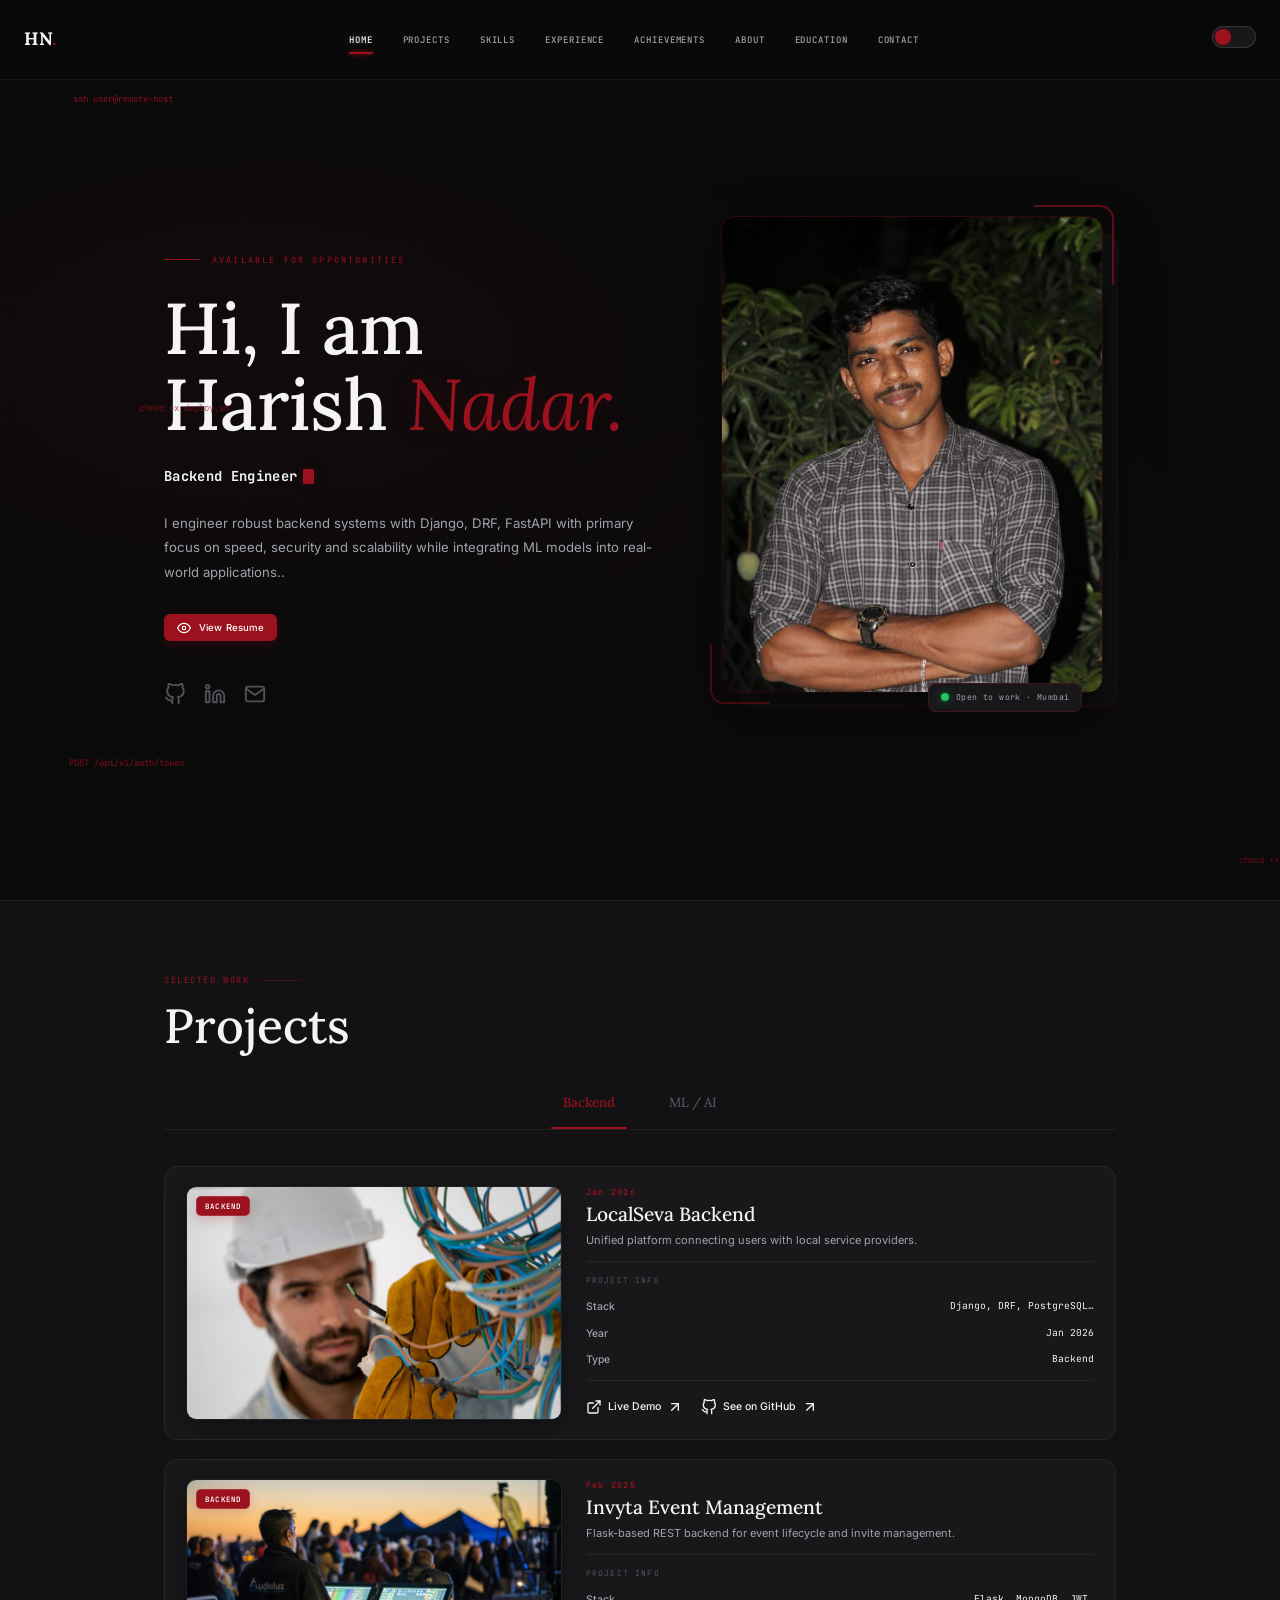
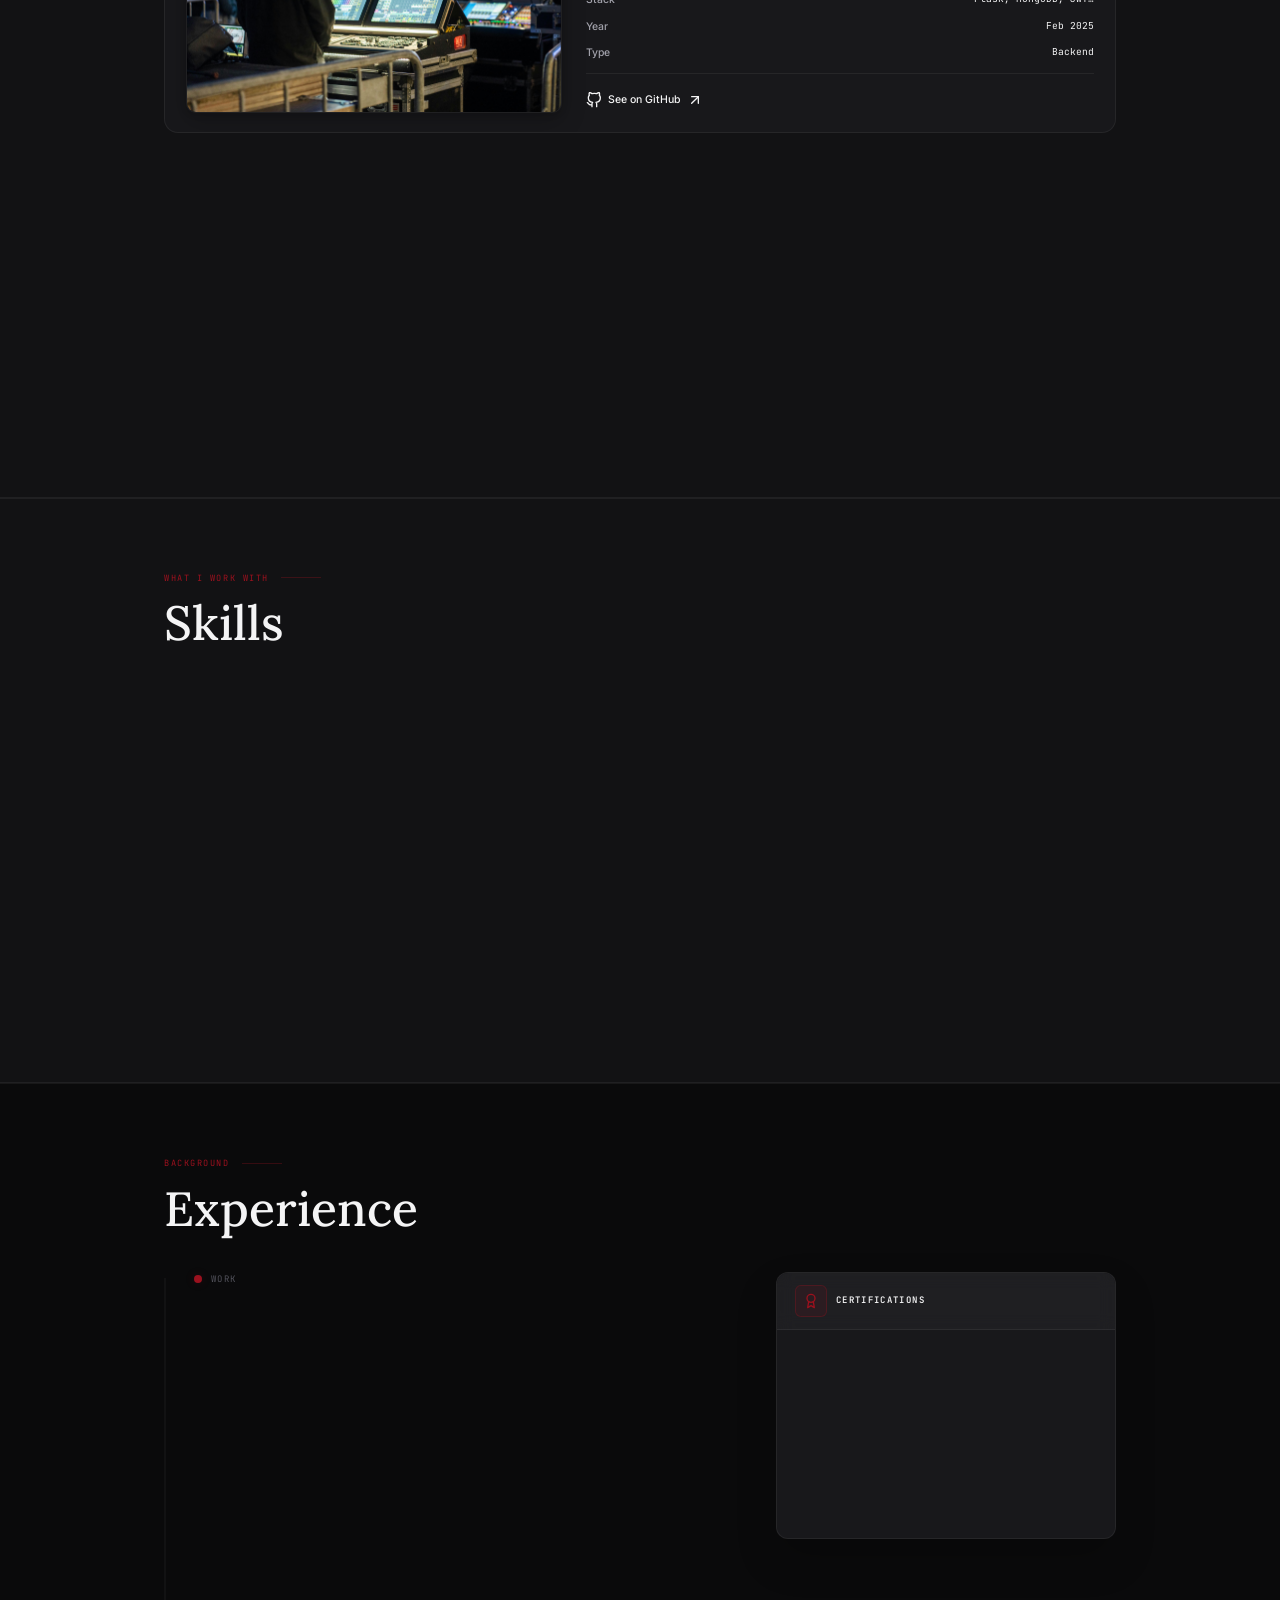
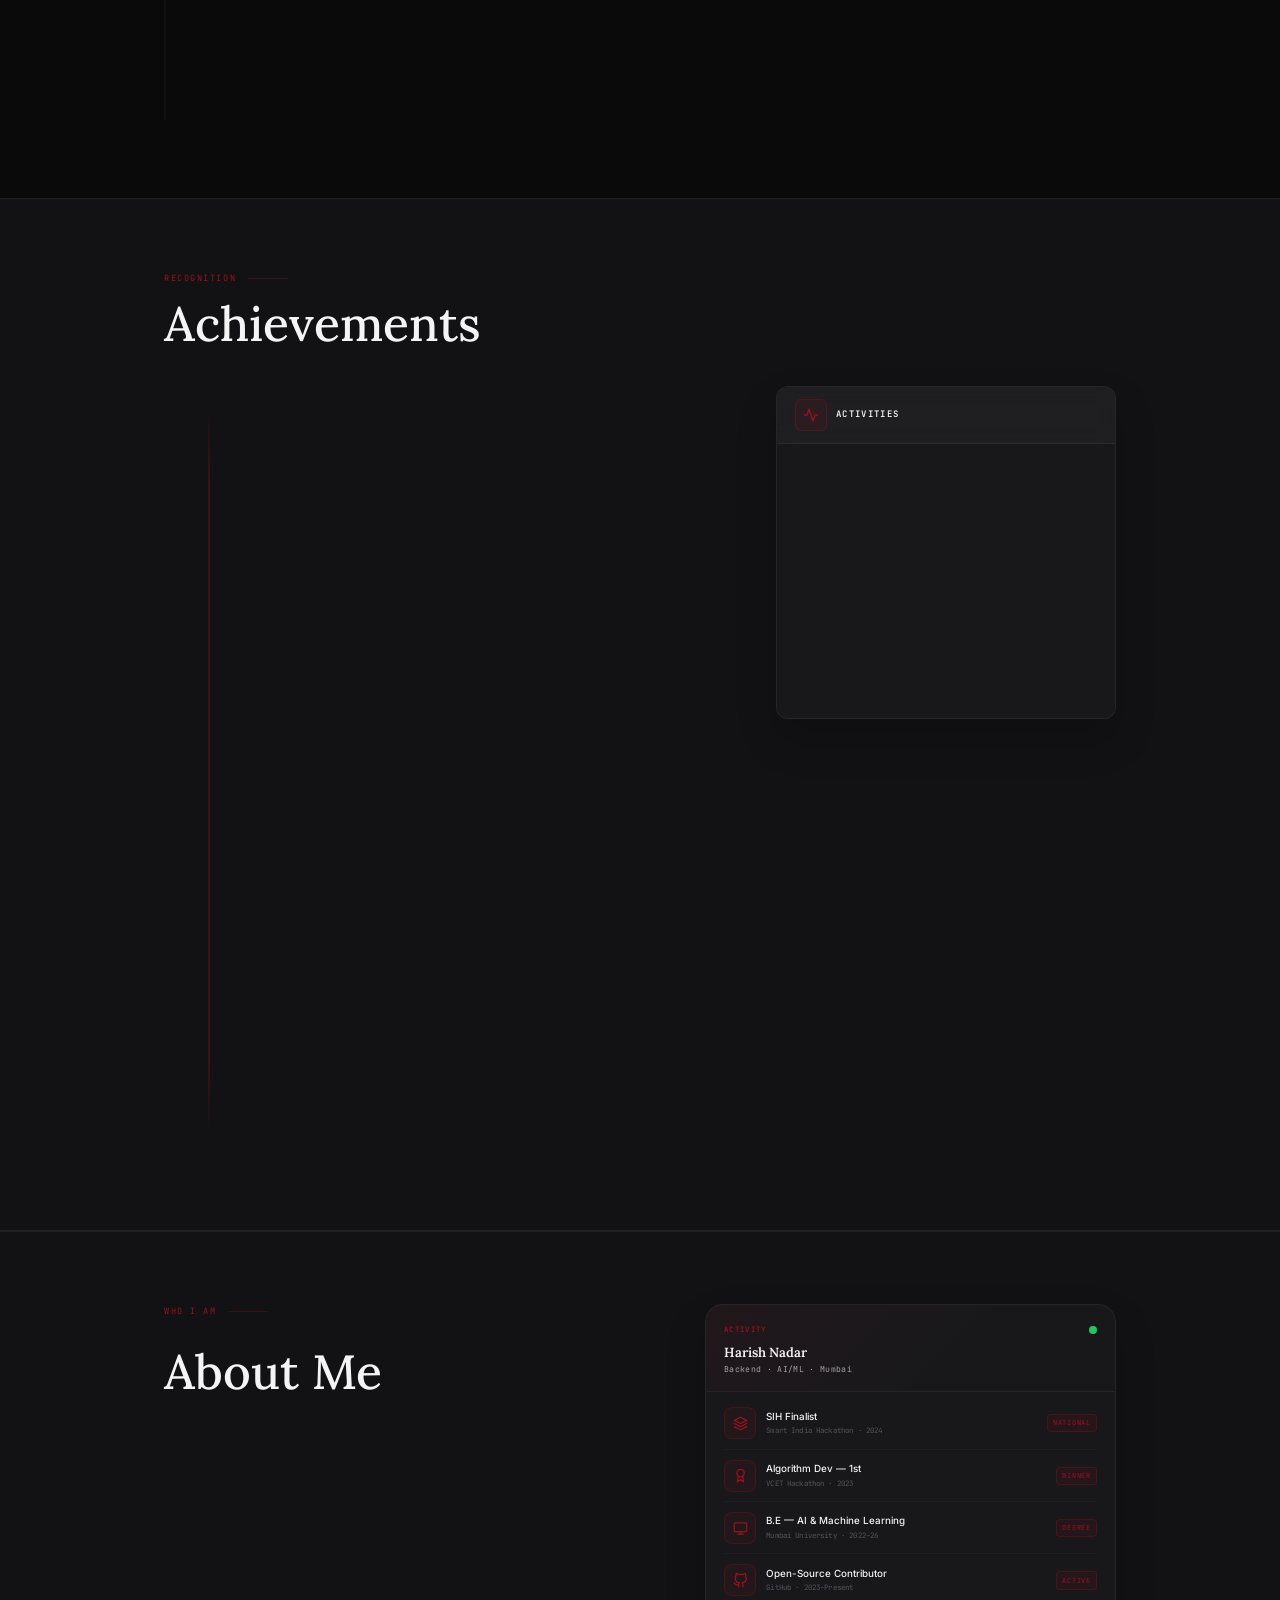
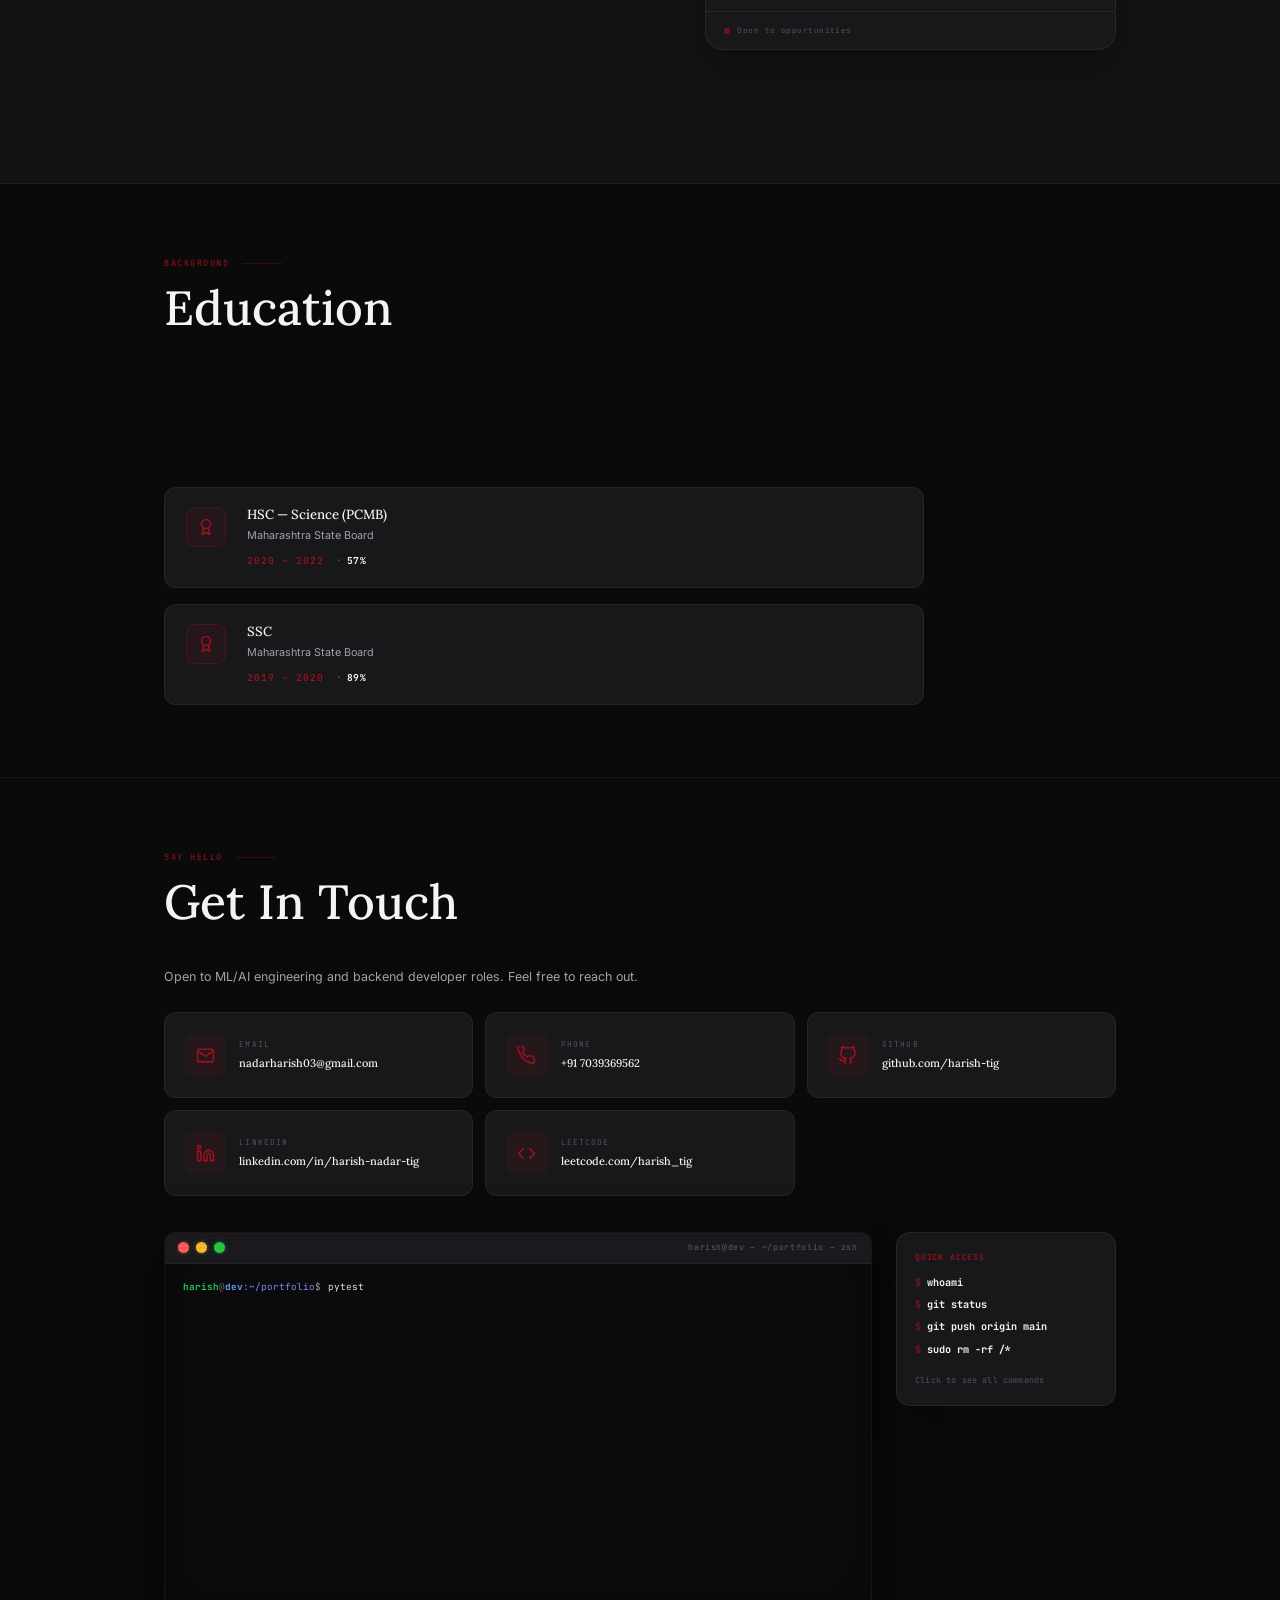
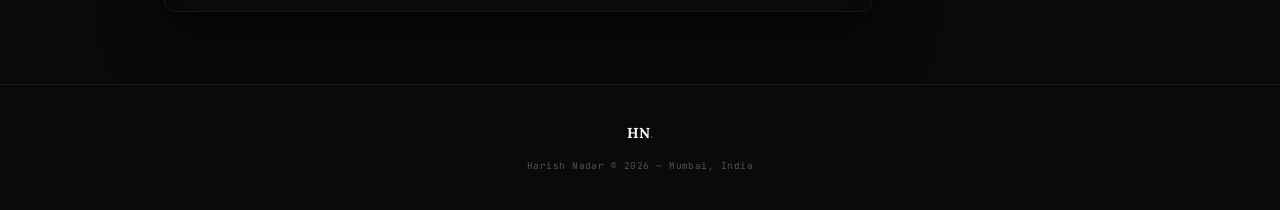
==== harish_portfolio/index.html @ c083c007 "separted code base file and version zip" ====
<!DOCTYPE html>
<html lang="en">
<head>
  <meta charset="UTF-8" />
  <meta name="viewport" content="width=device-width, initial-scale=1.0" />
  <meta name="description" content="Harish Nadar — Backend Developer & AI/ML Engineer based in Mumbai." />
  <title>Harish Nadar — Portfolio</title>

  <link rel="preconnect" href="https://fonts.googleapis.com">
  <link rel="preconnect" href="https://fonts.gstatic.com" crossorigin>
  <link href="https://fonts.googleapis.com/css2?family=Inter:wght@300;400;500;600&family=Lora:ital,wght@0,400;0,500;0,600;0,700;1,400&family=JetBrains+Mono:wght@400;500;600;700&display=swap" rel="stylesheet">

  <link rel="stylesheet" href="css/global.css" />
  <link rel="stylesheet" href="css/navbar.css" />
  <link rel="stylesheet" href="css/hero.css" />
  <link rel="stylesheet" href="css/projects.css" />
  <link rel="stylesheet" href="css/skills.css" />
  <link rel="stylesheet" href="css/experience.css" />
  <link rel="stylesheet" href="css/achievements.css" />
  <link rel="stylesheet" href="css/about.css" />

  <script src="data/hero.js"></script>
  <script src="data/about.js"></script>
  <script src="data/projects_backend.js"></script>
  <script src="data/projects_ml.js"></script>
  <script src="data/skills.js"></script>
  <script src="data/experience.js"></script>
  <script src="data/education.js"></script>   <!-- add this -->
  <script src="data/contact.js"></script>
  <script src="data/resume_backend.js"></script>
  <script src="data/resume_ml.js"></script>
</head>
<body>

  <div id="scroll-progress" aria-hidden="true"></div>

  <nav id="navbar" role="navigation" aria-label="Main navigation">
    <a class="nav-logo" href="#hero">HN<span>.</span></a>
    <ul class="nav-links" id="nav-links" role="list">
      <li><a href="#hero">Home</a></li>
      <li><a href="#projects">Projects</a></li>
      <li><a href="#skills">Skills</a></li>
      <li><a href="#experience">Experience</a></li>
      <li><a href="#achievements">Achievements</a></li>
      <li><a href="#about">About</a></li>
      <li><a href="#education">Education</a></li>
      <li><a href="#contact">Contact</a></li>
    </ul>
    <div class="nav-right">
      <button id="theme-toggle" aria-label="Toggle light/dark mode"></button>
      <button class="nav-hamburger" id="nav-hamburger" aria-label="Toggle menu" aria-expanded="false">
        <span></span><span></span><span></span>
      </button>
    </div>
  </nav>

  <section id="hero"         aria-label="Introduction"></section>
  <section id="projects"     aria-label="Projects"></section>
  <section id="skills"       aria-label="Skills"></section>
  <section id="experience"   aria-label="Experience"></section>
  <section id="achievements" aria-label="Achievements and Activities"></section>
  <section id="about"        aria-label="About"></section>
  <section id="education"    aria-label="Education"></section>
  <section id="contact"      aria-label="Contact"></section>

  <footer>
    <a class="footer-logo" href="#hero">HN<span>.</span></a>
    <p class="footer-text">Harish Nadar &copy; 2026 &mdash; Mumbai, India</p>
  </footer>

  <script src="js/theme.js"></script>
  <script src="js/navbar.js"></script>
  <script src="js/hero.js"></script>
  <script src="js/projects.js"></script>
  <script src="js/skills.js"></script>
  <script src="js/experience.js"></script>
  <script src="js/achievements.js"></script>
  <script src="js/about.js"></script>
  <script src="js/education.js"></script>
  <script src="js/contact.js"></script>

</body>
</html>
---- harish_portfolio/css/global.css ----
/* ── Global / Tokens ── */

*, *::before, *::after {
  box-sizing: border-box;
  margin: 0;
  padding: 0;
}

:root {
  /* ── Colors (Dark Mode Default) ── */
  --bg-primary:      #0a0a0b;
  --bg-secondary:    #121214;
  --bg-card:         #18181b;
  --nav-bg:          rgba(10, 10, 11, 0.85);
  --text-primary:    #f4f4f5;
  --text-muted:      #a1a1aa;
  --text-dim:        #52525b;

  /* Ruby/Crimson Accent */
  --accent:          #9b111e;
  --accent-rgb:      155, 17, 30;
  --accent-light:    rgba(155, 17, 30, 0.1);
  --accent-glow:     rgba(155, 17, 30, 0.2);
  --border:          rgba(255, 255, 255, 0.06);
  --border-hover:    rgba(255, 255, 255, 0.12);
  --border-accent:   rgba(155, 17, 30, 0.3);
  --tag-bg:          rgba(255, 255, 255, 0.05);

  /* ── Typography ── */
  --font-display:    'Lora', serif;
  --font-body:       'Inter', sans-serif;
  --font-mono:       'JetBrains Mono', monospace;

  /* ── Layout ── */
  --max-w: 1000px; /* Increased further to 1280px to fix zoom appearance */
  --pad-x: clamp(1rem, 5vw, 2rem);
  --section-spacing: clamp(3rem, 8vw, 6rem);

  /* ── Effects ── */
  --ease-premium:      cubic-bezier(0.25, 0.46, 0.45, 0.94);
  --ease-out-expo:     cubic-bezier(0.19, 1, 0.22, 1);
  --ease-in-out-quart: cubic-bezier(0.77, 0, 0.175, 1);

  --transition:        0.4s var(--ease-premium);
  --transition-smooth: 0.6s var(--ease-out-expo);
  --transition-bounce: 0.55s cubic-bezier(0.34, 1.56, 0.64, 1);
  --transition-snappy: 0.2s cubic-bezier(0.4, 0, 0.2, 1);

  --shadow-sm:      0 1px 2px 0 rgb(0 0 0 / 0.05);
  --glass-bg:       rgba(18, 18, 20, 0.7);
  --glass-border:   rgba(255, 255, 255, 0.08);
  --panel-shadow:   0 20px 50px rgba(0, 0, 0, 0.3);
  --shadow-md:      0 4px 6px -1px rgb(0 0 0 / 0.1), 0 2px 4px -2px rgb(0 0 0 / 0.1);
  --shadow-lg:      0 20px 40px rgba(0, 0, 0, 0.18);
  --shadow-lift:    0 8px 24px rgba(0, 0, 0, 0.2), 0 2px 8px rgba(0, 0, 0, 0.12);
  --shadow-premium: 0 25px 50px rgba(0, 0, 0, 0.22), 0 0 40px var(--accent-glow);
}

/* ══════════════════════════════════════════
   Light Theme — Fully redesigned palette
══════════════════════════════════════════ */
body.light {
  /* Warm off-white base — not harsh white */
  --bg-primary:    #f7f5f2;
  --bg-secondary:  #efece8;
  --bg-card:       #faf9f7;
  --nav-bg:        rgba(247, 245, 242, 0.88);

  /* High-contrast readable text */
  --text-primary:  #1a1714;
  --text-muted:    #4a4540;
  --text-dim:      #9e9790;

  /* Refined accent — deep ruby with better visibility on light bg */
  --accent:          #a01020;
  --accent-rgb:      160, 16, 32;
  --accent-light:    rgba(160, 16, 32, 0.07);
  --accent-glow:     rgba(160, 16, 32, 0.14);

  /* Subtle borders — soft, not stark */
  --border:          rgba(0, 0, 0, 0.07);
  --border-hover:    rgba(0, 0, 0, 0.13);
  --border-accent:   rgba(160, 16, 32, 0.22);
  --tag-bg:          rgba(0, 0, 0, 0.04);

  /* Elevated shadows for light mode depth */
  --shadow-sm:      0 1px 3px rgba(0,0,0,0.06), 0 1px 2px rgba(0,0,0,0.04);
  --shadow-md:      0 4px 12px rgba(0,0,0,0.08), 0 2px 4px rgba(0,0,0,0.05);
  --shadow-lg:      0 12px 28px rgba(0,0,0,0.1), 0 4px 8px rgba(0,0,0,0.06);
  --shadow-lift:    0 8px 20px rgba(0,0,0,0.1), 0 2px 6px rgba(0,0,0,0.06);
  --shadow-premium: 0 16px 40px rgba(0,0,0,0.12), 0 0 20px rgba(160,16,32,0.1);
  --glass-bg:       rgba(247, 245, 242, 0.75);
  --glass-border:   rgba(0, 0, 0, 0.08);
  --panel-shadow:   0 12px 32px rgba(0, 0, 0, 0.1);
}

/* ── Smooth scroll with high-quality feel ── */
html {
  scroll-behavior: auto !important; /* Managed by JS for speed */
  font-size: 12px !important; /* Aggressively reduced from 14px to fix the "zoomed" look */
  scroll-padding-top: 80px;
}

@media (min-width: 1400px) {
  html {
    font-size: 14px !important; 
  }
}

@media (min-width: 2000px) {
  html {
    font-size: 15px !important;
  }
}

@media (max-width: 768px) {
  html {
    font-size: 11px !important;
  }
}

/* Fix potential overflows causing mobile issues */
body {
  overflow-x: hidden !important;
  width: 100vw;
  position: relative;
}

body {
  font-family: var(--font-body);
  background: var(--bg-primary);
  color: var(--text-primary);
  line-height: 1.7;
  transition: background 0.5s var(--ease-premium), color 0.5s var(--ease-premium);
  overflow-x: hidden;
  -webkit-font-smoothing: antialiased;
  -moz-osx-font-smoothing: grayscale;
  text-rendering: optimizeLegibility;
}

/* ── Subtle Texture ── */
body::before {
  content: "";
  position: fixed;
  inset: 0;
  z-index: 0;
  pointer-events: none;
  background-image: url("data:image/svg+xml,%3Csvg viewBox='0 0 200 200' xmlns='http://www.w3.org/2000/svg'%3E%3Cfilter id='noiseFilter'%3E%3CfeTurbulence type='fractalNoise' baseFrequency='0.65' numOctaves='3' stitchTiles='stitch'/%3E%3C/filter%3E%3Crect width='100%25' height='100%25' filter='url(%23noiseFilter)'/%3E%3C/svg%3E");
  opacity: 0.015;
  mix-blend-mode: overlay;
}

body.light::before {
  opacity: 0.025;
  mix-blend-mode: multiply;
}

/* Background Tech Animations Container */
.tech-bg-animations {
  position: absolute; /* ← was: fixed (caused it to span entire page); absolute keeps it inside #hero which has position:relative */
  inset: 0;
  z-index: 2; /* ← ADJUST: must be > 1 (body > * baseline) but below navbar z-index */
  pointer-events: none;
  overflow: hidden;
  user-select: none;
}

.tech-bg-element {
  position: absolute;
  font-family: var(--font-mono);
  font-size: 0.75rem;
  color: var(--accent);
  opacity: 0;
  white-space: nowrap;
  transition: opacity 1s ease, transform 1s ease;
}

body > * { position: relative; z-index: 1; }

/* ── Keyframes ── */
@keyframes reveal {
  from { opacity: 0; transform: translateY(28px); }
  to   { opacity: 1; transform: translateY(0); }
}

@keyframes revealScale {
  from { opacity: 0; transform: translateY(20px) scale(0.97); }
  to   { opacity: 1; transform: translateY(0) scale(1); }
}

@keyframes fadeIn {
  from { opacity: 0; }
  to   { opacity: 1; }
}

@keyframes fadeUp {
  from { opacity: 0; transform: translateY(16px); }
  to   { opacity: 1; transform: translateY(0); }
}

@keyframes shimmer {
  0%   { background-position: -200% center; }
  100% { background-position: 200% center; }
}

/* ── Section base ── */
section {
  padding: var(--section-spacing) 0;
  scroll-margin-top: 80px;
}

.section-wrap {
  max-width: var(--max-w);
  margin: 0 auto;
  padding: 0 var(--pad-x);
}

.section-label {
  font-family: var(--font-mono);
  font-size: 0.72rem;
  letter-spacing: 0.18em;
  text-transform: uppercase;
  color: var(--accent);
  display: flex;
  align-items: center;
  gap: 1rem;
  margin-bottom: 1rem;
}

.section-label::after {
  content: "";
  height: 1px;
  width: 40px;
  background: var(--border-accent);
}

.section-heading {
  font-family: var(--font-display);
  font-size: clamp(2.5rem, 5vw, 4rem);
  font-weight: 500;
  line-height: 1.1;
  color: var(--text-primary);
  margin-bottom: 3rem;
}

/* ── Buttons ── */
.btn-primary {
  display: inline-flex;
  align-items: center;
  gap: 0.75rem;
  padding: 0.875rem 2rem;
  background: var(--accent);
  color: #fff;
  font-family: var(--font-body);
  font-size: 0.9rem;
  font-weight: 500;
  text-decoration: none;
  border-radius: 6px;
  border: none;
  cursor: pointer;
  transition: all var(--transition-smooth);
  box-shadow: 0 4px 12px var(--accent-glow), 0 1px 3px rgba(0,0,0,0.2);
  position: relative;
  overflow: hidden;
  will-change: transform, box-shadow;
  letter-spacing: 0.01em;
}

.btn-primary::after {
  content: "";
  position: absolute;
  inset: 0;
  background: linear-gradient(120deg, transparent 30%, rgba(255,255,255,0.12) 50%, transparent 70%);
  background-size: 200% 100%;
  opacity: 0;
  transition: opacity 0.3s;
}

.btn-primary:hover {
  transform: translateY(-4px) scale(1.015);
  box-shadow: 0 16px 36px var(--accent-glow), 0 4px 12px rgba(0,0,0,0.15);
  filter: brightness(1.08);
}

.btn-primary:hover::after {
  opacity: 1;
  animation: shimmer 0.7s linear;
}

.btn-primary:active {
  transform: translateY(-1px) scale(0.97);
  transition: all var(--transition-snappy);
}

.btn-outline {
  display: inline-flex;
  align-items: center;
  gap: 0.75rem;
  padding: 0.875rem 2rem;
  background: transparent;
  color: var(--text-primary);
  font-family: var(--font-body);
  font-size: 0.9rem;
  font-weight: 500;
  text-decoration: none;
  border-radius: 6px;
  border: 1px solid var(--border-hover);
  cursor: pointer;
  transition: all var(--transition-smooth);
  will-change: transform, box-shadow, border-color;
  letter-spacing: 0.01em;
}

body.light .btn-outline {
  box-shadow: var(--shadow-sm);
}

.btn-outline:hover {
  border-color: var(--accent);
  color: var(--accent);
  background: var(--accent-light);
  transform: translateY(-4px) scale(1.015);
  box-shadow: 0 12px 28px var(--accent-glow);
}

.btn-outline:active {
  transform: translateY(-1px) scale(0.97);
  transition: all var(--transition-snappy);
}

/* ── Tag ── */
.tag {
    font-family: var(--font-mono);
    font-size: 0.85rem;          /* increased from 0.7 */
    padding: 0.5rem 1.1rem;      /* more breathing space */
    border-radius: 100px;
    background: var(--tag-bg);
    color: var(--text-muted);
    border: 1px solid var(--border);
    transition: all var(--transition-smooth);
    will-change: transform, box-shadow, border-color;
}

body.light .tag {
  box-shadow: 0 1px 3px rgba(0,0,0,0.05);
}

.tag:hover {
  border-color: var(--accent);
  color: var(--accent);
  background: var(--accent-light);
  transform: scale(1.08) translateY(-2px);
  box-shadow: 0 6px 14px var(--accent-glow);
}

/* ── Scrollbar ── */
::-webkit-scrollbar { width: 4px; }
::-webkit-scrollbar-track { background: transparent; }
::-webkit-scrollbar-thumb { background: var(--border-hover); border-radius: 10px; }
::-webkit-scrollbar-thumb:hover { background: var(--accent); }

/* ── Scroll Progress Bar ── */
#scroll-progress {
  position: fixed;
  top: 0;
  left: 0;
  height: 2px;
  background: linear-gradient(90deg, var(--accent), rgba(var(--accent-rgb), 0.4));
  width: 0%;
  z-index: 9999;
  transition: width 0.1s linear;
  box-shadow: 0 0 8px var(--accent-glow);
}

/* ── Reveal Animations ── */
.reveal {
  opacity: 0;
  transform: translateY(30px);
  transition: opacity 0.85s var(--ease-out-expo),
              transform 0.85s var(--ease-out-expo);
  will-change: opacity, transform;
}

.reveal.active {
  opacity: 1;
  transform: translateY(0);
}

.reveal-scale {
  opacity: 0;
  transform: translateY(20px) scale(0.97);
  transition: opacity 0.85s var(--ease-out-expo),
              transform 0.85s var(--ease-out-expo);
  will-change: opacity, transform;
}

.reveal-scale.active {
  opacity: 1;
  transform: translateY(0) scale(1);
}

/* Stagger delays */
.reveal:nth-child(1), .reveal-scale:nth-child(1) { transition-delay: 0.05s; }
.reveal:nth-child(2), .reveal-scale:nth-child(2) { transition-delay: 0.15s; }
.reveal:nth-child(3), .reveal-scale:nth-child(3) { transition-delay: 0.25s; }
.reveal:nth-child(4), .reveal-scale:nth-child(4) { transition-delay: 0.35s; }
.reveal:nth-child(5), .reveal-scale:nth-child(5) { transition-delay: 0.45s; }
.reveal:nth-child(6), .reveal-scale:nth-child(6) { transition-delay: 0.55s; }
---- harish_portfolio/css/navbar.css ----
/* ── Navbar ── */
#navbar {
  position: fixed;
  top: 0;
  left: 0;
  width: 100%;
  height: 80px;
  z-index: 1000;
  display: flex;
  align-items: center;
  justify-content: space-between;
  padding: 0 var(--pad-x);
  background: var(--nav-bg);
  backdrop-filter: blur(14px);
  -webkit-backdrop-filter: blur(14px);
  border-bottom: 1px solid var(--border);
  transition: height var(--transition-smooth), box-shadow var(--transition-smooth);
}

#navbar.scrolled {
  height: 64px;
  box-shadow: 0 4px 30px rgba(0, 0, 0, 0.2);
  border-bottom: 1px solid var(--border-accent);
}

/* Scroll progress indicator */
#scroll-progress {
  position: fixed;
  top: 0;
  left: 0;
  height: 2px;
  width: 0%;
  background: var(--accent);
  z-index: 1001;
  transition: width 0.1s linear;
  box-shadow: 0 0 15px var(--accent-glow), 0 0 5px var(--accent);
  will-change: width, height;
}

/* Vertical mode — HARD override to prevent width bleed bug */
body.vnav-active #scroll-progress {
  top: 0;
  left: 62px;
  width: 2px !important;   /* critical fix */
  height: 0%;
  transition: height 0.1s linear;
}

.nav-logo {
  font-family: var(--font-display);
  font-size: 1.5rem;
  font-weight: 700;
  color: var(--text-primary);
  text-decoration: none;
  letter-spacing: -0.02em;
  transition: all var(--transition-smooth);
}

.nav-logo:hover {
  color: var(--accent);
  text-shadow: 0 0 10px var(--accent-glow);
}

.nav-logo span {
  color: var(--accent);
}

.nav-links {
  display: flex;
  gap: 2.5rem;
  list-style: none;
}

.nav-links a {
  font-family: var(--font-mono); /* Using mono for a more tech feel */
  font-size: 0.75rem;
  font-weight: 500;
  color: var(--text-muted);
  text-decoration: none;
  text-transform: uppercase;
  letter-spacing: 0.1em;
  transition: all var(--transition-smooth);
  position: relative;
  padding: 0.5rem 0;
  will-change: color, text-shadow;
}

.nav-links a:hover,
.nav-links a.active {
  color: var(--text-primary);
  text-shadow: 0 0 8px rgba(255, 255, 255, 0.3);
}

/* Scroll-based active indicator (checkpoint glow) */
.nav-links a::after {
  content: "";
  position: absolute;
  bottom: -2px;
  left: 50%;
  width: 0;
  height: 2px;
  background: var(--accent);
  border-radius: 1px;
  transition: width 0.4s var(--ease-out-expo), left 0.4s var(--ease-out-expo);
  box-shadow: 0 0 10px var(--accent-glow), 0 0 4px var(--accent);
  will-change: width, left;
}

.nav-links a.active::after {
  width: 100%;
  left: 0;
}

/* Theme toggle */
#theme-toggle {
  width: 44px;
  height: 22px;
  border-radius: 100px;
  background: var(--bg-card);
  border: 1px solid var(--border-hover);
  position: relative;
  cursor: pointer;
  transition: all var(--transition-smooth);
  flex-shrink: 0;
  will-change: box-shadow, border-color;
}

#theme-toggle:hover {
  border-color: var(--accent);
  box-shadow: 0 0 15px var(--accent-glow);
}

#theme-toggle::after {
  content: "";
  position: absolute;
  top: 2px;
  left: 2px;
  width: 16px;
  height: 16px;
  border-radius: 50%;
  background: var(--accent);
  transition: transform 0.4s var(--ease-out-expo);
  will-change: transform;
  box-shadow: 0 0 8px var(--accent-glow);
}

body.light #theme-toggle::after {
  transform: translateX(22px);
}

/* Mobile Hamburger */
.nav-hamburger {
  display: none;
  flex-direction: column;
  gap: 6px;
  background: none;
  border: none;
  cursor: pointer;
  padding: 5px;
  z-index: 1002;
}

.nav-hamburger span {
  display: block;
  width: 22px;
  height: 1.5px;
  background: var(--text-primary);
  transition: all var(--transition-smooth);
  border-radius: 2px;
}

.nav-hamburger.open span:nth-child(1) {
  transform: translateY(7.5px) rotate(45deg);
}

.nav-hamburger.open span:nth-child(2) {
  opacity: 0;
}

.nav-hamburger.open span:nth-child(3) {
  transform: translateY(-7.5px) rotate(-45deg);
}

@media (max-width: 900px) {
  .nav-hamburger { display: flex; }
  
  .nav-links {
    position: fixed;
    top: 0;
    right: -100%;
    width: 100%;
    height: 100vh;
    background: var(--bg-primary);
    flex-direction: column;
    align-items: center;
    justify-content: center;
    gap: 1.5rem; /* Reduced gap for mobile */
    transition: right 0.3s var(--ease-out-expo);
    box-shadow: -10px 0 30px rgba(0,0,0,0.3);
    border-left: 1px solid var(--border-accent);
    overflow-y: auto;
    padding: 2rem;
  }
  
  .nav-links.open {
    right: 0;
  }
  
  .nav-links a {
    font-size: 1.5rem; /* Increased size for mobile menu */
    letter-spacing: 0.15em;
  }
}

/* ══════════════════════════════════════════════════════════════════════════
   Vertical Sidebar Navbar  (#vnav)
   Rendered only when USE_VERTICAL_NAV = true in js/navbar.js.
   The horizontal #navbar is hidden via JS (display:none) in that mode.
   These rules have zero effect when USE_VERTICAL_NAV = false because
   #vnav is never inserted into the DOM.
══════════════════════════════════════════════════════════════════════════ */

/* Shift page content right when sidebar is active */
body.vnav-active {
  padding-left: 64px;
}

#vnav {
  position: fixed;
  top: 0;
  left: 0;
  width: 64px;
  height: 100vh;
  z-index: 1000;
  display: flex;
  flex-direction: column;
  align-items: center;
  background: var(--nav-bg);
  backdrop-filter: blur(14px);
  -webkit-backdrop-filter: blur(14px);
  border-right: 1px solid var(--border);
  padding: 1.5rem 0;
  gap: 0;
  /* Prevent it from creating a scrollbar on body */
  overflow: visible;
}

/* Logo */
.vnav-logo {
  font-family: var(--font-display);
  font-size: 1rem;
  font-weight: 700;
  color: var(--text-primary);
  text-decoration: none;
  letter-spacing: -0.02em;
  transition: color var(--transition-smooth);
  flex-shrink: 0;
  line-height: 1;
  margin-bottom: 2rem;
}

.vnav-logo span { color: var(--accent); }

.vnav-logo:hover { color: var(--accent); }

/* Centre column of nav items */
.vnav-items {
  display: flex;
  border-top: 0.1rem solid var(--accent);
  border-bottom: 0.1rem solid var(--accent);
  flex-direction: column;
  align-items: center;
  gap: 0.25rem;
  flex: 1;
  justify-content: center;
}

/* Shared: each clickable row */
.vnav-item {
  position: relative;
  display: flex;
  align-items: center;
  justify-content: center;
  width: 42px;
  height: 42px;
  border-radius: 10px;
  text-decoration: none;
  color: var(--text-muted);
  background: transparent;
  border: 1px solid transparent;
  cursor: pointer;
  transition:
    color       var(--transition-snappy),
    background  var(--transition-snappy),
    border-color var(--transition-snappy),
    transform   var(--transition-snappy);
  will-change: transform, color;
  /* button reset */
  font: inherit;
  padding: 0;
}

.vnav-item:hover {
  color: var(--text-primary);
  background: var(--accent-light);
  border-color: var(--border-accent);
  transform: scale(1.08);
}

.vnav-item.active {
  color: var(--accent);
  background: var(--accent-light);
  border-color: var(--border-accent);
}

/* Active left-edge indicator bar */
.vnav-item.active::before {
  content: "";
  position: absolute;
  left: -12px;   /* sits against the sidebar edge */
  top: 50%;
  transform: translateY(-50%);
  width: 3px;
  height: 60%;
  border-radius: 0 2px 2px 0;
  background: var(--accent);
  box-shadow: 0 0 8px var(--accent-glow);
}

/* Icon */
.vnav-icon {
  display: flex;
  align-items: center;
  justify-content: center;
  pointer-events: none;
}

.vnav-icon svg {
  width: 17px;
  height: 17px;
  flex-shrink: 0;
}

/* Tooltip (appears to the right on hover) */
.vnav-tooltip {
  position: absolute;
  left: calc(100% + 12px);
  top: 50%;
  transform: translateY(-50%) translateX(-4px);
  background: var(--bg-card);
  color: var(--text-primary);
  font-family: var(--font-mono);
  font-size: 0.68rem;
  letter-spacing: 0.06em;
  text-transform: uppercase;
  white-space: nowrap;
  padding: 0.35rem 0.75rem;
  border-radius: 6px;
  border: 1px solid var(--border-hover);
  box-shadow: var(--shadow-md);
  opacity: 0;
  pointer-events: none;
  transition:
    opacity    0.18s var(--ease-out-expo),
    transform  0.18s var(--ease-out-expo);
  z-index: 1100;
}

.vnav-item:hover .vnav-tooltip {
  opacity: 1;
  transform: translateY(-50%) translateX(0);
}

/* Bottom slot: theme toggle */
.vnav-bottom {
  display: flex;
  flex-direction: column;
  align-items: center;
  gap: 0.25rem;
  margin-top: 1.5rem;
}

/* Light mode tint */
body.light #vnav {
  border-right-color: var(--border);
  box-shadow: 2px 0 12px rgba(0,0,0,0.06);
}

/* ── Responsive: hide vertical sidebar on small screens ─────────────────── */
@media (max-width: 768px) {
  body.vnav-active { padding-left: 0; }
  #vnav { display: none; }
}
---- harish_portfolio/css/hero.css ----
/* ── Hero ── */
#hero {
  min-height: 100vh;
  display: flex;
  align-items: center;
  padding-top: 80px;
  position: relative;
  overflow: hidden;
  /* Balanced gradient — no heavy dark bias */
  background:
    radial-gradient(ellipse 80% 60% at 20% 40%, rgba(var(--accent-rgb), 0.055) 0%, transparent 65%),
    radial-gradient(ellipse 70% 50% at 75% 70%, rgba(var(--accent-rgb), 0.03) 0%, transparent 60%),
    var(--bg-primary);
}

body.light #hero {
  background:
    radial-gradient(ellipse 80% 60% at 20% 40%, rgba(var(--accent-rgb), 0.06) 0%, transparent 65%),
    radial-gradient(ellipse 60% 45% at 80% 65%, rgba(var(--accent-rgb), 0.03) 0%, transparent 55%),
    var(--bg-primary);
}

#hero::before {
  content: "";
  position: absolute;
  inset: 0;
  background-image:
    linear-gradient(90deg, var(--border) 1px, transparent 1px),
    linear-gradient(var(--border) 1px, transparent 1px);
  background-size: 60px 60px;
  opacity: 0.12;
  pointer-events: none;
  z-index: 0;
  animation: gridShift 40s linear infinite;
}

body.light #hero::before {
  opacity: 0.09;
}

@keyframes gridShift {
  0%   { transform: translateY(0); }
  100% { transform: translateY(60px); }
}

/* ── Ambient Backend Log Background ── */
.hero-logs {
  position: absolute;
  right: 0;
  top: 0;
  bottom: 0;
  width: 45%;
  display: flex;
  flex-direction: column;
  justify-content: flex-start;
  padding-top: 100px;
  gap: 0;
  pointer-events: none;
  z-index: 0;
  overflow: hidden;
  mask-image: linear-gradient(
    to bottom,
    transparent 0%,
    rgba(0,0,0,1) 20%,
    rgba(0,0,0,1) 80%,
    transparent 100%
  );
}

.hero-logs .log-stream {
  display: flex;
  flex-direction: column;
  gap: 0;
  animation: logScroll 40s linear infinite;
  will-change: transform;
}

@keyframes logScroll {
  0%   { transform: translateY(0); }
  100% { transform: translateY(-50%); }
}

.hero-logs .log-line {
  font-family: var(--font-mono);
  font-size: 0.7rem;
  line-height: 2;
  padding: 0 3rem;
  white-space: nowrap;
  opacity: 0.03;
  color: var(--accent);
  letter-spacing: 0.02em;
}

.hero-logs .log-line.log-ok    { color: var(--accent); opacity: 0.05; }
.hero-logs .log-line.log-warn  { color: #f59e0b; opacity: 0.035; }
.hero-logs .log-line.log-error { color: #ef4444; opacity: 0.03; }

body.light .hero-logs .log-line       { opacity: 0.05; }
body.light .hero-logs .log-line.log-ok { opacity: 0.07; }

/* ── Hero Wrap ── */
.hero-wrap {
  max-width: var(--max-w);
  margin: 0 auto;
  padding: 0 var(--pad-x);
  width: 100%;
  display: grid;
  grid-template-columns: 1.1fr 0.9fr;
  gap: 4rem;
  align-items: center;
  position: relative;
  z-index: 1;
}

@media (max-width: 900px) {
  .hero-wrap {
    grid-template-columns: 1fr;
    gap: 3rem;
    padding-top: 40px;
    text-align: center;
  }
  .hero-left {
    align-items: center;
    margin-top: 0;
  }
  .hero-label, .hero-role-wrap {
    justify-content: center;
  }
  .hero-tagline {
    margin: 0 auto;
  }
  .hero-actions {
    justify-content: center;
  }
  .hero-social {
    justify-content: center;
  }
  .hero-logs {
    display: none;
  }
}

.hero-left {
  display: flex;
  margin-top: 50px;
  flex-direction: column;
  gap: 1.75rem;
  z-index: 2;
}

.hero-label {
  font-family: var(--font-mono);
  font-size: 0.72rem;
  letter-spacing: 0.25em;
  text-transform: uppercase;
  color: var(--accent);
  display: flex;
  align-items: center;
  gap: 1rem;
  opacity: 0;
  animation: heroReveal 1s var(--ease-out-expo) forwards;
}

@keyframes heroReveal {
  from { opacity: 0; transform: translateY(30px); }
  to   { opacity: 1; transform: translateY(0); }
}

.hero-label::before {
  content: "";
  width: 36px;
  height: 1px;
  background: var(--accent);
}

.hero-heading {
  font-family: var(--font-display);
  font-size: clamp(3.5rem, 8vw, 6rem);
  font-weight: 500;
  line-height: 1.05;
  color: var(--text-primary);
  margin: 0.25rem 0;
  opacity: 0;
  animation: heroReveal 1s var(--ease-out-expo) 0.1s forwards;
}

.hero-heading em {
  font-style: italic;
  font-weight: 400;
  color: var(--accent);
  text-shadow: 0 0 24px var(--accent-glow);
}

/* ── Typing Role Line — bold, high contrast, clearly visible ── */
.hero-role-wrap {
  height: 2.2rem;
  display: flex;
  align-items: center;
  gap: 0;
  opacity: 0;
  animation: heroReveal 1s var(--ease-out-expo) 0.2s forwards;
  margin-top: -0.25rem;
}

.hero-role-text {
  font-family: var(--font-mono);
  font-size: 1.15rem;
  font-weight: 700;
  color: var(--text-primary);
  letter-spacing: 0.025em;
  text-shadow: 0 1px 3px rgba(0,0,0,0.15);
}

body.light .hero-role-text {
  color: var(--text-primary);
  text-shadow: none;
}

.hero-cursor {
  display: inline-block;
  width: 11px;
  height: 1.25em;
  background: var(--accent);
  margin-left: 5px;
  vertical-align: middle;
  animation: t-blink 0.85s step-end infinite;
  box-shadow: 0 0 12px var(--accent-glow);
  border-radius: 1px;
}

@keyframes t-blink {
  from, to { opacity: 1; }
  50%       { opacity: 0; }
}

.hero-tagline {
  font-size: 1.1rem;
  line-height: 1.85;
  color: var(--text-muted);
  max-width: 520px;
  opacity: 0;
  animation: heroReveal 1s var(--ease-out-expo) 0.3s forwards;
}

.hero-actions {
  display: flex;
  gap: 1.25rem;
  margin-top: 0.75rem;
  flex-wrap: wrap;
  opacity: 0;
  animation: heroReveal 1s var(--ease-out-expo) 0.4s forwards;
}

/* ── View Resume button: smaller, single-line ── */
#view-resume-btn {
  padding: 0.55rem 1.1rem;  /* ← ADJUST: vertical then horizontal padding */
  font-size: 0.8rem;         /* ← ADJUST: label text size */
  gap: 0.4rem;               /* ← ADJUST: space between icon and label */
  white-space: nowrap;       /* keeps "View Resume" on one line always */
}
#view-resume-btn svg {
  width: 14px;               /* ← ADJUST: icon size */
  height: 14px;
  flex-shrink: 0;
}

.hero-social {
  display: flex;
  align-items: center;
  gap: 1.5rem;
  margin-top: 1.75rem;
  opacity: 0;
  animation: heroReveal 1s var(--ease-out-expo) 0.5s forwards;
}

.hero-social a {
  color: var(--text-dim);
  transition: all var(--transition-smooth);
  display: flex;
  align-items: center;
  justify-content: center;
}

.hero-social a:hover {
  color: var(--accent);
  transform: translateY(-5px) scale(1.12);
  filter: drop-shadow(0 0 8px var(--accent-glow));
}

.hero-social svg {
  width: 22px;
  height: 22px;
}

/* ── Hero Right - Photo (Modern layered card layout) ── */
.hero-right {
  position: relative;
  display: flex;
  justify-content: center;
  align-items: center;
  opacity: 0;
  animation: fadeIn 1.5s var(--ease-out-expo) 0.6s forwards;
  /* smooth scroll parallax handled via JS — needs will-change */
  will-change: transform;
}

/* Outer container with layered feel */
.hero-photo-wrap {
  position: relative;
  width: 100%;
  max-width: 380px;
  z-index: 1;
  /* Use aspect-ratio for frame proportions */
}

/* Decorative background card (layer 1) */
.hero-photo-wrap::before {
  content: "";
  position: absolute;
  top: 16px;
  left: 16px;
  right: -16px;
  bottom: -16px;
  background: var(--bg-card);
  border: 1px solid var(--border-accent);
  border-radius: 16px;
  z-index: -2;
  transition: all 0.8s var(--ease-out-expo);
  opacity: 0.5;
}

body.light .hero-photo-wrap::before {
  box-shadow: var(--shadow-lg);
  opacity: 0.8;
}

/* Accent line decoration (layer 2) */
.hero-photo-wrap::after {
  content: "";
  position: absolute;
  top: -12px;
  right: -12px;
  width: 80px;
  height: 80px;
  border-top: 2px solid var(--accent);
  border-right: 2px solid var(--accent);
  border-radius: 0 14px 0 0;
  z-index: 2;
  transition: all 0.8s var(--ease-out-expo);
  opacity: 0.6;
}

.hero-photo-wrap:hover::before {
  top: 12px;
  left: 12px;
  right: -12px;
  bottom: -12px;
  opacity: 0.7;
}

.hero-photo-wrap:hover::after {
  opacity: 1;
  top: -8px;
  right: -8px;
}

/* Bottom-left accent corner */
.hero-photo-accent-corner {
  position: absolute;
  bottom: -12px;
  left: -12px;
  width: 60px;
  height: 60px;
  border-bottom: 2px solid rgba(var(--accent-rgb), 0.4);
  border-left: 2px solid rgba(var(--accent-rgb), 0.4);
  border-radius: 0 0 0 14px;
  z-index: 2;
  transition: all 0.8s var(--ease-out-expo);
}

.hero-photo-wrap:hover .hero-photo-accent-corner {
  opacity: 0.8;
  bottom: -8px;
  left: -8px;
}

/* Status badge */
.hero-status-badge {
  position: absolute;
  bottom: -20px;
  right: 20px;
  background: var(--bg-card);
  border: 1px solid var(--border-accent);
  border-radius: 8px;
  padding: 0.55rem 1rem;
  display: flex;
  align-items: center;
  gap: 0.6rem;
  z-index: 5;
  box-shadow: 0 8px 24px rgba(0,0,0,0.2);
  transition: all var(--transition-smooth);
}

body.light .hero-status-badge {
  box-shadow: var(--shadow-md);
  background: var(--bg-primary);
}

.hero-status-badge:hover {
  transform: translateY(-3px);
  box-shadow: 0 12px 30px rgba(0,0,0,0.25);
}

.hero-status-dot {
  width: 8px;
  height: 8px;
  border-radius: 50%;
  background: #22c55e;
  box-shadow: 0 0 8px rgba(34,197,94,0.5);
  animation: statusPulse 2.5s ease-in-out infinite;
  flex-shrink: 0;
}

@keyframes statusPulse {
  0%, 100% { box-shadow: 0 0 6px rgba(34,197,94,0.4); }
  50%       { box-shadow: 0 0 14px rgba(34,197,94,0.7); }
}

.hero-status-text {
  font-family: var(--font-mono);
  font-size: 0.68rem;
  color: var(--text-muted);
  letter-spacing: 0.05em;
  white-space: nowrap;
}

/* Main photo frame */
.hero-photo-frame {
  width: 100%;
  aspect-ratio: 4 / 5;
  border-radius: 14px;
  overflow: hidden;
  box-shadow:
    0 24px 60px rgba(0,0,0,0.45),
    0 8px 20px rgba(0,0,0,0.25),
    0 0 0 1px var(--border-accent);
  position: relative;
  transition: all 0.8s var(--ease-out-expo);
}

body.light .hero-photo-frame {
  box-shadow:
    0 16px 40px rgba(0,0,0,0.14),
    0 4px 12px rgba(0,0,0,0.08),
    0 0 0 1px var(--border-accent);
}

.hero-photo-frame::after {
  content: "";
  position: absolute;
  inset: 0;
  background: linear-gradient(
    160deg,
    transparent 50%,
    rgba(var(--accent-rgb), 0.08) 100%
  );
  pointer-events: none;
  z-index: 1;
  transition: opacity 0.6s;
  opacity: 0;
}

.hero-photo-wrap:hover .hero-photo-frame {
  box-shadow:
    0 32px 80px rgba(0,0,0,0.55),
    0 12px 30px rgba(0,0,0,0.3),
    0 0 0 1px var(--accent);
}

.hero-photo-wrap:hover .hero-photo-frame::after {
  opacity: 1;
}

.hero-photo-frame img {
  width: 100%;
  height: 100%;
  object-fit: cover;
  transition: transform 1.2s var(--ease-out-expo), filter 0.8s;
  filter: grayscale(0.15) contrast(1.02);
  display: block;
}

.hero-photo-wrap:hover .hero-photo-frame img {
  transform: scale(1.04);
  filter: grayscale(0) contrast(1.04);
}

.hero-location { display: none; }

/* ── Resume Select Modal ── */
.resume-select-body {
  display: flex;
  flex-direction: column;
  gap: 1rem;
  padding: 2rem;
}

.resume-type-btn {
  display: flex;
  align-items: center;
  justify-content: space-between;
  padding: 1.25rem 1.75rem;
  background: var(--bg-secondary);
  border: 1px solid var(--border);
  border-radius: 10px;
  cursor: pointer;
  transition: all var(--transition-smooth);
  text-align: left;
  width: 100%;
  font-family: var(--font-body);
}

body.light .resume-type-btn {
  box-shadow: var(--shadow-sm);
}

.resume-type-btn:hover {
  border-color: var(--accent);
  background: var(--accent-light);
  transform: translateX(6px);
  box-shadow: 0 10px 25px var(--accent-glow);
}

.resume-type-label {
  display: flex;
  flex-direction: column;
  gap: 0.3rem;
}

.resume-type-title {
  font-size: 1.05rem;
  font-weight: 600;
  color: var(--text-primary);
  transition: color var(--transition);
}

.resume-type-btn:hover .resume-type-title { color: var(--accent); }

.resume-type-sub {
  font-family: var(--font-mono);
  font-size: 0.72rem;
  color: var(--text-dim);
  letter-spacing: 0.05em;
}

.resume-type-arrow {
  color: var(--text-dim);
  font-size: 1.2rem;
  transition: all var(--transition-smooth);
}

.resume-type-btn:hover .resume-type-arrow {
  color: var(--accent);
  transform: translateX(5px);
}

/* ── Download option row ── */
.resume-download-row {
  display: flex;
  gap: 0.75rem;
  padding: 0 2rem 2rem;
}

.resume-download-btn {
  flex: 1;
  display: flex;
  align-items: center;
  justify-content: center;
  gap: 0.5rem;
  padding: 0.65rem 1rem;
  background: transparent;
  border: 1px solid var(--border-hover);
  border-radius: 8px;
  font-family: var(--font-mono);
  font-size: 0.72rem;
  color: var(--text-muted);
  cursor: pointer;
  text-decoration: none;
  transition: all var(--transition-smooth);
  letter-spacing: 0.05em;
  text-transform: uppercase;
}

.resume-download-btn:hover {
  border-color: var(--accent);
  color: var(--accent);
  background: var(--accent-light);
}

.resume-download-btn svg {
  width: 14px;
  height: 14px;
}

/* ── Resume View Modal ── */
#resume-view-modal { align-items: flex-start; }
#resume-view-modal .modal {
  max-width: 840px;
  max-height: calc(100vh - 112px);
}

.resume-doc {
  padding: 3rem;
  display: flex;
  flex-direction: column;
  gap: 0;
}

.resume-header {
  margin-bottom: 2.5rem;
  padding-bottom: 2rem;
  border-bottom: 1px solid var(--border);
}

.resume-name {
  font-family: var(--font-display);
  font-size: 2.5rem;
  font-weight: 600;
  color: var(--text-primary);
  line-height: 1.1;
  margin-bottom: 0.5rem;
}

.resume-title-line {
  font-family: var(--font-mono);
  font-size: 0.85rem;
  color: var(--accent);
  letter-spacing: 0.15em;
  text-transform: uppercase;
  margin-bottom: 1.5rem;
  font-weight: 600;
}

.resume-contact-row {
  display: flex;
  flex-wrap: wrap;
  gap: 0.75rem 2rem;
}

.resume-contact-item {
  display: flex;
  align-items: center;
  gap: 0.5rem;
  font-family: var(--font-mono);
  font-size: 0.75rem;
  color: var(--text-muted);
  letter-spacing: 0.03em;
  text-decoration: none;
  transition: color var(--transition);
}

.resume-contact-item:hover { color: var(--accent); }

.resume-contact-item svg {
  width: 14px;
  height: 14px;
  color: var(--accent);
  flex-shrink: 0;
}

.resume-section { margin-bottom: 2rem; }

.resume-section-title {
  font-family: var(--font-mono);
  font-size: 0.72rem;
  letter-spacing: 0.2em;
  text-transform: uppercase;
  color: var(--accent);
  margin-bottom: 1.25rem;
  display: flex;
  align-items: center;
  gap: 1rem;
  font-weight: 600;
}

.resume-section-title::after {
  content: "";
  flex: 1;
  height: 1px;
  background: var(--border-accent);
  opacity: 0.4;
}

.resume-summary {
  font-size: 0.95rem;
  color: var(--text-muted);
  line-height: 1.8;
}

.resume-skills-grid {
  display: flex;
  flex-direction: column;
  gap: 0.8rem;
}

.resume-skill-row {
  display: grid;
  grid-template-columns: 150px 1fr;
  gap: 1rem;
  align-items: start;
  font-size: 0.9rem;
}

/* Responsive */
@media (max-width: 900px) {
  .hero-wrap {
    grid-template-columns: 1fr;
    gap: 3rem;
  }

  .hero-right {
    justify-content: center;
  }

  .hero-photo-wrap {
    max-width: 300px;
  }
}

/* ── Resume View Modal — Download PDF Button ── */
.resume-view-dl-btn {
  display: inline-flex;
  align-items: center;
  gap: 0.45rem;
  padding: 0.5rem 1.1rem;
  background: var(--accent);
  color: #fff;
  font-family: var(--font-mono);
  font-size: 0.75rem;
  font-weight: 600;
  letter-spacing: 0.06em;
  text-transform: uppercase;
  text-decoration: none;
  border-radius: 6px;
  border: 1px solid var(--accent);
  cursor: pointer;
  transition: all var(--transition-smooth);
  box-shadow: 0 4px 14px var(--accent-glow);
  white-space: nowrap;
}

.resume-view-dl-btn:hover {
  background: transparent;
  color: var(--accent);
  transform: translateY(-2px);
  box-shadow: 0 8px 22px var(--accent-glow);
}

.resume-view-dl-btn svg {
  width: 14px;
  height: 14px;
  flex-shrink: 0;
}
/* ── Hero Quote Rotator ── */
.hero-quotes-container {
  margin-top: 0.2rem;
  min-height: 5.5rem;
  max-width: 800px;
  display: flex;
  align-items: center;
  overflow: hidden;
  position: relative;
  opacity: 0;
  animation: heroReveal 1s var(--ease-out-expo) 0.6s forwards;
}

.hero-quote-item {
  position: absolute;
  width: 100%;
  font-family: var(--font-mono);
  font-size: clamp(1rem, 2.5vw, 1.25rem);
  color: var(--text-dim);
  line-height: 1.5;
  font-style: italic;
  transition: all 0.6s var(--ease-out-expo);
  opacity: 0;
  transform: translateY(10px);
}

.hero-quote-item.active {
  opacity: 1;
  transform: translateY(0);
}

.hero-quote-item.exit {
  opacity: 0;
  transform: translateY(-10px);
}

body.light .hero-quote-item {
  color: var(--text-muted);
}

/* ═══════════════════════════════════════════════════════════════════════════
   RESUME MODAL — Card-based layout
   Added to fix: missing entry styles (raw text bug) + redesign
   ═══════════════════════════════════════════════════════════════════════════ */

/* ── Resume doc wrapper ── */
.resume-doc {
  padding: 2rem 2.5rem 3rem;
  display: flex;
  flex-direction: column;
  gap: 1.25rem;
}

/* ── Header card ── */
.resume-header-card {
  padding: 2rem 2.25rem 1.75rem;
  border: 1px solid var(--border-accent);
  border-radius: 14px;
  background: linear-gradient(
    135deg,
    var(--bg-secondary) 0%,
    var(--bg-card) 100%
  );
  margin-bottom: 0.25rem;
}

.resume-name {
  font-family: var(--font-display);
  font-size: 2rem;
  font-weight: 600;
  color: var(--text-primary);
  line-height: 1.1;
  margin-bottom: 0.35rem;
}

.resume-title-line {
  font-family: var(--font-mono);
  font-size: 0.78rem;
  color: var(--accent);
  letter-spacing: 0.18em;
  text-transform: uppercase;
  margin-bottom: 1.25rem;
  font-weight: 600;
}

.resume-contact-row {
  display: flex;
  flex-wrap: wrap;
  gap: 0.6rem 1.75rem;
}

.resume-contact-item {
  display: flex;
  align-items: center;
  gap: 0.45rem;
  font-family: var(--font-mono);
  font-size: 0.72rem;
  color: var(--text-muted);
  letter-spacing: 0.03em;
  text-decoration: none;
  transition: color var(--transition);
}
.resume-contact-item:hover { color: var(--accent); }
.resume-contact-item svg {
  width: 13px;
  height: 13px;
  color: var(--accent);
  flex-shrink: 0;
}

/* ── Section card (wraps each resume section) ── */
.resume-section-card {
  padding: 1.5rem 2rem;
  border: 1px solid var(--border);
  border-radius: 12px;
  background: var(--bg-card);
  transition: border-color 0.2s;
}
.resume-section-card:hover {
  border-color: var(--border-accent);
}
body.light .resume-section-card {
  background: var(--bg-primary);
  box-shadow: 0 1px 6px rgba(0,0,0,0.05);
}

/* ── Section title ── */
.resume-section-title {
  font-family: var(--font-mono);
  font-size: 0.68rem;
  letter-spacing: 0.22em;
  text-transform: uppercase;
  color: var(--accent);
  margin-bottom: 1.1rem;
  display: flex;
  align-items: center;
  gap: 0.85rem;
  font-weight: 600;
}
.resume-section-title::after {
  content: "";
  flex: 1;
  height: 1px;
  background: var(--border-accent);
  opacity: 0.35;
}

/* ── Summary ── */
.resume-summary {
  font-size: 0.92rem;
  color: var(--text-muted);
  line-height: 1.85;
  margin: 0;
}

/* ── Skills grid ── */
.resume-skills-grid {
  display: flex;
  flex-direction: column;
  gap: 0.65rem;
}
.resume-skill-row {
  display: grid;
  grid-template-columns: 130px 1fr;
  gap: 0.75rem;
  align-items: start;
  font-size: 0.88rem;
}
.resume-skill-category {
  font-family: var(--font-mono);
  font-size: 0.72rem;
  color: var(--text-dim);
  font-weight: 500;
  padding-top: 0.15rem;
  letter-spacing: 0.04em;
}
.resume-skill-pills {
  display: flex;
  flex-wrap: wrap;
  gap: 0.35rem;
}
.resume-skill-pill {
  font-family: var(--font-mono);
  font-size: 0.7rem;
  color: var(--text-muted);
  background: var(--bg-secondary);
  border: 1px solid var(--border);
  border-radius: 5px;
  padding: 0.2rem 0.55rem;
  transition: all 0.15s;
}
.resume-skill-pill:hover {
  color: var(--accent);
  border-color: var(--accent);
  background: var(--accent-light);
}

/* ── Entry cards (Experience & Education) ── */
.resume-entries {
  display: flex;
  flex-direction: column;
  gap: 0.9rem;
}

.resume-entry-card {
  padding: 1.1rem 1.35rem;
  border: 1px solid var(--border);
  border-left: 2px solid var(--accent);
  border-radius: 0 9px 9px 0;
  background: var(--bg-secondary);
  transition: border-color 0.2s, background 0.2s;
}
.resume-entry-card:hover {
  border-color: var(--border-accent);
  border-left-color: var(--accent);
  background: var(--bg-card);
}
body.light .resume-entry-card {
  background: var(--bg-primary);
}

/* Top row: title + period side by side */
.resume-ec-top {
  display: flex;
  justify-content: space-between;
  align-items: flex-start;
  gap: 1rem;
  margin-bottom: 0.45rem;
  flex-wrap: wrap;
}
.resume-ec-title {
  font-size: 0.95rem;
  font-weight: 600;
  color: var(--text-primary);
  line-height: 1.3;
}
.resume-ec-org {
  font-family: var(--font-mono);
  font-size: 0.72rem;
  color: var(--accent);
  margin-top: 0.15rem;
  letter-spacing: 0.03em;
}
.resume-ec-period {
  font-family: var(--font-mono);
  font-size: 0.68rem;
  color: var(--text-dim);
  white-space: nowrap;
  padding-top: 0.15rem;
  letter-spacing: 0.04em;
  flex-shrink: 0;
}
.resume-ec-grade {
  display: inline-block;
  font-family: var(--font-mono);
  font-size: 0.72rem;
  color: var(--accent);
  background: var(--accent-light);
  border: 1px solid rgba(var(--accent-rgb), 0.2);
  border-radius: 5px;
  padding: 0.18rem 0.6rem;
  margin-bottom: 0.5rem;
  font-weight: 600;
  letter-spacing: 0.04em;
}
.resume-ec-desc {
  font-size: 0.875rem;
  color: var(--text-muted);
  line-height: 1.7;
  margin: 0.45rem 0 0.5rem;
}

/* Shared tag row */
.resume-ec-tags {
  display: flex;
  flex-wrap: wrap;
  gap: 0.3rem;
  margin-top: 0.5rem;
}
.resume-ec-tag {
  font-family: var(--font-mono);
  font-size: 0.67rem;
  color: var(--text-dim);
  background: var(--bg-card);
  border: 1px solid var(--border);
  border-radius: 4px;
  padding: 0.15rem 0.5rem;
  letter-spacing: 0.03em;
  transition: all 0.15s;
}
.resume-ec-tag:hover {
  color: var(--accent);
  border-color: var(--accent);
}

/* ── Project sub-cards ── */
.resume-proj-grid {
  display: flex;
  flex-direction: column;
  gap: 0.85rem;
}

.resume-proj-card {
  padding: 1.1rem 1.35rem;
  border: 1px solid var(--border);
  border-radius: 9px;
  background: var(--bg-secondary);
  transition: border-color 0.2s, background 0.2s;
}
.resume-proj-card:hover {
  border-color: var(--border-accent);
  background: var(--bg-card);
}
body.light .resume-proj-card {
  background: var(--bg-primary);
}

.resume-pc-top {
  display: flex;
  justify-content: space-between;
  align-items: center;
  gap: 1rem;
  margin-bottom: 0.5rem;
  flex-wrap: wrap;
}
.resume-pc-title {
  font-size: 0.92rem;
  font-weight: 600;
  color: var(--text-primary);
}
.resume-pc-period {
  font-family: var(--font-mono);
  font-size: 0.68rem;
  color: var(--text-dim);
  white-space: nowrap;
  letter-spacing: 0.04em;
  flex-shrink: 0;
}

/* Bullet list inside project sub-card */
.resume-pc-bullets {
  margin: 0.55rem 0 0;
  padding-left: 1rem;
  display: flex;
  flex-direction: column;
  gap: 0.3rem;
  list-style: none;
}
.resume-pc-bullets li {
  font-size: 0.86rem;
  color: var(--text-muted);
  line-height: 1.65;
  position: relative;
  padding-left: 0.85rem;
}
.resume-pc-bullets li::before {
  content: "›";
  position: absolute;
  left: 0;
  color: var(--accent);
  font-weight: 600;
  line-height: 1.65;
}

/* ── Certifications ── */
.resume-certs {
  display: flex;
  flex-direction: column;
  gap: 0.6rem;
}
.resume-cert-item {
  display: flex;
  justify-content: space-between;
  align-items: center;
  gap: 1rem;
  padding: 0.65rem 0;
  border-bottom: 1px solid var(--border);
  flex-wrap: wrap;
}
.resume-cert-item:last-child {
  border-bottom: none;
  padding-bottom: 0;
}
.resume-cert-title {
  font-size: 0.88rem;
  color: var(--text-primary);
  font-weight: 500;
}
.resume-cert-meta {
  font-family: var(--font-mono);
  font-size: 0.7rem;
  color: var(--text-dim);
  letter-spacing: 0.04em;
  white-space: nowrap;
}

/* ── Empty state ── */
.resume-empty {
  font-size: 0.85rem;
  color: var(--text-dim);
  font-style: italic;
  margin: 0;
}

/* ── Responsive ── */
@media (max-width: 600px) {
  .resume-doc {
    padding: 1.25rem 1rem 2rem;
    gap: 0.85rem;
  }
  .resume-header-card,
  .resume-section-card {
    padding: 1.1rem 1.1rem;
  }
  .resume-skill-row {
    grid-template-columns: 1fr;
    gap: 0.4rem;
  }
  .resume-ec-top,
  .resume-pc-top {
    flex-direction: column;
    align-items: flex-start;
    gap: 0.25rem;
  }
  .resume-ec-period,
  .resume-pc-period {
    font-size: 0.67rem;
  }
  .resume-cert-item {
    flex-direction: column;
    align-items: flex-start;
    gap: 0.2rem;
  }
}
---- harish_portfolio/css/projects.css ----
/* ── Projects Section ── */
#projects {
  background: var(--bg-secondary);
  border-top: 1px solid var(--border);
  border-bottom: 1px solid var(--border);
}

.project-tabs {
  display: flex;
  gap: 2.5rem;
  margin-bottom: 3rem;
  border-bottom: 1px solid var(--border);
  padding-bottom: 1rem;
  justify-content: center;
}

.tab-btn {
  background: none;
  border: none;
  font-family: var(--font-display);
  font-size: 1.1rem;           /* ↓ from 1.2rem */
  font-weight: 500;
  color: var(--text-dim);
  cursor: pointer;
  transition: all var(--transition-smooth);
  position: relative;
  padding: 0.5rem 1rem;        /* ↓ from 1.25rem */
  will-change: color, transform;
}

.tab-btn:hover {
  color: var(--text-primary);
  transform: translateY(-2px);
}

.tab-btn.active { color: var(--accent); }

.tab-btn.active::after {
  content: "";
  position: absolute;
  bottom: -1rem;
  left: 0;
  width: 100%;
  height: 2px;
  background: var(--accent);
  border-radius: 1px;
  box-shadow: 0 0 12px var(--accent-glow);
  animation: slideIn 0.5s var(--ease-out-expo);
}

@keyframes slideIn {
  from { width: 0; left: 50%; }
  to   { width: 100%; left: 0; }
}

/* ── Projects List ── */
.projects-list {
  display: flex;
  flex-direction: column;
  gap: 1.5rem;                 /* ↓ from 2rem */
}

/* ── Redesigned Project Card ── */
.project-row {
  display: grid;
  grid-template-columns: 0.85fr 1.15fr;
  gap: 2rem;                   /* ↓ from 2.5rem */
  align-items: center;
  padding: 1.5rem 1.75rem;     /* ↓ from 2rem 2.25rem */
  background: var(--bg-card);
  border-radius: 14px;
  border: 1px solid var(--border);
  transition: all 0.55s var(--ease-out-expo);
  cursor: pointer;
  opacity: 0;
  transform: translateY(28px);
  will-change: transform, box-shadow, border-color;
  position: relative;
  overflow: hidden;
}

body.light .project-row {
  box-shadow: 0 2px 8px rgba(0,0,0,0.05), 0 1px 3px rgba(0,0,0,0.04);
}

.project-row.visible {
  opacity: 1;
  transform: translateY(0);
}

.project-row::before {
  content: "";
  position: absolute;
  top: 0;
  left: 0;
  right: 0;
  height: 1px;
  background: linear-gradient(90deg, transparent, rgba(var(--accent-rgb), 0.5), transparent);
  opacity: 0;
  transition: opacity 0.5s;
}

.project-row::after {
  content: "";
  position: absolute;
  inset: 0;
  background: radial-gradient(ellipse at top right, rgba(var(--accent-rgb), 0.04), transparent 65%);
  opacity: 0;
  transition: opacity 0.6s;
  pointer-events: none;
}

.project-row:hover {
  border-color: var(--border-accent);
  transform: translateY(-6px);  /* ↓ from -8px */
  box-shadow:
    0 20px 50px rgba(0,0,0,0.18),
    0 8px 16px rgba(0,0,0,0.1),
    0 0 0 1px rgba(var(--accent-rgb), 0.12);
  background: var(--bg-secondary);
}

body.light .project-row:hover {
  box-shadow:
    0 16px 36px rgba(0,0,0,0.11),
    0 6px 12px rgba(0,0,0,0.07),
    0 0 0 1px rgba(var(--accent-rgb), 0.15);
}

.project-row:hover::before,
.project-row:hover::after { opacity: 1; }

/* ── Project Image ── */
.pr-image {
  position: relative;
  border-radius: 10px;
  overflow: hidden;
  aspect-ratio: 16 / 10;
  background: var(--bg-secondary);
  box-shadow: 0 8px 24px rgba(0,0,0,0.22), 0 2px 6px rgba(0,0,0,0.12);
  transition: all var(--transition-smooth);
  border: 1px solid var(--border);
}

body.light .pr-image {
  box-shadow: var(--shadow-md);
}

.pr-image img {
  width: 100%;
  height: 100%;
  object-fit: cover;
  transition: transform 1s var(--ease-out-expo);
  will-change: transform;
  display: block;
}

.project-row:hover .pr-image {
  box-shadow: 0 16px 40px rgba(0,0,0,0.3), 0 4px 10px rgba(0,0,0,0.16);
  border-color: rgba(var(--accent-rgb), 0.3);
}

.project-row:hover .pr-image img {
  transform: scale(1.07);
}

.pr-badge {
  position: absolute;
  top: 0.75rem;                /* ↓ from 1rem */
  left: 0.75rem;               /* ↓ from 1rem */
  background: var(--accent);
  color: #fff;
  font-family: var(--font-mono);
  font-size: 0.62rem;          /* ↓ from 0.65rem */
  padding: 0.25rem 0.7rem;     /* ↓ from 0.3rem 0.85rem */
  border-radius: 5px;
  text-transform: uppercase;
  letter-spacing: 0.14em;
  font-weight: 600;
  box-shadow: 0 4px 12px var(--accent-glow);
  border: 1px solid rgba(255, 255, 255, 0.15);
  transition: all var(--transition-smooth);
  z-index: 2;
}

.project-row:hover .pr-badge {
  transform: translateY(-3px);
  box-shadow: 0 8px 18px var(--accent-glow);
}

/* ── Project Info ── */
.pr-info {
  display: flex;
  flex-direction: column;
  gap: 1rem;                   /* ↓ from 1.25rem */
}

.pr-top {
  display: flex;
  flex-direction: column;
  gap: 0.35rem;                /* ↓ from 0.45rem */
}

.pr-date {
  font-family: var(--font-mono);
  font-size: 0.7rem;           /* ↓ from 0.72rem */
  color: var(--accent);
  letter-spacing: 0.15em;
  font-weight: 600;
}

.pr-title {
  font-family: var(--font-display);
  font-size: 1.6rem;           /* ↓ from 2rem */
  font-weight: 500;
  color: var(--text-primary);
  line-height: 1.2;
  transition: color var(--transition-smooth);
}

.project-row:hover .pr-title { color: var(--accent); }

.pr-desc {
  font-size: 0.92rem;          /* ↓ from 0.97rem */
  color: var(--text-muted);
  line-height: 1.7;            /* ↓ from 1.75 */
}

/* ── Project Meta Table ── */
.pr-meta-table {
  display: flex;
  flex-direction: column;
  gap: 0.7rem;                 /* ↓ from 0.9rem */
  padding: 1rem 0;             /* ↓ from 1.25rem */
  border-top: 1px solid var(--border);
  border-bottom: 1px solid var(--border);
}

.pr-meta-label {
  font-family: var(--font-mono);
  font-size: 0.65rem;          /* ↓ from 0.68rem */
  text-transform: uppercase;
  letter-spacing: 0.15em;
  color: var(--text-dim);
  margin-bottom: 0.2rem;
}

.pr-meta-row {
  display: flex;
  justify-content: space-between;
  font-size: 0.87rem;          /* ↓ from 0.9rem */
  gap: 1rem;
}

.pr-meta-row span:first-child {
  color: var(--text-muted);
  font-weight: 500;
  flex-shrink: 0;
}

.pr-meta-row span:last-child {
  color: var(--text-primary);
  font-family: var(--font-mono);
  font-size: 0.8rem;           /* ↓ from 0.82rem */
  text-align: right;
}

/* ── Project Links ── */
.pr-links {
  display: flex;
  gap: 1.5rem;                 /* ↓ from 2rem */
  align-items: center;
  flex-wrap: wrap;
}

.pr-link {
  display: inline-flex;
  align-items: center;
  gap: 0.5rem;                 /* ↓ from 0.55rem */
  color: var(--text-primary);
  text-decoration: none;
  font-size: 0.88rem;          /* ↓ from 0.93rem */
  font-weight: 500;
  transition: all var(--transition-smooth);
  padding: 0.4rem 0;           /* ↓ from 0.45rem */
  position: relative;
}

.pr-link::after {
  content: "";
  position: absolute;
  bottom: 0;
  left: 0;
  width: 0;
  height: 1px;
  background: var(--accent);
  transition: width 0.35s var(--ease-out-expo);
}

.pr-link:hover {
  color: var(--accent);
}

.pr-link:hover::after { width: 100%; }

.pr-link svg {
  width: 16px;                 /* ↓ from 18px */
  height: 16px;                /* ↓ from 18px */
  transition: transform 0.5s var(--ease-out-expo);
}

.pr-link:hover svg { transform: rotate(-30deg) scale(1.15); }

/* ── Modals ── */
.modal-overlay {
  position: fixed;
  inset: 0;
  background: rgba(8, 8, 10, 0.88);
  backdrop-filter: blur(16px);
  -webkit-backdrop-filter: blur(16px);
  z-index: 2000;
  display: flex;
  align-items: center;
  justify-content: center;
  padding: 96px 2rem 2rem;
  opacity: 0;
  pointer-events: none;
  transition: opacity 0.4s var(--ease-premium);
}

body.light .modal-overlay {
  background: rgba(30, 28, 25, 0.7);
}

.modal-overlay.open {
  opacity: 1;
  pointer-events: auto;
}

.modal {
  background: var(--bg-card);
  width: 100%;
  max-width: 960px;
  max-height: 90vh;
  border-radius: 18px;
  border: 1px solid var(--border-accent);
  overflow-y: auto;
  overscroll-behavior: contain;
  position: relative;
  transform: scale(0.92) translateY(32px);
  transition: transform 0.55s var(--ease-out-expo);
  box-shadow: 0 40px 100px rgba(0,0,0,0.55);
}

body.modal-open {
  overflow: hidden;
}

body.light .modal {
  box-shadow: 0 24px 64px rgba(0,0,0,0.18), 0 8px 20px rgba(0,0,0,0.1);
}

.modal-overlay.open .modal {
  transform: scale(1) translateY(0);
}

.modal-header {
  padding: 1.75rem 2.25rem;
  border-bottom: 1px solid var(--border);
  display: flex;
  justify-content: space-between;
  align-items: center;
  position: sticky;
  top: 0;
  background: var(--bg-card);
  z-index: 10;
  backdrop-filter: blur(12px);
}

.modal-title {
  font-family: var(--font-display);
  font-size: 1.65rem;
  font-weight: 500;
  color: var(--text-primary);
}

.modal-close {
  background: none;
  border: 1px solid var(--border);
  color: var(--text-muted);
  font-size: 1rem;
  cursor: pointer;
  transition: all var(--transition-smooth);
  padding: 0.45rem 0.65rem;
  border-radius: 7px;
  display: flex;
  align-items: center;
  justify-content: center;
  line-height: 1;
}

.modal-close:hover {
  color: var(--accent);
  background: var(--accent-light);
  border-color: var(--accent);
  transform: rotate(90deg);
}

.modal-body {
  padding: 2.25rem;
  display: flex;
  flex-direction: column;
  gap: 2.25rem;
}

.modal-image {
  width: 70%;
  height: auto;
  margin: 0 auto;
  border-radius: 10px;
  border: 1px solid var(--border);
  box-shadow: var(--shadow-lg);
}

.modal-overview {
  font-size: 1.05rem;
  line-height: 1.85;
  color: var(--text-muted);
}

.modal-highlights-label {
  font-family: var(--font-display);
  font-size: 1.3rem;
  font-weight: 500;
  color: var(--text-primary);
  margin-bottom: 1.25rem;
}

.modal-highlights {
  list-style: none;
  display: grid;
  grid-template-columns: 1fr 1fr;
  gap: 1rem;
}

.modal-highlights li {
  position: relative;
  padding: 0.85rem 1rem 0.85rem 2.25rem;
  color: var(--text-muted);
  font-size: 0.97rem;
  line-height: 1.6;
  background: var(--bg-secondary);
  border-radius: 8px;
  border: 1px solid var(--border);
  transition: all var(--transition-smooth);
}

body.light .modal-highlights li {
  box-shadow: var(--shadow-sm);
}

.modal-highlights li:hover {
  border-color: var(--border-accent);
  background: var(--accent-light);
}

.modal-highlights li::before {
  content: "→";
  position: absolute;
  left: 0.85rem;
  color: var(--accent);
  font-weight: bold;
}

.modal-tags {
  display: flex;
  flex-wrap: wrap;
  gap: 0.6rem;
}

.modal-actions {
  display: flex;
  gap: 1.25rem;
  margin-top: 0.5rem;
}

@media (max-width: 900px) {
  .project-row {
    grid-template-columns: 1fr;
    gap: 1.5rem;
    padding: 1.5rem;
  }

  .modal-highlights {
    grid-template-columns: 1fr;
  }

  .pr-title {
    font-size: 1.4rem;
  }
}
---- harish_portfolio/css/skills.css ----
/* ── Skills Section ── */
#skills {
  background: var(--bg-secondary);
  border-top: 1px solid var(--border);
  border-bottom: 1px solid var(--border);
}

.skills-grid {
  display: grid;
  grid-template-columns: repeat(auto-fit, minmax(220px, 1fr));
  gap: 1.25rem;
}

.skill-category {
  background: var(--bg-card);
  border: 1px solid var(--border);
  border-radius: 10px;
  padding: 1.25rem;
  display: flex;
  flex-direction: column;
  gap: 1rem;
  transition: all var(--transition-smooth);
  opacity: 0;
  transform: translateY(24px) scale(0.98);
  will-change: transform, box-shadow, border-color;
  position: relative;
  overflow: hidden;
}

.skill-category.visible {
  opacity: 1;
  transform: translateY(0) scale(1);
}

.skill-category::before {
  content: "";
  position: absolute;
  top: 0;
  left: 0;
  width: 100%;
  height: 2px;
  background: linear-gradient(90deg, transparent, var(--accent), transparent);
  opacity: 0;
  transition: opacity 0.4s;
}

.skill-category:hover {
  border-color: var(--border-accent);
  box-shadow: var(--shadow-premium);
  transform: translateY(-4px) scale(1.01);
  background: var(--bg-secondary);
}

.skill-category:hover::before {
  opacity: 1;
}

.skill-cat-header {
  display: flex;
  align-items: center;
  gap: 0.85rem;
  margin-bottom: 0.25rem;
}

.skill-cat-icon {
  width: 36px;
  height: 36px;
  background: var(--accent-light);
  border-radius: 8px;
  display: flex;
  align-items: center;
  justify-content: center;
  flex-shrink: 0;
  transition: all var(--transition-smooth);
  border: 1px solid var(--border-accent);
}

.skill-category:hover .skill-cat-icon {
  background: var(--accent);
  transform: scale(1.08) rotate(5deg);
  border-color: rgba(255, 255, 255, 0.2);
}

.skill-cat-icon svg {
  width: 18px;
  height: 18px;
  color: var(--accent);
  transition: color var(--transition);
}

.skill-category:hover .skill-cat-icon svg {
  color: #fff;
}

.skill-cat-name {
  font-family: var(--font-display);
  font-size: 1.05rem;
  font-weight: 500;
  color: var(--text-primary);
}

.skill-pills {
  display: flex;
  flex-wrap: wrap;
  gap: 0.5rem;
}

.skill-pill {
  font-family: var(--font-mono);
  font-size: 0.72rem;
  color: var(--text-muted);
  background: var(--tag-bg);
  border: 1px solid var(--border);
  padding: 0.35rem 0.75rem;
  border-radius: 5px;
  transition: all var(--transition-smooth);
  cursor: default;
  will-change: transform, box-shadow, border-color;
}

.skill-pill:hover {
  border-color: var(--accent);
  color: var(--accent);
  background: var(--accent-light);
  transform: translateY(-3px) scale(1.07);
  box-shadow: 0 6px 14px var(--accent-glow);
}
---- harish_portfolio/css/experience.css ----
/* ══════════════════════════════════════════
   Experience Section
══════════════════════════════════════════ */
#experience {
  background: var(--bg-primary);
  border-top: 1px solid var(--border);
}

/* Two-column layout: main + sticky certs */
.exp-layout {
  display: grid;
  grid-template-columns: 1fr 340px;
  gap: 4rem;
  align-items: start;
}

.exp-main {
  position: relative;
  padding-left: 2.5rem;
}

/* Vertical timeline bar */
.exp-main::before {
  content: "";
  position: absolute;
  left: 0;
  top: 0.5rem;
  bottom: 0.5rem;
  width: 2px;
  background: var(--border);
  opacity: 0.5;
}

/* ── Group labels ── */
.exp-group {
  display: flex;
  flex-direction: column;
  gap: 1.5rem;
  margin-bottom: 3rem;
}

.exp-group:last-child {
  margin-bottom: 0;
}

.exp-group-label {
  display: flex;
  align-items: center;
  gap: 0.75rem;
  font-family: var(--font-mono);
  font-size: 0.75rem;
  letter-spacing: 0.15em;
  text-transform: uppercase;
  color: var(--text-dim);
  margin-bottom: 0.5rem;
}

.exp-group-dot {
  width: 8px;
  height: 8px;
  border-radius: 50%;
  background: var(--accent);
  flex-shrink: 0;
  box-shadow: 0 0 10px var(--accent-glow);
}

.exp-group-dot--edu {
  background: var(--text-dim);
  box-shadow: none;
}

/* ── Experience Card (Dev Panel Redesign) ── */
.exp-card {
  background: var(--bg-card);
  border: 1px solid var(--border);
  border-radius: 12px;
  padding: 2rem;
  display: flex;
  flex-direction: column;
  gap: 1.2rem;
  transition: all var(--transition-smooth);
  position: relative;
  overflow: visible; /* Changed from hidden to allow checkpoint dots to show */
  /* reveal */
  opacity: 0;
  transform: translateY(25px);
}

/* Checkpoint indicator */
.exp-card::after {
  content: "";
  position: absolute;
  left: -2.5rem;
  top: 2.5rem;
  width: 10px;
  height: 10px;
  background: var(--bg-primary);
  border: 2px solid var(--accent);
  border-radius: 50%;
  transform: translateX(-50%);
  z-index: 2;
  transition: all var(--transition-smooth);
}

.exp-card:hover::after {
  background: var(--accent);
  box-shadow: 0 0 10px var(--accent-glow);
  transform: translateX(-50%) scale(1.3);
}

.exp-card--edu::after {
  border-color: var(--text-dim);
}

.exp-card--edu:hover::after {
  background: var(--text-dim);
  box-shadow: none;
}

.exp-card::before {
  content: "";
  position: absolute;
  top: 0;
  left: 0;
  width: 3px;
  height: 100%;
  background: var(--accent);
  opacity: 0;
  transition: opacity 0.4s;
  border-radius: 12px 0 0 12px;
}

.exp-card.is-visible {
  opacity: 1;
  transform: translateY(0);
}

.exp-card:hover {
  border-color: var(--border-accent);
  box-shadow: var(--shadow-premium);
  transform: translateY(-6px) scale(1.01);
}

.exp-card:hover::before {
  opacity: 1;
}

.exp-card--edu {
  background: var(--bg-secondary);
  border-style: dashed;
}

.exp-card--edu:hover {
  border-style: solid;
}

.exp-card-head {
  display: flex;
  justify-content: space-between;
  align-items: flex-start;
  gap: 1rem;
}

.exp-card-left {
  display: flex;
  flex-direction: column;
  gap: 0.3rem;
}

.exp-card-title {
  font-family: var(--font-display);
  font-size: 1.25rem;
  font-weight: 500;
  color: var(--text-primary);
  line-height: 1.3;
  transition: color var(--transition-smooth);
}

.exp-card:hover .exp-card-title {
  color: var(--accent);
}

.exp-card-org {
  font-size: 0.95rem;
  color: var(--accent);
  font-family: var(--font-body);
  font-weight: 500;
}

.exp-card-right {
  display: flex;
  flex-direction: column;
  align-items: flex-end;
  gap: 0.4rem;
  flex-shrink: 0;
}

.exp-card-period {
  font-family: var(--font-mono);
  font-size: 0.7rem;
  color: var(--text-muted);
  letter-spacing: 0.05em;
  white-space: nowrap;
  background: var(--tag-bg);
  border: 1px solid var(--border);
  padding: 0.25rem 0.75rem;
  border-radius: 6px;
}

.exp-card-location {
  font-family: var(--font-mono);
  font-size: 0.65rem;
  color: var(--text-dim);
  letter-spacing: 0.04em;
}

.exp-card-desc {
  font-size: 0.95rem;
  color: var(--text-muted);
  line-height: 1.75;
}

.exp-card-tags {
  display: flex;
  flex-wrap: wrap;
  gap: 0.5rem;
  margin-top: 0.5rem;
}

.exp-tag {
  font-family: var(--font-mono);
  font-size: 0.65rem;
  padding: 0.25rem 0.75rem;
  border-radius: 4px;
  background: var(--accent-light);
  color: var(--accent);
  border: 1px solid var(--border-accent);
  letter-spacing: 0.03em;
  transition: all 0.3s ease;
}

.exp-card:hover .exp-tag {
  background: rgba(var(--accent-rgb), 0.15);
  border-color: var(--accent);
}

/* ── Sticky Certifications Panel (System Card) ── */
.certs-sticky-wrap {
  position: sticky;
  top: 110px;
  align-self: start;
  will-change: transform;
}

.certs-panel {
  background: var(--bg-card);
  border: 1px solid var(--border);
  border-radius: 12px;
  overflow: hidden;
  transition: all var(--transition-smooth);
  box-shadow: var(--shadow-lg);
  position: relative;
}

.certs-panel:hover {
  border-color: var(--border-accent);
  box-shadow: var(--shadow-premium);
  transform: translateY(-5px);
}

.certs-panel-header {
  display: flex;
  align-items: center;
  gap: 0.75rem;
  padding: 1rem 1.5rem;
  border-bottom: 1px solid var(--border);
  background: rgba(255, 255, 255, 0.03);
  backdrop-filter: blur(8px);
}

.certs-panel:hover .certs-panel-header {
  background: var(--accent-light);
  border-bottom-color: var(--border-accent);
}

.certs-panel-icon {
  width: 32px;
  height: 32px;
  background: var(--accent-light);
  border-radius: 6px;
  display: flex;
  align-items: center;
  justify-content: center;
  flex-shrink: 0;
  border: 1px solid var(--border-accent);
}

.certs-panel-icon svg {
  width: 16px;
  height: 16px;
  color: var(--accent);
}

.certs-panel-title {
  font-family: var(--font-mono);
  font-size: 0.75rem;
  letter-spacing: 0.15em;
  text-transform: uppercase;
  color: var(--text-primary);
  font-weight: 600;
}

.cert-list {
  display: flex;
  flex-direction: column;
}

/* ── Cert Card ── */
.cert-card {
  position: relative;
  padding: 1.25rem 1.5rem;
  border-bottom: 1px solid var(--border);
  transition: all var(--transition-smooth);
  cursor: default;
  /* reveal */
  opacity: 0;
  transform: translateX(15px);
}

.cert-card.is-visible {
  opacity: 1;
  transform: translateX(0);
}

.cert-card:last-child {
  border-bottom: none;
}

.cert-card:hover {
  background: rgba(var(--accent-rgb), 0.05);
  padding-left: 1.75rem;
}

.cert-card::before {
  content: "";
  position: absolute;
  left: 0;
  top: 0;
  bottom: 0;
  width: 4px;
  background: var(--accent);
  transform: scaleY(0);
  transition: transform 0.4s var(--ease-out-expo);
}

.cert-card:hover::before {
  transform: scaleY(1);
}

.cert-card-inner {
  display: flex;
  flex-direction: column;
  gap: 0.4rem;
}

.cert-card-title {
  font-size: 0.9rem;
  font-weight: 500;
  color: var(--text-primary);
  line-height: 1.4;
  transition: color var(--transition-smooth);
}

.cert-card:hover .cert-card-title {
  color: var(--accent);
}

.cert-card-meta {
  display: flex;
  justify-content: space-between;
  align-items: center;
  gap: 0.5rem;
}

.cert-issuer {
  font-family: var(--font-mono);
  font-size: 0.7rem;
  color: var(--text-dim);
  letter-spacing: 0.03em;
}

.cert-year {
  font-family: var(--font-mono);
  font-size: 0.65rem;
  color: var(--accent);
  background: var(--accent-light);
  border: 1px solid var(--border-accent);
  padding: 0.15rem 0.5rem;
  border-radius: 4px;
}

/* ── Responsive ── */
@media (max-width: 960px) {
  .exp-layout {
    grid-template-columns: 1fr;
    gap: 3rem;
  }

  .exp-main {
    padding-left: 2rem;
  }

  .exp-card::after {
    left: -2rem;
  }

  .certs-sticky-wrap {
    position: relative;
    top: auto;
  }
}
---- harish_portfolio/css/achievements.css ----
/* ══════════════════════════════════════════
   Achievements Section
══════════════════════════════════════════ */
#achievements {
  background: var(--bg-secondary);
  border-top: 1px solid var(--border);
  border-bottom: 1px solid var(--border);
}

/* Two-column layout: timeline + sticky activities */
.ach-layout {
  display: grid;
  grid-template-columns: 1fr 340px;
  gap: 4rem;
  align-items: start;
}

/* ══════════════════════════════════════════
   Achievement Timeline Items
══════════════════════════════════════════ */
.ach-timeline {
  display: flex;
  flex-direction: column;
  gap: 0;
  position: relative;
}

/* Vertical guide line */
.ach-timeline::before {
  content: "";
  position: absolute;
  left: 44px;
  top: 24px;
  bottom: 24px;
  width: 2px;
  background: linear-gradient(
    to bottom,
    transparent,
    var(--border-accent) 10%,
    var(--border-accent) 90%,
    transparent
  );
  pointer-events: none;
}

.ach-item {
  display: grid;
  grid-template-columns: 88px 1fr;
  gap: 0 1.5rem;
  padding-bottom: 3rem;
  /* reveal */
  opacity: 0;
  transform: translateX(-20px);
  transition: all 0.8s var(--ease-out-expo);
}

.ach-item:last-child {
  padding-bottom: 0;
}

.ach-item.is-visible {
  opacity: 1;
  transform: translateX(0);
}

/* Rank number */
.ach-rank {
  display: flex;
  align-items: flex-start;
  justify-content: center;
  padding-top: 1.5rem;
  font-family: var(--font-display);
  font-size: 2.5rem;
  font-weight: 600;
  color: var(--accent);
  line-height: 1;
  letter-spacing: -0.03em;
  opacity: 0.15;
  transition: all var(--transition-smooth);
  user-select: none;
}

.ach-item:hover .ach-rank {
  opacity: 0.6;
  transform: scale(1.1);
  text-shadow: 0 0 15px var(--accent-glow);
}

/* Achievement content card */
.ach-content {
  background: var(--bg-card);
  border: 1px solid var(--border);
  border-radius: 12px;
  padding: 2rem;
  display: flex;
  flex-direction: column;
  gap: 1rem;
  transition: all var(--transition-smooth);
  position: relative;
  overflow: hidden;
  box-shadow: var(--shadow-lg);
}

.ach-content::before {
  content: "";
  position: absolute;
  left: 0;
  top: 0;
  bottom: 0;
  width: 4px;
  background: var(--accent);
  transform: scaleY(0);
  transition: transform 0.4s var(--ease-out-expo);
}

.ach-item:hover .ach-content {
  border-color: var(--border-accent);
  box-shadow: var(--shadow-premium);
  transform: translateX(8px);
}

.ach-item:hover .ach-content::before {
  transform: scaleY(1);
}

.ach-content-head {
  display: flex;
  align-items: center;
  gap: 1.25rem;
}

.ach-badge-wrap {
  width: 48px;
  height: 48px;
  background: var(--accent-light);
  border: 1px solid var(--border-accent);
  border-radius: 10px;
  display: flex;
  align-items: center;
  justify-content: center;
  flex-shrink: 0;
  transition: all var(--transition-smooth);
}

.ach-badge-icon {
  width: 24px;
  height: 24px;
  display: flex;
  align-items: center;
  justify-content: center;
  color: var(--accent);
  transition: color var(--transition-smooth);
}

.ach-item:hover .ach-badge-icon {
  color: #fff;
}

.ach-item:hover .ach-badge-wrap {
  background: var(--accent);
  border-color: rgba(255,255,255,0.2);
  transform: scale(1.1) rotate(-5deg);
  color: #fff;
}

.ach-meta {
  display: flex;
  flex-direction: column;
  gap: 0.2rem;
}

.ach-period {
  font-family: var(--font-mono);
  font-size: 0.7rem;
  color: var(--accent);
  letter-spacing: 0.1em;
  font-weight: 600;
}

.ach-org {
  font-size: 0.85rem;
  color: var(--text-dim);
  font-family: var(--font-mono);
}

.ach-title {
  font-family: var(--font-display);
  font-size: 1.3rem;
  font-weight: 500;
  color: var(--text-primary);
  line-height: 1.4;
  transition: color var(--transition-smooth);
}

.ach-item:hover .ach-title {
  color: var(--accent);
}

.ach-desc {
  font-size: 0.95rem;
  color: var(--text-muted);
  line-height: 1.75;
}

.ach-tags {
  display: flex;
  flex-wrap: wrap;
  gap: 0.5rem;
  margin-top: 0.25rem;
}

.ach-tag {
  font-family: var(--font-mono);
  font-size: 0.65rem;
  padding: 0.25rem 0.75rem;
  border-radius: 4px;
  background: var(--tag-bg);
  color: var(--text-muted);
  border: 1px solid var(--border);
  letter-spacing: 0.03em;
  transition: all var(--transition-smooth);
}

.ach-item:hover .ach-tag {
  border-color: var(--border-accent);
  background: var(--accent-light);
  color: var(--accent);
}

/* ──────────────────────────────────────────
   Sticky Activities Card (System Panel)
────────────────────────────────────────── */
.act-sticky-wrap {
  position: sticky;
  top: 110px;
  align-self: start;
  will-change: transform;
}

.act-card {
  background: var(--bg-card);
  border: 1px solid var(--border);
  border-radius: 12px;
  overflow: hidden;
  transition: all var(--transition-smooth);
  box-shadow: var(--shadow-lg);
  position: relative;
}

.act-card:hover {
  border-color: var(--border-accent);
  box-shadow: var(--shadow-premium);
  transform: translateY(-5px);
}

.act-card-header {
  display: flex;
  align-items: center;
  gap: 0.75rem;
  padding: 1rem 1.5rem;
  border-bottom: 1px solid var(--border);
  background: rgba(255, 255, 255, 0.03);
  backdrop-filter: blur(8px);
}

.act-card:hover .act-card-header {
  background: var(--accent-light);
  border-bottom-color: var(--border-accent);
}

.act-card-icon {
  width: 32px;
  height: 32px;
  background: var(--accent-light);
  border-radius: 6px;
  display: flex;
  align-items: center;
  justify-content: center;
  flex-shrink: 0;
  border: 1px solid var(--border-accent);
}

.act-card-icon svg {
  width: 16px;
  height: 16px;
  color: var(--accent);
}

.act-card-title {
  font-family: var(--font-mono);
  font-size: 0.75rem;
  letter-spacing: 0.15em;
  text-transform: uppercase;
  color: var(--text-primary);
  font-weight: 600;
}

.act-list {
  display: flex;
  flex-direction: column;
}

/* ── Activity Item ── */
.act-item {
  display: flex;
  gap: 1.25rem;
  padding: 1.5rem;
  border-bottom: 1px solid var(--border);
  transition: all var(--transition-smooth);
  position: relative;
  /* reveal */
  opacity: 0;
  transform: translateY(15px);
}

.act-item.is-visible {
  opacity: 1;
  transform: translateY(0);
}

.act-item:last-child {
  border-bottom: none;
}

.act-item:hover {
  background: rgba(var(--accent-rgb), 0.05);
  padding-left: 1.75rem;
}

.act-item::before {
  content: "";
  position: absolute;
  left: 0;
  top: 0;
  bottom: 0;
  width: 4px;
  background: var(--accent);
  transform: scaleY(0);
  transition: transform 0.4s var(--ease-out-expo);
}

.act-item:hover::before {
  transform: scaleY(1);
}

.act-item-icon {
  flex-shrink: 0;
  width: 24px;
  height: 24px;
  display: flex;
  align-items: center;
  justify-content: center;
  color: var(--accent);
  margin-top: 0.2rem;
}

.act-item-icon svg {
  width: 18px;
  height: 18px;
}

.act-item-body {
  display: flex;
  flex-direction: column;
  gap: 0.3rem;
}

.act-item-title {
  font-size: 0.95rem;
  font-weight: 500;
  color: var(--text-primary);
  line-height: 1.4;
  transition: color var(--transition-smooth);
}

.act-item:hover .act-item-title {
  color: var(--accent);
}

.act-item-org {
  font-size: 0.8rem;
  color: var(--accent);
  font-weight: 600;
  font-family: var(--font-mono);
}

.act-item-period {
  font-family: var(--font-mono);
  font-size: 0.65rem;
  color: var(--text-dim);
  letter-spacing: 0.04em;
  margin-top: 0.1rem;
}

.act-item-desc {
  font-size: 0.8rem;
  color: var(--text-muted);
  line-height: 1.6;
  margin-top: 0.4rem;
}

/* ══════════════════════════════════════════
   Responsive
══════════════════════════════════════════ */
@media (max-width: 960px) {
  .ach-layout {
    grid-template-columns: 1fr;
    gap: 3rem;
  }

  .act-sticky-wrap {
    position: relative;
    top: auto;
  }

  .ach-timeline::before {
    left: 36px;
  }

  .ach-item {
    grid-template-columns: 70px 1fr;
  }

  .ach-rank {
    font-size: 2rem;
  }
}

@media (max-width: 600px) {
  .ach-item {
    grid-template-columns: 1fr;
  }

  .ach-rank {
    display: none;
  }

  .ach-timeline::before {
    display: none;
  }
}
---- harish_portfolio/css/about.css ----
/* ══════════════════════════════════════════
   About Section
══════════════════════════════════════════ */
#about {
  background: var(--bg-secondary);
  border-top: 1px solid var(--border);
  border-bottom: 1px solid var(--border);
  position: relative;
}

#about .section-inner {
  display: grid;
  grid-template-columns: 1.2fr 1fr;
  gap: 4rem;
  align-items: start;
}

.about-text {
  display: flex;
  flex-direction: column;
  gap: 1.25rem;
}

.about-para {
  font-size: 1.04rem;
  color: var(--text-muted);
  line-height: 1.85;
  margin: 0;
  opacity: 0;
  transform: translateY(18px);
  transition: opacity 0.8s var(--ease-out-expo),
              transform 0.8s var(--ease-out-expo);
}

.about-para.active {
  opacity: 1;
  transform: translateY(0);
}

.about-para:nth-child(3) { transition-delay: 0.1s; }
.about-para:nth-child(4) { transition-delay: 0.2s; }
.about-para:nth-child(5) { transition-delay: 0.3s; }

/* ── Stats (CSS sticky) ── */
.about-stats-container {
  position: sticky;
  top: 110px;
  align-self: start;
}

.about-stats {
  display: grid;
  grid-template-columns: repeat(2, 1fr);
  gap: 2rem;
  padding: 2.5rem;
  background: var(--bg-card);
  border: 1px solid var(--border);
  border-radius: 16px;
  box-shadow: var(--shadow-lg);
  transition: all var(--transition-smooth);
  position: relative;
  overflow: hidden;
}

body.light .about-stats {
  box-shadow: var(--shadow-md);
}

.about-stats::before {
  content: "";
  position: absolute;
  top: 0;
  left: 0;
  width: 100%;
  height: 2px;
  background: linear-gradient(90deg, transparent, var(--accent), transparent);
  opacity: 0;
  transition: opacity 0.4s;
}

.about-stats:hover {
  box-shadow: var(--shadow-premium);
  border-color: var(--border-accent);
  transform: translateY(-4px);
}

.about-stats:hover::before { opacity: 1; }

.about-stat {
  display: flex;
  flex-direction: column;
  gap: 0.6rem;
  transition: all var(--transition-smooth);
  cursor: default;
  padding: 1.25rem;
  border-radius: 12px;
  background: var(--tag-bg);
  border: 1px solid var(--border);
}

.about-stat:hover {
  background: var(--accent-light);
}

.stat-value {
  font-family: var(--font-display);
  font-size: 2.8rem;
  font-weight: 600;
  color: var(--accent);
  transition: all var(--transition-smooth);
  line-height: 1;
  letter-spacing: -0.02em;
}

.about-stat:hover .stat-value {
  transform: scale(1.08);
  text-shadow: 0 0 20px var(--accent-glow);
}

.stat-label {
  font-size: 0.72rem;
  color: var(--text-muted);
  font-family: var(--font-mono);
  letter-spacing: 0.1em;
  text-transform: uppercase;
}

@media (max-width: 900px) {
  #about .section-inner {
    grid-template-columns: 1fr;
    gap: 3rem;
  }

  .about-stats-container {
    position: relative;
    top: auto;
  }

  .about-stats {
    grid-template-columns: repeat(2, 1fr);
  }
}

/* ══════════════════════════════════════════
   Education Section
══════════════════════════════════════════ */
#education {
  background: var(--bg-primary);
  border-bottom: 1px solid var(--border);
}

.education-list {
  display: flex;
  flex-direction: column;
  gap: 1.25rem;
  max-width: 760px;
}

.education-card {
  display: grid;
  grid-template-columns: auto 1fr;
  gap: 1.25rem 1.75rem;
  align-items: start;
  padding: 1.5rem 1.75rem;
  background: var(--bg-card);
  border: 1px solid var(--border);
  border-radius: 12px;
  transition: all var(--transition-smooth);
  position: relative;
  overflow: hidden;
}

body.light .education-card {
  box-shadow: var(--shadow-sm);
}

.education-card::before {
  content: "";
  position: absolute;
  left: 0;
  top: 0;
  bottom: 0;
  width: 3px;
  background: linear-gradient(to bottom, var(--accent), transparent);
  opacity: 0;
  transition: opacity 0.4s;
  border-radius: 0 2px 2px 0;
}

.education-card:hover {
  border-color: var(--border-accent);
  transform: translateX(4px);
  box-shadow: var(--shadow-lift);
}

body.light .education-card:hover {
  box-shadow: var(--shadow-md);
}

.education-card:hover::before { opacity: 1; }

.education-icon {
  width: 40px;
  height: 40px;
  background: var(--accent-light);
  border: 1px solid var(--border-accent);
  border-radius: 9px;
  display: flex;
  align-items: center;
  justify-content: center;
  flex-shrink: 0;
  color: var(--accent);
  margin-top: 0.1rem;
  transition: all var(--transition-smooth);
}

.education-icon svg {
  width: 18px;
  height: 18px;
}

.education-card:hover .education-icon {
  background: var(--accent);
  color: #fff;
  transform: scale(1.05);
}

.education-body {
  display: flex;
  flex-direction: column;
  gap: 0.3rem;
}

.education-degree {
  font-family: var(--font-display);
  font-size: 1.1rem;
  font-weight: 500;
  color: var(--text-primary);
  line-height: 1.3;
}

.education-institution {
  font-size: 0.9rem;
  color: var(--text-muted);
  font-weight: 400;
}

.education-meta {
  display: flex;
  align-items: center;
  gap: 1rem;
  margin-top: 0.35rem;
  flex-wrap: wrap;
}

.education-period {
  font-family: var(--font-mono);
  font-size: 0.8rem;
  color: var(--accent);
  letter-spacing: 0.1em;
  font-weight: 600;
}

.education-detail {
  font-family: var(--font-mono);
  font-weight: bold;
  font-size: 0.8rem;
  color: whitesmoke;
  letter-spacing: 0.05em;
  display: flex;
  align-items: center;
  gap: 0.4rem;
}

.education-detail::before {
  content: "·";
  color: var(--text-dim);
}

@media (max-width: 600px) {
  .education-card {
    grid-template-columns: 1fr;
    gap: 1rem;
  }
}

/* ══════════════════════════════════════════
   Contact Section
══════════════════════════════════════════ */
#contact {
  padding-top: var(--section-spacing);
  padding-bottom: var(--section-spacing);
  background: var(--bg-primary);
}

.contact-sub {
  font-size: 1.04rem;
  color: var(--text-muted);
  margin-bottom: 2rem;
  max-width: 560px;
  line-height: 1.85;
}

/* ── Contact Grid ── */
.contact-grid {
  display: grid;
  grid-template-columns: repeat(auto-fit, minmax(240px, 1fr));
  gap: 1rem;
  margin-bottom: 3rem;
}

.contact-card {
  background: var(--bg-card);
  border: 1px solid var(--border);
  border-radius: 12px;
  padding: 1.4rem 1.6rem;
  display: flex;
  align-items: center;
  gap: 1.1rem;
  text-decoration: none;
  transition: all var(--transition-smooth);
  min-height: 86px;
  position: relative;
  overflow: hidden;
}

body.light .contact-card {
  box-shadow: var(--shadow-sm);
}

.contact-card::after {
  content: "";
  position: absolute;
  bottom: 0;
  left: 0;
  width: 0;
  height: 2px;
  background: var(--accent);
  transition: width 0.4s var(--ease-out-expo);
}

.contact-card:hover {
  border-color: var(--border-accent);
  box-shadow: var(--shadow-premium);
  transform: translateY(-4px);
}

.contact-card:hover::after { width: 100%; }

.contact-icon {
  width: 42px;
  height: 42px;
  background: var(--accent-light);
  border-radius: 8px;
  display: flex;
  align-items: center;
  justify-content: center;
  flex-shrink: 0;
  transition: all var(--transition-smooth);
  border: 1px solid transparent;
}

body.light .contact-icon {
  border-color: var(--border-accent);
}

.contact-card:hover .contact-icon {
  background: var(--accent);
  transform: scale(1.08) rotate(-4deg);
  border-color: rgba(255,255,255,0.2);
}

.contact-icon svg {
  width: 19px;
  height: 19px;
  color: var(--accent);
  transition: color var(--transition);
}

.contact-card:hover .contact-icon svg { color: #fff; }

.contact-info {
  display: flex;
  flex-direction: column;
  gap: 0.2rem;
  flex: 1;
  min-width: 0;
}

.contact-label {
  font-family: var(--font-mono);
  font-size: 0.66rem;
  color: var(--text-dim);
  letter-spacing: 0.14em;
  text-transform: uppercase;
}

.contact-value {
  font-family: var(--font-display);
  font-size: 0.92rem;
  font-weight: 500;
  color: var(--text-primary);
  word-break: break-word;
  overflow-wrap: break-word;
  transition: color var(--transition);
}

.contact-card:hover .contact-value { color: var(--accent); }

/* ══════════════════════════════════════════
   Terminal — Below contact, bigger, more real
══════════════════════════════════════════ */
.terminal-strip {
  background: #0c0c0e;
  border: 1px solid rgba(var(--accent-rgb), 0.2);
  border-radius: 10px;
  padding: 0;
  flex: 1;
  min-width: 0;
  height: 380px;
  overflow: hidden;
  position: relative;
  box-shadow:
    0 24px 60px rgba(0,0,0,0.5),
    0 8px 20px rgba(0,0,0,0.3),
    inset 0 0 60px rgba(0,0,0,0.3);
}

body.light .terminal-strip {
  background: #1a1a1e;
  border-color: rgba(0,0,0,0.3);
  box-shadow: 0 12px 32px rgba(0,0,0,0.2), 0 4px 10px rgba(0,0,0,0.1);
}

/* Scanlines overlay */
.terminal-strip::before {
  content: "";
  position: absolute;
  inset: 0;
  background: repeating-linear-gradient(
    0deg,
    transparent,
    transparent 2px,
    rgba(0,0,0,0.06) 2px,
    rgba(0,0,0,0.06) 4px
  );
  pointer-events: none;
  z-index: 3;
  border-radius: inherit;
}

.terminal-header {
  background: #1a1a1f;
  padding: 0.65rem 1.1rem;
  display: flex;
  align-items: center;
  justify-content: space-between;
  border-bottom: 1px solid rgba(255,255,255,0.06);
  user-select: none;
}

.terminal-strip-dots {
  display: flex;
  gap: 7px;
}

.terminal-strip-dots span {
  width: 11px;
  height: 11px;
  border-radius: 50%;
  display: block;
  cursor: default;
}

.terminal-strip-dots span:nth-child(1) { background: #ff5f56; box-shadow: 0 0 4px rgba(255,95,86,0.4); }
.terminal-strip-dots span:nth-child(2) { background: #ffbd2e; box-shadow: 0 0 4px rgba(255,189,46,0.4); }
.terminal-strip-dots span:nth-child(3) { background: #27c93f; box-shadow: 0 0 4px rgba(39,201,63,0.4); }

.terminal-title {
  font-family: var(--font-mono);
  font-size: 0.68rem;
  color: rgba(255,255,255,0.3);
  letter-spacing: 0.08em;
}

.terminal-body {
  padding: 1.25rem 1.5rem 1.5rem;
  height: calc(100% - 38px);
  overflow-y: auto;
  scroll-behavior: auto; /* Instant scroll for terminal updates */
  position: relative;
  z-index: 1;
}

.terminal-lines {
  display: flex;
  flex-direction: column;
  gap: 0.15rem;
}

/* History items */
.t-history-entry {
  display: flex;
  flex-direction: column;
  gap: 0;
  margin-bottom: 0.5rem;
  opacity: 0.55;
}

.t-history-entry:last-child { opacity: 1; }

.t-line {
  font-family: var(--font-mono);
  font-size: 0.78rem;
  line-height: 1.65;
  white-space: pre-wrap;
  word-break: break-all;
}

.t-cmd {
  color: #e8e8e8;
  display: flex;
  align-items: baseline;
  gap: 0;
}

/* Realistic prompt: user@host:~$ */
.t-prompt-user {
  color: #22c55e;
  font-weight: 700;
  font-size: 0.78rem;
  font-family: var(--font-mono);
  flex-shrink: 0;
}

.t-prompt-at { color: rgba(255,255,255,0.4); font-family: var(--font-mono); font-size: 0.78rem; }

.t-prompt-host {
  color: #60a5fa;
  font-weight: 700;
  font-family: var(--font-mono);
  font-size: 0.78rem;
  flex-shrink: 0;
}

.t-prompt-path {
  color: #818cf8;
  font-family: var(--font-mono);
  font-size: 0.78rem;
  flex-shrink: 0;
}

.t-prompt-dollar {
  color: rgba(255,255,255,0.6);
  margin-right: 0.6rem;
  font-family: var(--font-mono);
  font-size: 0.78rem;
  flex-shrink: 0;
}

.t-content { color: #e8e8e8; } /* flex:1 removed — it was stretching t-content to full width, pushing the cursor to the far right */

.t-out {
  color: rgba(200,200,200,0.65);
  padding-left: 0.25rem;
  margin-bottom: 0.25rem;
  font-size: 0.75rem;
}

.t-out.t-ok    { color: #4ade80; }
.t-out.t-warn  { color: #fbbf24; }
.t-out.t-error { color: #f87171; }

.t-cursor {
  display: inline-block;
  width: 7px;
  height: 1.1em;
  background: #e8e8e8;
  margin-left: 2px;
  vertical-align: text-bottom;
  animation: t-blink 1.1s step-end infinite;
}

@keyframes t-blink {
  from, to { opacity: 1; }
  50%       { opacity: 0; }
}

/* ── Footer ── */
footer {
  background: var(--bg-primary);
  border-top: 1px solid var(--border);
  padding: 3rem var(--pad-x);
  text-align: center;
}

.footer-logo {
  font-family: var(--font-display);
  font-size: 1.2rem;
  font-weight: 700;
  color: var(--text-primary);
  text-decoration: none;
  display: inline-block;
  margin-bottom: 1rem;
  transition: all var(--transition-smooth);
}

.footer-logo:hover {
  color: var(--accent);
  transform: scale(1.08);
}

.footer-logo span { color: var(--accent); }

.footer-text {
  font-size: 0.78rem;
  color: var(--text-dim);
  font-family: var(--font-mono);
  letter-spacing: 0.05em;
}

@media (max-width: 900px) {
  .contact-grid { grid-template-columns: 1fr !important; }
  .terminal-strip { width: 100% !important; max-width: 100% !important; height: 320px !important; }
  .terminal-container { flex-direction: column-reverse !important; align-items: stretch !important; }
  .sticky-note { width: 100% !important; max-width: 100% !important; transform: none !important; }
}

.terminal-usage-hint {
  font-family: var(--font-mono);
  font-size: 0.65rem;
  color: var(--text-dim);
  text-align: center;
  padding: 0.5rem;
  opacity: 0.7;
  letter-spacing: 0.02em;
}

/* ── Terminal Focus & Interactive State ── */
.terminal-strip {
  transition: border-color 0.3s var(--ease-out-expo), box-shadow 0.3s var(--ease-out-expo), transform 0.3s var(--ease-out-expo);
  cursor: pointer;
}

.terminal-strip.focused {
  border-color: var(--accent);
  box-shadow: 0 0 40px var(--accent-glow), 0 24px 60px rgba(0,0,0,0.6);
  transform: translateY(-5px);
  cursor: text;
}

.terminal-input-hidden {
  position: absolute;
  opacity: 0;
  pointer-events: none;
}

/* ── Sticky Note Card ── */
.terminal-container {
  display: flex;
  gap: 2rem;
  align-items: flex-start;
  margin-top: 3rem;
}

.sticky-note {
  flex-shrink: 0;
  width: 220px;
  background: var(--bg-card);
  padding: 1.5rem;
  border-radius: 14px;
  border: 1px solid var(--border);
  box-shadow: var(--shadow-lg);
  transition: all var(--transition-smooth);
  cursor: pointer;
  position: relative;
  overflow: visible; /* Changed from hidden to prevent clipping */
  z-index: 10;
}

body.light .sticky-note {
  box-shadow: var(--shadow-sm);
}

.sticky-note:hover {
  border-color: var(--border-accent);
  transform: translateY(-5px);
  box-shadow: var(--shadow-premium);
}

.sticky-note::before {
  content: "";
  position: absolute;
  top: 0;
  left: 0;
  width: 100%;
  height: 2px;
  background: linear-gradient(90deg, transparent, var(--accent), transparent);
  opacity: 0;
  transition: opacity 0.4s;
}

.sticky-note:hover::before {
  opacity: 1;
}

.sticky-note-label {
  font-family: var(--font-mono);
  font-size: 0.68rem;
  text-transform: uppercase;
  color: var(--accent);
  margin-bottom: 0.75rem;
  letter-spacing: 0.1em;
  font-weight: 600;
}

.sticky-note-cmd {
  font-family: var(--font-mono);
  font-size: 0.85rem;
  font-weight: 700;
  color: var(--text-primary);
  word-break: break-all;
  display: flex;
  flex-direction: column;
  gap: 0.4rem;
}

.sticky-note-cmd div::before {
  content: "$ ";
  color: var(--accent);
  opacity: 0.7;
}

.sticky-note-hint {
  margin-top: 1.25rem;
  font-size: 0.7rem;
  color: var(--text-dim);
  font-family: var(--font-mono);
  letter-spacing: 0.02em;
}

@media (max-width: 900px) {
  .terminal-container {
    flex-direction: column-reverse;
    align-items: stretch;
    gap: 1.5rem;
  }
  .sticky-note {
    width: 100%;
    max-width: 100%;
    transform: rotate(0deg);
  }
}

/* ── Command Modal ── */
#cmd-modal {
  z-index: 9999 !important; /* Force it above everything */
  position: fixed !important;
}

#cmd-modal .modal {
  margin-top: -12rem; /* Move it up to be near the top */
  max-width: 460px;
  width: 90vw;
  max-height: 520px;
  display: flex;
  flex-direction: column;
  overflow: hidden;
  z-index: 11;
}

#cmd-modal .modal-header {
  flex-shrink: 0;
}

.cmd-modal-list {
  display: flex;
  flex-direction: column;
  gap: 0.75rem;
  padding: 1.5rem;
  overflow-y: auto;
  overscroll-behavior: contain;
  flex: 1;
}

.cmd-item {
  display: flex;
  align-items: center;
  justify-content: space-between;
  padding: 0.85rem 1.25rem;
  background: var(--bg-secondary);
  border: 1px solid var(--border);
  border-radius: 8px;
  cursor: pointer;
  transition: all var(--transition-snappy);
  font-family: var(--font-mono);
  font-size: 0.85rem;
  color: var(--text-primary);
}

.cmd-item:hover {
  border-color: var(--accent);
  background: var(--accent-light);
  transform: translateX(5px);
}

.cmd-item-text {
  flex: 1;
}

.cmd-item-hint {
  font-size: 0.7rem;
  color: var(--text-dim);
  opacity: 0.6;
}

/* ══════════════════════════════════════════
   About — Modern Activity / Cert Card (apc)
   Replaces the old stats grid.
   Sticky behaviour is unchanged (handled by
   .about-stats-container in existing CSS).
══════════════════════════════════════════ */

.apc-card {
  background: var(--bg-card);
  border: 1px solid var(--border);
  border-radius: 18px;
  overflow: hidden;
  box-shadow: var(--shadow-lg);
  transition: all var(--transition-smooth);
  position: relative;
}

/* Subtle top-edge accent line */
.apc-card::before {
  content: "";
  position: absolute;
  top: 0; left: 0; right: 0;
  height: 1px;
  background: linear-gradient(90deg, transparent, var(--accent), transparent);
  opacity: 0;
  transition: opacity 0.4s;
}

.apc-card:hover {
  border-color: var(--border-accent);
  box-shadow: var(--shadow-premium);
  transform: translateY(-4px);
}

.apc-card:hover::before { opacity: 1; }

/* ── Header ── */
.apc-header {
  padding: 1.5rem 1.5rem 1.2rem;
  background: linear-gradient(
    135deg,
    rgba(var(--accent-rgb), 0.07) 0%,
    transparent 60%
  );
}

.apc-header-top {
  display: flex;
  align-items: center;
  justify-content: space-between;
  margin-bottom: 0.75rem;
}

.apc-label {
  font-family: var(--font-mono);
  font-size: 0.62rem;
  text-transform: uppercase;
  letter-spacing: 0.18em;
  color: var(--accent);
  font-weight: 600;
}

/* Pulsing online indicator */
.apc-status-dot {
  width: 8px;
  height: 8px;
  border-radius: 50%;
  background: #22c55e;
  box-shadow: 0 0 0 0 rgba(34, 197, 94, 0.5);
  animation: apc-pulse 2.4s ease-out infinite;
}

@keyframes apc-pulse {
  0%   { box-shadow: 0 0 0 0   rgba(34,197,94,0.5); }
  70%  { box-shadow: 0 0 0 6px rgba(34,197,94,0);   }
  100% { box-shadow: 0 0 0 0   rgba(34,197,94,0);   }
}

.apc-name {
  font-family: var(--font-display);
  font-size: 1.1rem;
  font-weight: 600;
  color: var(--text-primary);
  line-height: 1.2;
  margin-bottom: 0.2rem;
}

.apc-role {
  font-family: var(--font-mono);
  font-size: 0.68rem;
  color: var(--text-muted);
  letter-spacing: 0.04em;
}

/* ── Divider ── */
.apc-divider {
  height: 1px;
  background: var(--border);
  margin: 0;
}

/* ── Items ── */
.apc-items {
  display: flex;
  flex-direction: column;
  gap: 0;
  padding: 0.4rem 0;
}

.apc-item {
  display: flex;
  align-items: center;
  gap: 0.85rem;
  padding: 0.85rem 1.5rem;
  transition: background var(--transition-snappy);
  cursor: default;
  position: relative;
}

.apc-item::after {
  content: "";
  position: absolute;
  left: 1.5rem; right: 1.5rem; bottom: 0;
  height: 1px;
  background: var(--border);
  opacity: 0.5;
}

.apc-item:last-child::after { display: none; }

.apc-item:hover {
  background: var(--accent-light);
}

.apc-item-icon {
  width: 32px;
  height: 32px;
  border-radius: 8px;
  background: rgba(var(--accent-rgb), 0.08);
  border: 1px solid var(--border-accent);
  display: flex;
  align-items: center;
  justify-content: center;
  flex-shrink: 0;
  color: var(--accent);
  transition: all var(--transition-snappy);
}

.apc-item-icon svg {
  width: 15px;
  height: 15px;
}

.apc-item:hover .apc-item-icon {
  background: var(--accent);
  color: #fff;
  border-color: transparent;
}

.apc-item-body {
  flex: 1;
  min-width: 0;
}

.apc-item-title {
  font-size: 0.82rem;
  font-weight: 500;
  color: var(--text-primary);
  white-space: nowrap;
  overflow: hidden;
  text-overflow: ellipsis;
  line-height: 1.3;
}

.apc-item-meta {
  font-family: var(--font-mono);
  font-size: 0.62rem;
  color: var(--text-dim);
  margin-top: 0.15rem;
  letter-spacing: 0.02em;
  white-space: nowrap;
  overflow: hidden;
  text-overflow: ellipsis;
}

.apc-tag {
  flex-shrink: 0;
  font-family: var(--font-mono);
  font-size: 0.58rem;
  text-transform: uppercase;
  letter-spacing: 0.1em;
  color: var(--accent);
  background: var(--accent-light);
  border: 1px solid var(--border-accent);
  border-radius: 4px;
  padding: 0.18rem 0.45rem;
  transition: all var(--transition-snappy);
  white-space: nowrap;
}

.apc-item:hover .apc-tag {
  background: var(--accent);
  color: #fff;
  border-color: transparent;
}

/* ── Footer ── */
.apc-footer {
  display: flex;
  align-items: center;
  gap: 0.6rem;
  padding: 1rem 1.5rem;
}

.apc-footer-dot {
  width: 6px;
  height: 6px;
  border-radius: 50%;
  background: var(--accent);
  flex-shrink: 0;
  opacity: 0.7;
}

.apc-footer-text {
  font-family: var(--font-mono);
  font-size: 0.63rem;
  color: var(--text-dim);
  letter-spacing: 0.06em;
}

/* Light-mode overrides */
body.light .apc-card {
  box-shadow: var(--shadow-md);
}
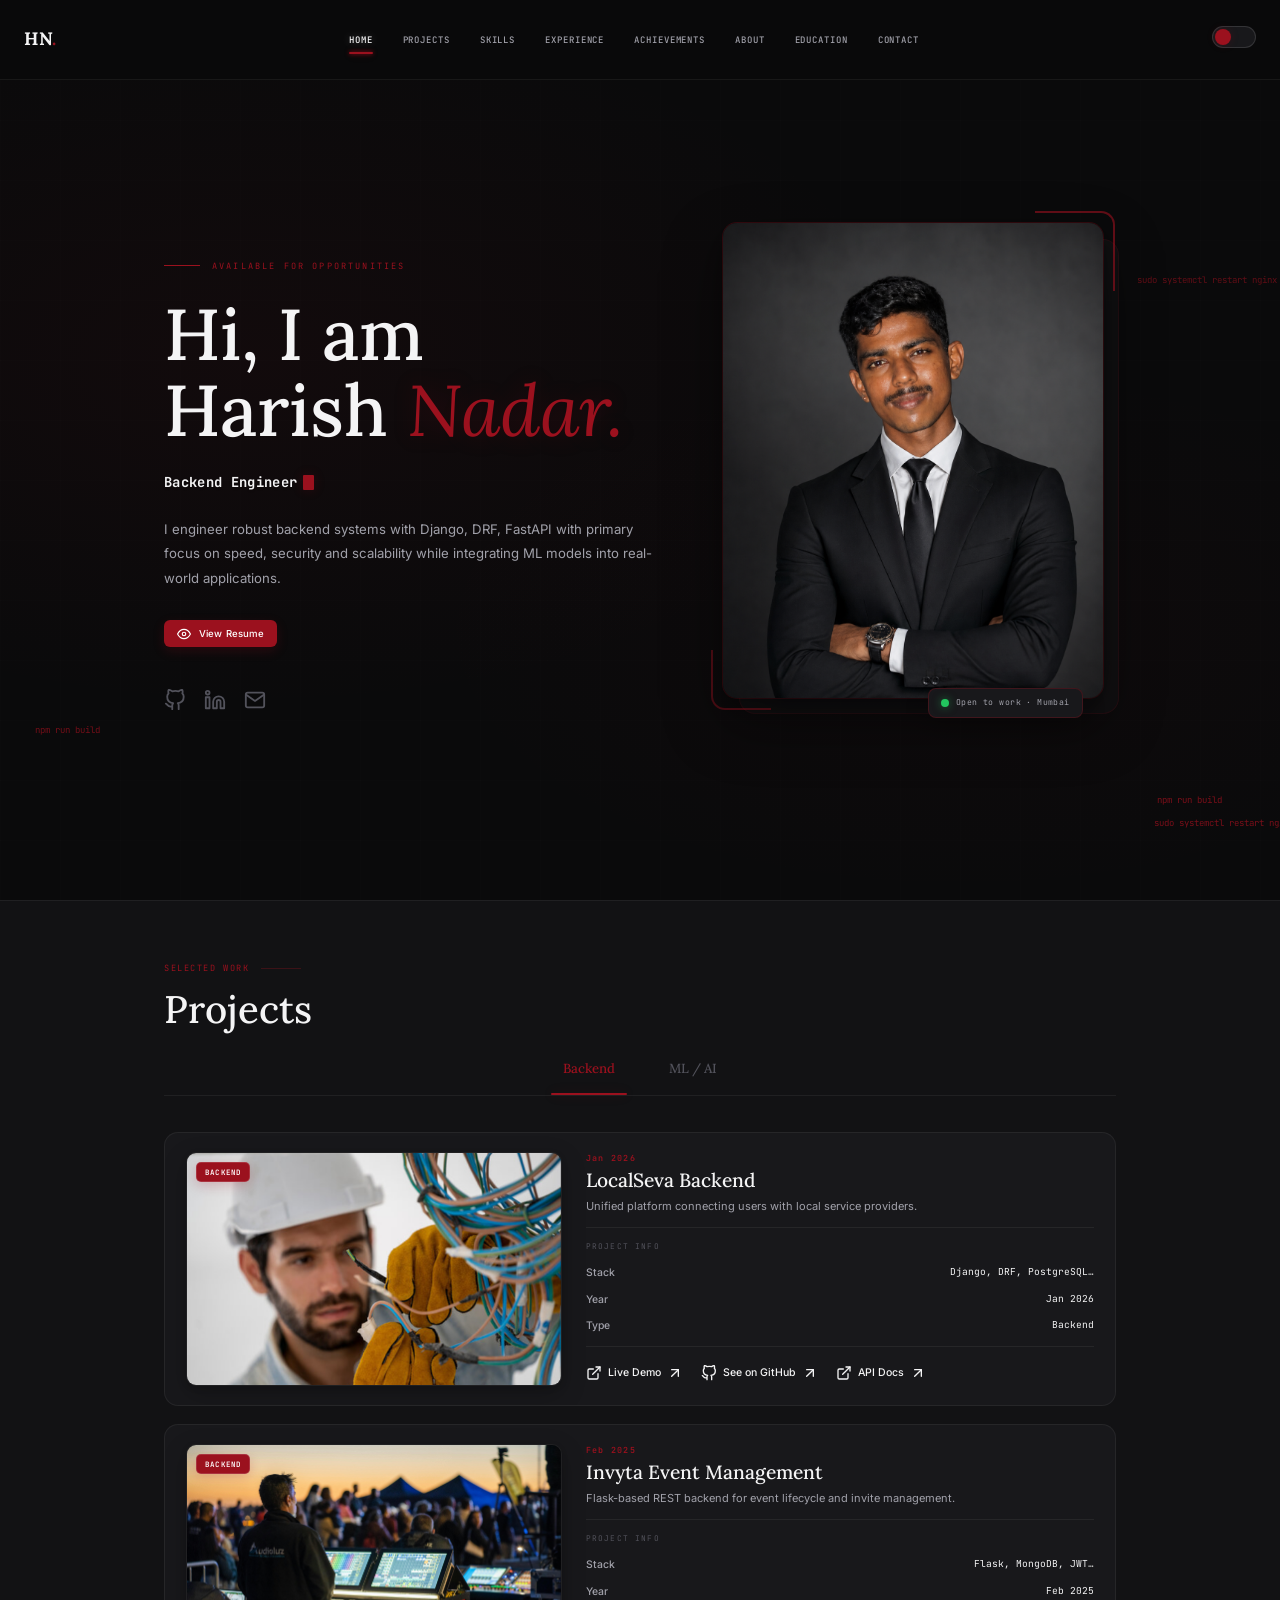
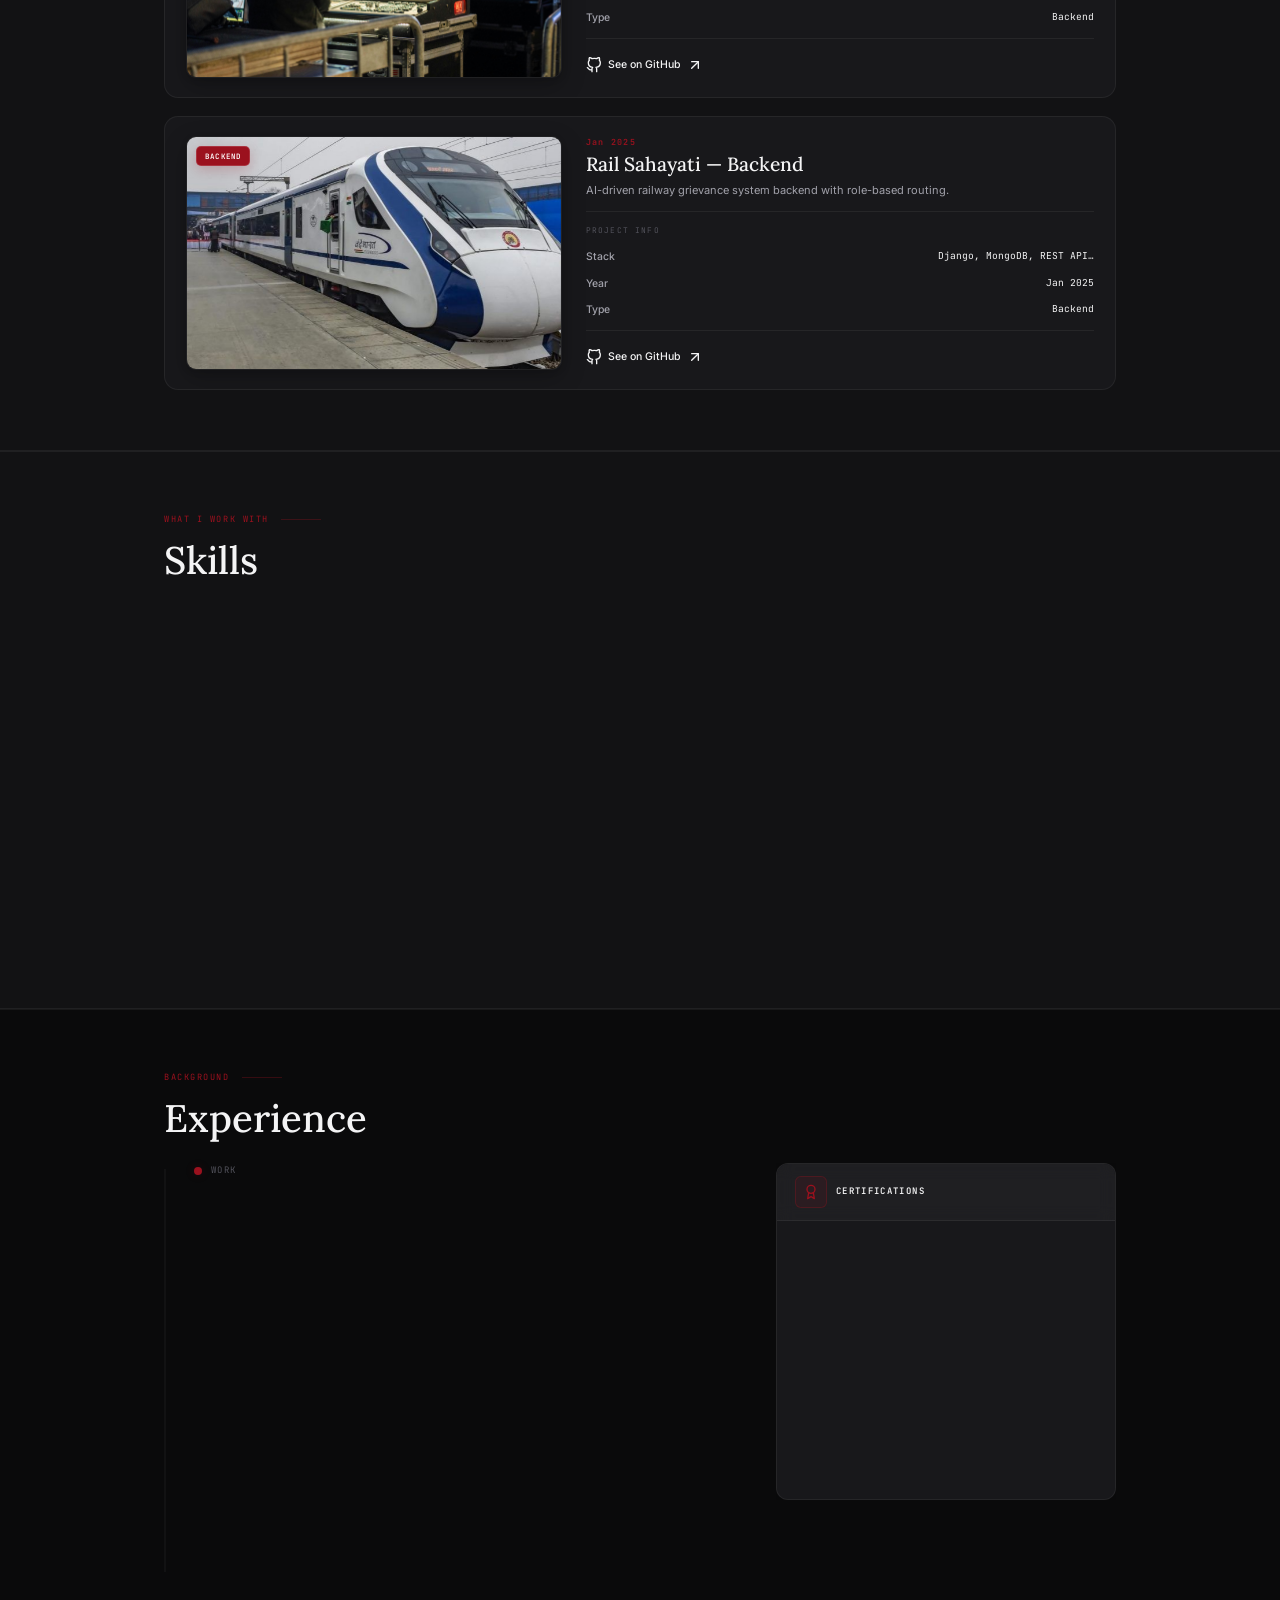
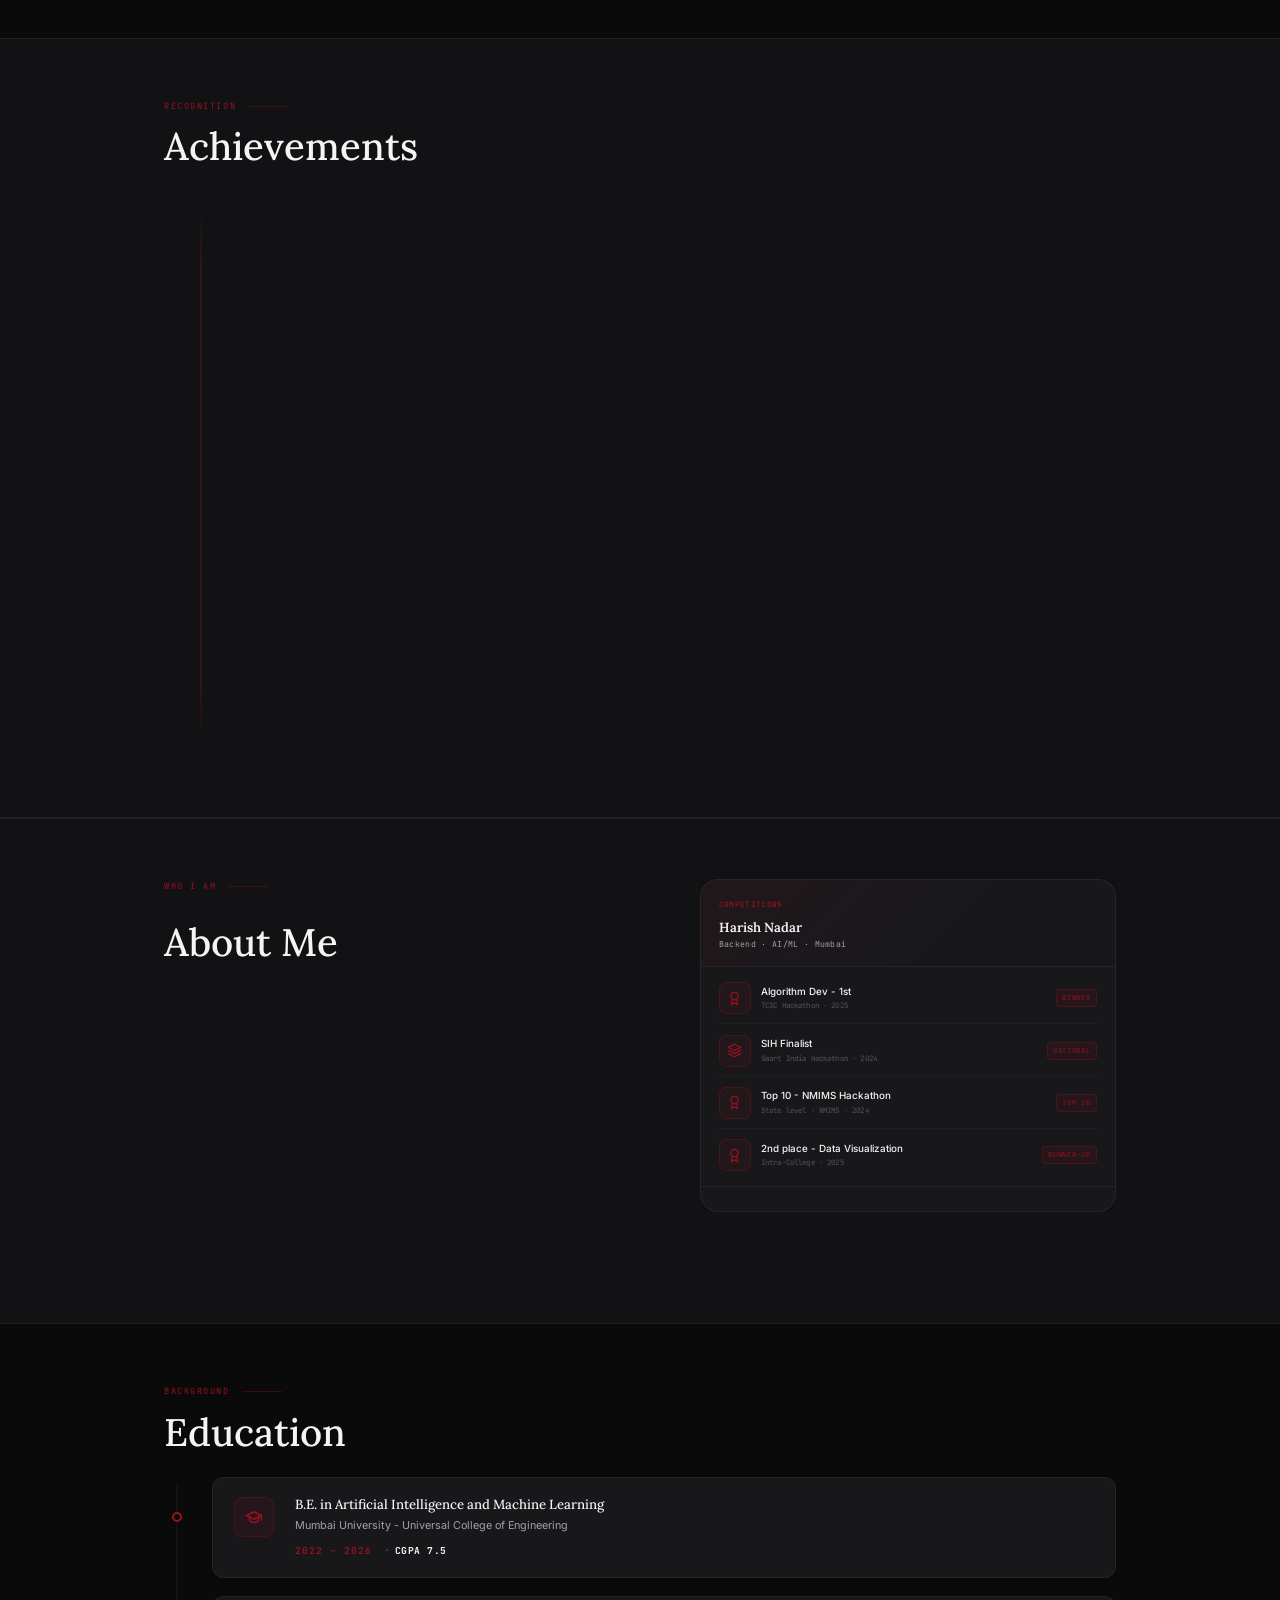
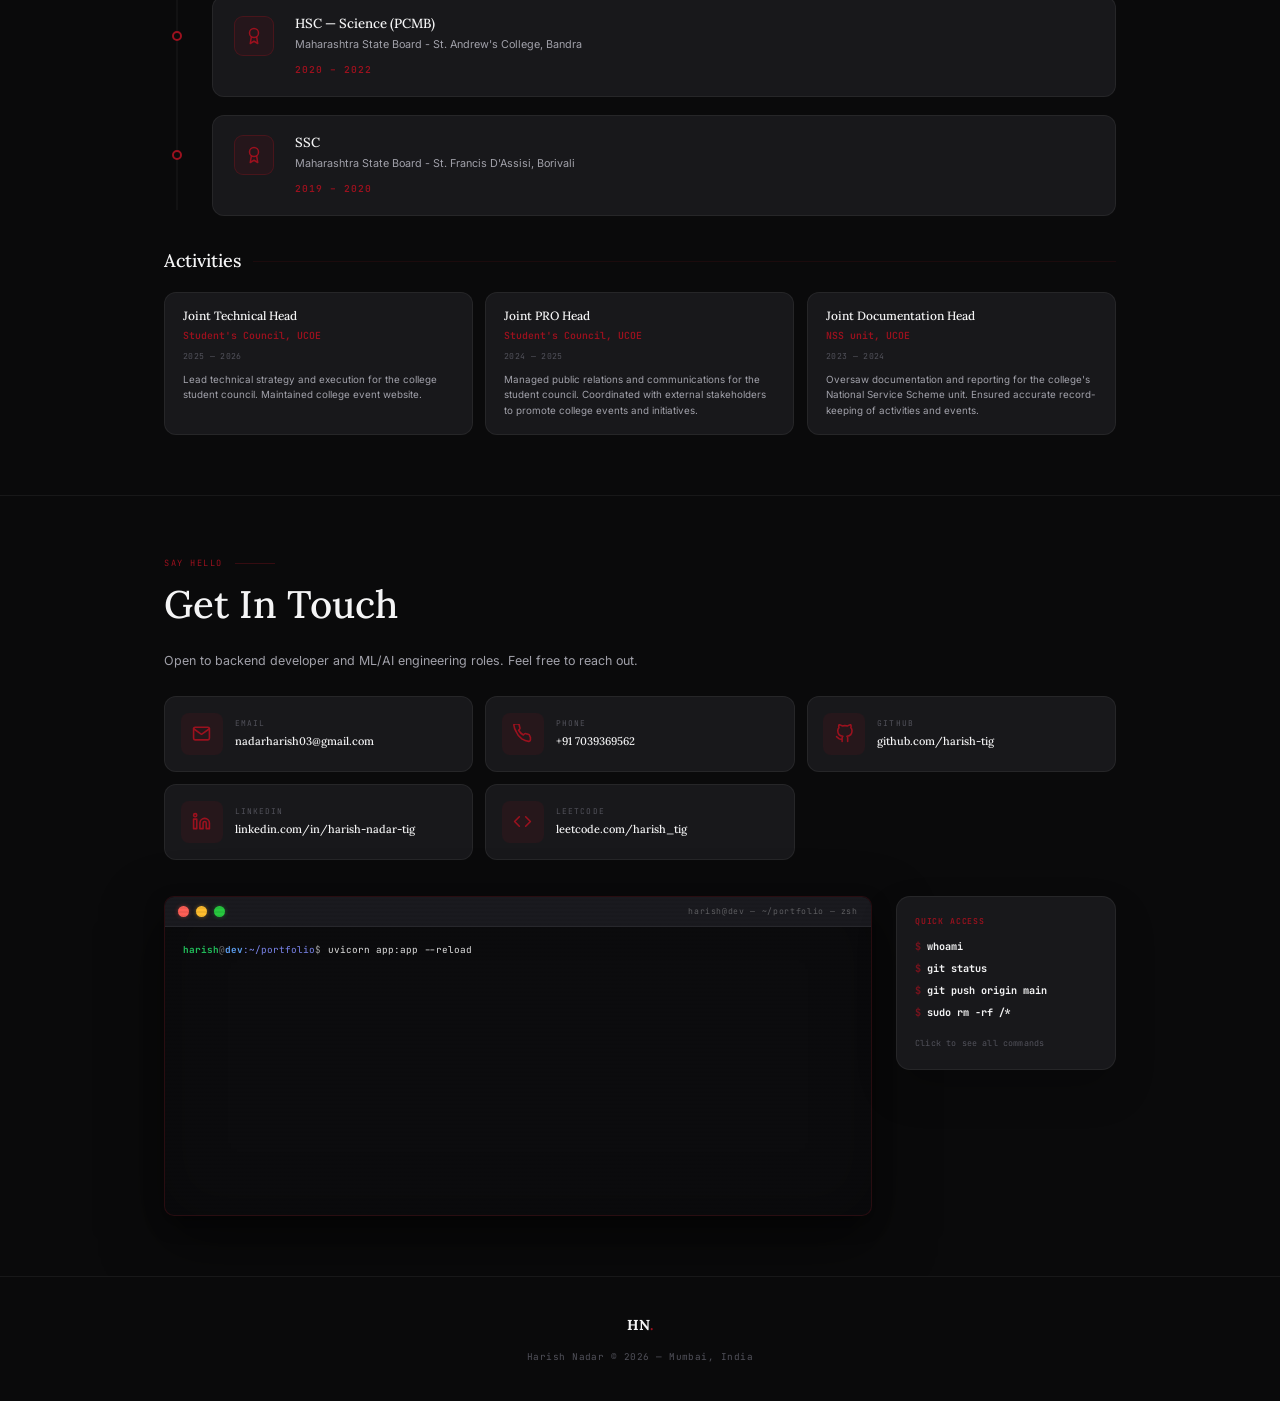
==== commit 8b038a13: "restructured portfolio {edited details, saved newversion,edited cards and updated resume}" ====
--- a/harish_portfolio/index.html
+++ b/harish_portfolio/index.html
@@ -25,7 +25,7 @@
   <script src="data/projects_ml.js"></script>
   <script src="data/skills.js"></script>
   <script src="data/experience.js"></script>
-  <script src="data/education.js"></script>   <!-- add this -->
+  <script src="data/education.js"></script>
   <script src="data/contact.js"></script>
   <script src="data/resume_backend.js"></script>
   <script src="data/resume_ml.js"></script>
--- a/harish_portfolio/css/global.css
+++ b/harish_portfolio/css/global.css
@@ -32,9 +32,9 @@
   --font-mono:       'JetBrains Mono', monospace;
 
   /* ── Layout ── */
-  --max-w: 1000px; /* Increased further to 1280px to fix zoom appearance */
+  --max-w: 1000px;
   --pad-x: clamp(1rem, 5vw, 2rem);
-  --section-spacing: clamp(3rem, 8vw, 6rem);
+  --section-spacing: clamp(2.5rem, 6vw, 5rem);
 
   /* ── Effects ── */
   --ease-premium:      cubic-bezier(0.25, 0.46, 0.45, 0.94);
@@ -119,20 +119,15 @@
   }
 }
 
-/* Fix potential overflows causing mobile issues */
-body {
-  overflow-x: hidden !important;
-  width: 100vw;
-  position: relative;
-}
-
 body {
   font-family: var(--font-body);
   background: var(--bg-primary);
   color: var(--text-primary);
   line-height: 1.7;
   transition: background 0.5s var(--ease-premium), color 0.5s var(--ease-premium);
-  overflow-x: hidden;
+  overflow-x: hidden !important;
+  width: 100vw;
+  position: relative;
   -webkit-font-smoothing: antialiased;
   -moz-osx-font-smoothing: grayscale;
   text-rendering: optimizeLegibility;
@@ -183,19 +178,9 @@
   to   { opacity: 1; transform: translateY(0); }
 }
 
-@keyframes revealScale {
-  from { opacity: 0; transform: translateY(20px) scale(0.97); }
-  to   { opacity: 1; transform: translateY(0) scale(1); }
-}
-
 @keyframes fadeIn {
   from { opacity: 0; }
   to   { opacity: 1; }
-}
-
-@keyframes fadeUp {
-  from { opacity: 0; transform: translateY(16px); }
-  to   { opacity: 1; transform: translateY(0); }
 }
 
 @keyframes shimmer {
@@ -236,23 +221,23 @@
 
 .section-heading {
   font-family: var(--font-display);
-  font-size: clamp(2.5rem, 5vw, 4rem);
+  font-size: clamp(2rem, 4vw, 3.2rem);
   font-weight: 500;
   line-height: 1.1;
   color: var(--text-primary);
-  margin-bottom: 3rem;
+  margin-bottom: 2rem;
 }
 
 /* ── Buttons ── */
 .btn-primary {
   display: inline-flex;
   align-items: center;
-  gap: 0.75rem;
-  padding: 0.875rem 2rem;
+  gap: 0.5rem;
+  padding: 0.65rem 1.5rem;
   background: var(--accent);
   color: #fff;
   font-family: var(--font-body);
-  font-size: 0.9rem;
+  font-size: 0.82rem;
   font-weight: 500;
   text-decoration: none;
   border-radius: 6px;
@@ -295,12 +280,12 @@
 .btn-outline {
   display: inline-flex;
   align-items: center;
-  gap: 0.75rem;
-  padding: 0.875rem 2rem;
+  gap: 0.5rem;
+  padding: 0.65rem 1.5rem;
   background: transparent;
   color: var(--text-primary);
   font-family: var(--font-body);
-  font-size: 0.9rem;
+  font-size: 0.82rem;
   font-weight: 500;
   text-decoration: none;
   border-radius: 6px;
@@ -359,18 +344,7 @@
 ::-webkit-scrollbar-thumb { background: var(--border-hover); border-radius: 10px; }
 ::-webkit-scrollbar-thumb:hover { background: var(--accent); }
 
-/* ── Scroll Progress Bar ── */
-#scroll-progress {
-  position: fixed;
-  top: 0;
-  left: 0;
-  height: 2px;
-  background: linear-gradient(90deg, var(--accent), rgba(var(--accent-rgb), 0.4));
-  width: 0%;
-  z-index: 9999;
-  transition: width 0.1s linear;
-  box-shadow: 0 0 8px var(--accent-glow);
-}
+/* Scroll progress styles are in navbar.css */
 
 /* ── Reveal Animations ── */
 .reveal {
@@ -386,23 +360,12 @@
   transform: translateY(0);
 }
 
-.reveal-scale {
-  opacity: 0;
-  transform: translateY(20px) scale(0.97);
-  transition: opacity 0.85s var(--ease-out-expo),
-              transform 0.85s var(--ease-out-expo);
-  will-change: opacity, transform;
-}
-
-.reveal-scale.active {
-  opacity: 1;
-  transform: translateY(0) scale(1);
-}
+
 
 /* Stagger delays */
-.reveal:nth-child(1), .reveal-scale:nth-child(1) { transition-delay: 0.05s; }
-.reveal:nth-child(2), .reveal-scale:nth-child(2) { transition-delay: 0.15s; }
-.reveal:nth-child(3), .reveal-scale:nth-child(3) { transition-delay: 0.25s; }
-.reveal:nth-child(4), .reveal-scale:nth-child(4) { transition-delay: 0.35s; }
-.reveal:nth-child(5), .reveal-scale:nth-child(5) { transition-delay: 0.45s; }
-.reveal:nth-child(6), .reveal-scale:nth-child(6) { transition-delay: 0.55s; }
+.reveal:nth-child(1) { transition-delay: 0.05s; }
+.reveal:nth-child(2) { transition-delay: 0.15s; }
+.reveal:nth-child(3) { transition-delay: 0.25s; }
+.reveal:nth-child(4) { transition-delay: 0.35s; }
+.reveal:nth-child(5) { transition-delay: 0.45s; }
+.reveal:nth-child(6) { transition-delay: 0.55s; }
--- a/harish_portfolio/css/navbar.css
+++ b/harish_portfolio/css/navbar.css
@@ -37,14 +37,6 @@
   will-change: width, height;
 }
 
-/* Vertical mode — HARD override to prevent width bleed bug */
-body.vnav-active #scroll-progress {
-  top: 0;
-  left: 62px;
-  width: 2px !important;   /* critical fix */
-  height: 0%;
-  transition: height 0.1s linear;
-}
 
 .nav-logo {
   font-family: var(--font-display);
@@ -211,183 +203,3 @@
     letter-spacing: 0.15em;
   }
 }
-
-/* ══════════════════════════════════════════════════════════════════════════
-   Vertical Sidebar Navbar  (#vnav)
-   Rendered only when USE_VERTICAL_NAV = true in js/navbar.js.
-   The horizontal #navbar is hidden via JS (display:none) in that mode.
-   These rules have zero effect when USE_VERTICAL_NAV = false because
-   #vnav is never inserted into the DOM.
-══════════════════════════════════════════════════════════════════════════ */
-
-/* Shift page content right when sidebar is active */
-body.vnav-active {
-  padding-left: 64px;
-}
-
-#vnav {
-  position: fixed;
-  top: 0;
-  left: 0;
-  width: 64px;
-  height: 100vh;
-  z-index: 1000;
-  display: flex;
-  flex-direction: column;
-  align-items: center;
-  background: var(--nav-bg);
-  backdrop-filter: blur(14px);
-  -webkit-backdrop-filter: blur(14px);
-  border-right: 1px solid var(--border);
-  padding: 1.5rem 0;
-  gap: 0;
-  /* Prevent it from creating a scrollbar on body */
-  overflow: visible;
-}
-
-/* Logo */
-.vnav-logo {
-  font-family: var(--font-display);
-  font-size: 1rem;
-  font-weight: 700;
-  color: var(--text-primary);
-  text-decoration: none;
-  letter-spacing: -0.02em;
-  transition: color var(--transition-smooth);
-  flex-shrink: 0;
-  line-height: 1;
-  margin-bottom: 2rem;
-}
-
-.vnav-logo span { color: var(--accent); }
-
-.vnav-logo:hover { color: var(--accent); }
-
-/* Centre column of nav items */
-.vnav-items {
-  display: flex;
-  border-top: 0.1rem solid var(--accent);
-  border-bottom: 0.1rem solid var(--accent);
-  flex-direction: column;
-  align-items: center;
-  gap: 0.25rem;
-  flex: 1;
-  justify-content: center;
-}
-
-/* Shared: each clickable row */
-.vnav-item {
-  position: relative;
-  display: flex;
-  align-items: center;
-  justify-content: center;
-  width: 42px;
-  height: 42px;
-  border-radius: 10px;
-  text-decoration: none;
-  color: var(--text-muted);
-  background: transparent;
-  border: 1px solid transparent;
-  cursor: pointer;
-  transition:
-    color       var(--transition-snappy),
-    background  var(--transition-snappy),
-    border-color var(--transition-snappy),
-    transform   var(--transition-snappy);
-  will-change: transform, color;
-  /* button reset */
-  font: inherit;
-  padding: 0;
-}
-
-.vnav-item:hover {
-  color: var(--text-primary);
-  background: var(--accent-light);
-  border-color: var(--border-accent);
-  transform: scale(1.08);
-}
-
-.vnav-item.active {
-  color: var(--accent);
-  background: var(--accent-light);
-  border-color: var(--border-accent);
-}
-
-/* Active left-edge indicator bar */
-.vnav-item.active::before {
-  content: "";
-  position: absolute;
-  left: -12px;   /* sits against the sidebar edge */
-  top: 50%;
-  transform: translateY(-50%);
-  width: 3px;
-  height: 60%;
-  border-radius: 0 2px 2px 0;
-  background: var(--accent);
-  box-shadow: 0 0 8px var(--accent-glow);
-}
-
-/* Icon */
-.vnav-icon {
-  display: flex;
-  align-items: center;
-  justify-content: center;
-  pointer-events: none;
-}
-
-.vnav-icon svg {
-  width: 17px;
-  height: 17px;
-  flex-shrink: 0;
-}
-
-/* Tooltip (appears to the right on hover) */
-.vnav-tooltip {
-  position: absolute;
-  left: calc(100% + 12px);
-  top: 50%;
-  transform: translateY(-50%) translateX(-4px);
-  background: var(--bg-card);
-  color: var(--text-primary);
-  font-family: var(--font-mono);
-  font-size: 0.68rem;
-  letter-spacing: 0.06em;
-  text-transform: uppercase;
-  white-space: nowrap;
-  padding: 0.35rem 0.75rem;
-  border-radius: 6px;
-  border: 1px solid var(--border-hover);
-  box-shadow: var(--shadow-md);
-  opacity: 0;
-  pointer-events: none;
-  transition:
-    opacity    0.18s var(--ease-out-expo),
-    transform  0.18s var(--ease-out-expo);
-  z-index: 1100;
-}
-
-.vnav-item:hover .vnav-tooltip {
-  opacity: 1;
-  transform: translateY(-50%) translateX(0);
-}
-
-/* Bottom slot: theme toggle */
-.vnav-bottom {
-  display: flex;
-  flex-direction: column;
-  align-items: center;
-  gap: 0.25rem;
-  margin-top: 1.5rem;
-}
-
-/* Light mode tint */
-body.light #vnav {
-  border-right-color: var(--border);
-  box-shadow: 2px 0 12px rgba(0,0,0,0.06);
-}
-
-/* ── Responsive: hide vertical sidebar on small screens ─────────────────── */
-@media (max-width: 768px) {
-  body.vnav-active { padding-left: 0; }
-  #vnav { display: none; }
-}
--- a/harish_portfolio/css/hero.css
+++ b/harish_portfolio/css/hero.css
@@ -300,8 +300,6 @@
   align-items: center;
   opacity: 0;
   animation: fadeIn 1.5s var(--ease-out-expo) 0.6s forwards;
-  /* smooth scroll parallax handled via JS — needs will-change */
-  will-change: transform;
 }
 
 /* Outer container with layered feel */
@@ -485,17 +483,20 @@
   width: 100%;
   height: 100%;
   object-fit: cover;
-  transition: transform 1.2s var(--ease-out-expo), filter 0.8s;
-  filter: grayscale(0.15) contrast(1.02);
+  transition: transform 0.3s ease;
   display: block;
 }
 
 .hero-photo-wrap:hover .hero-photo-frame img {
   transform: scale(1.04);
-  filter: grayscale(0) contrast(1.04);
-}
-
-.hero-location { display: none; }
+}
+
+@media (max-width: 900px) {
+  .hero-photo-wrap:hover .hero-photo-frame img {
+    transform: none;
+  }
+}
+
 
 /* ── Resume Select Modal ── */
 .resume-select-body {
@@ -609,123 +610,8 @@
   max-height: calc(100vh - 112px);
 }
 
-.resume-doc {
-  padding: 3rem;
-  display: flex;
-  flex-direction: column;
-  gap: 0;
-}
-
-.resume-header {
-  margin-bottom: 2.5rem;
-  padding-bottom: 2rem;
-  border-bottom: 1px solid var(--border);
-}
-
-.resume-name {
-  font-family: var(--font-display);
-  font-size: 2.5rem;
-  font-weight: 600;
-  color: var(--text-primary);
-  line-height: 1.1;
-  margin-bottom: 0.5rem;
-}
-
-.resume-title-line {
-  font-family: var(--font-mono);
-  font-size: 0.85rem;
-  color: var(--accent);
-  letter-spacing: 0.15em;
-  text-transform: uppercase;
-  margin-bottom: 1.5rem;
-  font-weight: 600;
-}
-
-.resume-contact-row {
-  display: flex;
-  flex-wrap: wrap;
-  gap: 0.75rem 2rem;
-}
-
-.resume-contact-item {
-  display: flex;
-  align-items: center;
-  gap: 0.5rem;
-  font-family: var(--font-mono);
-  font-size: 0.75rem;
-  color: var(--text-muted);
-  letter-spacing: 0.03em;
-  text-decoration: none;
-  transition: color var(--transition);
-}
-
-.resume-contact-item:hover { color: var(--accent); }
-
-.resume-contact-item svg {
-  width: 14px;
-  height: 14px;
-  color: var(--accent);
-  flex-shrink: 0;
-}
-
-.resume-section { margin-bottom: 2rem; }
-
-.resume-section-title {
-  font-family: var(--font-mono);
-  font-size: 0.72rem;
-  letter-spacing: 0.2em;
-  text-transform: uppercase;
-  color: var(--accent);
-  margin-bottom: 1.25rem;
-  display: flex;
-  align-items: center;
-  gap: 1rem;
-  font-weight: 600;
-}
-
-.resume-section-title::after {
-  content: "";
-  flex: 1;
-  height: 1px;
-  background: var(--border-accent);
-  opacity: 0.4;
-}
-
-.resume-summary {
-  font-size: 0.95rem;
-  color: var(--text-muted);
-  line-height: 1.8;
-}
-
-.resume-skills-grid {
-  display: flex;
-  flex-direction: column;
-  gap: 0.8rem;
-}
-
-.resume-skill-row {
-  display: grid;
-  grid-template-columns: 150px 1fr;
-  gap: 1rem;
-  align-items: start;
-  font-size: 0.9rem;
-}
-
-/* Responsive */
-@media (max-width: 900px) {
-  .hero-wrap {
-    grid-template-columns: 1fr;
-    gap: 3rem;
-  }
-
-  .hero-right {
-    justify-content: center;
-  }
-
-  .hero-photo-wrap {
-    max-width: 300px;
-  }
-}
+
+
 
 /* ── Resume View Modal — Download PDF Button ── */
 .resume-view-dl-btn {
--- a/harish_portfolio/css/projects.css
+++ b/harish_portfolio/css/projects.css
@@ -215,10 +215,7 @@
   font-weight: 500;
   color: var(--text-primary);
   line-height: 1.2;
-  transition: color var(--transition-smooth);
-}
-
-.project-row:hover .pr-title { color: var(--accent); }
+}
 
 .pr-desc {
   font-size: 0.92rem;          /* ↓ from 0.97rem */
@@ -340,9 +337,9 @@
 .modal {
   background: var(--bg-card);
   width: 100%;
-  max-width: 960px;
-  max-height: 90vh;
-  border-radius: 18px;
+  max-width: 680px;
+  max-height: 85vh;
+  border-radius: 16px;
   border: 1px solid var(--border-accent);
   overflow-y: auto;
   overscroll-behavior: contain;
@@ -365,7 +362,7 @@
 }
 
 .modal-header {
-  padding: 1.75rem 2.25rem;
+  padding: 1.25rem 1.75rem;
   border-bottom: 1px solid var(--border);
   display: flex;
   justify-content: space-between;
@@ -379,7 +376,7 @@
 
 .modal-title {
   font-family: var(--font-display);
-  font-size: 1.65rem;
+  font-size: 1.3rem;
   font-weight: 500;
   color: var(--text-primary);
 }
@@ -407,10 +404,10 @@
 }
 
 .modal-body {
-  padding: 2.25rem;
+  padding: 1.5rem;
   display: flex;
   flex-direction: column;
-  gap: 2.25rem;
+  gap: 1.5rem;
 }
 
 .modal-image {
@@ -423,17 +420,17 @@
 }
 
 .modal-overview {
-  font-size: 1.05rem;
-  line-height: 1.85;
+  font-size: 0.92rem;
+  line-height: 1.8;
   color: var(--text-muted);
 }
 
 .modal-highlights-label {
   font-family: var(--font-display);
-  font-size: 1.3rem;
+  font-size: 1.1rem;
   font-weight: 500;
   color: var(--text-primary);
-  margin-bottom: 1.25rem;
+  margin-bottom: 0.75rem;
 }
 
 .modal-highlights {
@@ -445,10 +442,10 @@
 
 .modal-highlights li {
   position: relative;
-  padding: 0.85rem 1rem 0.85rem 2.25rem;
+  padding: 0.65rem 0.85rem 0.65rem 2rem;
   color: var(--text-muted);
-  font-size: 0.97rem;
-  line-height: 1.6;
+  font-size: 0.88rem;
+  line-height: 1.55;
   background: var(--bg-secondary);
   border-radius: 8px;
   border: 1px solid var(--border);
@@ -480,8 +477,21 @@
 
 .modal-actions {
   display: flex;
-  gap: 1.25rem;
-  margin-top: 0.5rem;
+  gap: 0.75rem;
+  margin-top: 0.25rem;
+}
+
+.modal-actions .btn-primary,
+.modal-actions .btn-outline {
+  padding: 0.45rem 1rem;
+  font-size: 0.75rem;
+  gap: 0.4rem;
+}
+
+.modal-actions .btn-primary svg,
+.modal-actions .btn-outline svg {
+  width: 14px;
+  height: 14px;
 }
 
 @media (max-width: 900px) {
--- a/harish_portfolio/css/skills.css
+++ b/harish_portfolio/css/skills.css
@@ -15,7 +15,7 @@
   background: var(--bg-card);
   border: 1px solid var(--border);
   border-radius: 10px;
-  padding: 1.25rem;
+  padding: 1rem;
   display: flex;
   flex-direction: column;
   gap: 1rem;
--- a/harish_portfolio/css/experience.css
+++ b/harish_portfolio/css/experience.css
@@ -10,7 +10,7 @@
 .exp-layout {
   display: grid;
   grid-template-columns: 1fr 340px;
-  gap: 4rem;
+  gap: 3rem;
   align-items: start;
 }
 
@@ -35,8 +35,8 @@
 .exp-group {
   display: flex;
   flex-direction: column;
-  gap: 1.5rem;
-  margin-bottom: 3rem;
+  gap: 1.25rem;
+  margin-bottom: 2rem;
 }
 
 .exp-group:last-child {
@@ -74,14 +74,13 @@
   background: var(--bg-card);
   border: 1px solid var(--border);
   border-radius: 12px;
-  padding: 2rem;
-  display: flex;
-  flex-direction: column;
-  gap: 1.2rem;
+  padding: 1.5rem;
+  display: flex;
+  flex-direction: column;
+  gap: 1rem;
   transition: all var(--transition-smooth);
   position: relative;
-  overflow: visible; /* Changed from hidden to allow checkpoint dots to show */
-  /* reveal */
+  overflow: visible;
   opacity: 0;
   transform: translateY(25px);
 }
@@ -122,12 +121,11 @@
   position: absolute;
   top: 0;
   left: 0;
-  width: 3px;
-  height: 100%;
-  background: var(--accent);
+  width: 100%;
+  height: 2px;
+  background: linear-gradient(90deg, transparent, var(--accent), transparent);
   opacity: 0;
   transition: opacity 0.4s;
-  border-radius: 12px 0 0 12px;
 }
 
 .exp-card.is-visible {
@@ -138,7 +136,7 @@
 .exp-card:hover {
   border-color: var(--border-accent);
   box-shadow: var(--shadow-premium);
-  transform: translateY(-6px) scale(1.01);
+  transform: translateY(-4px) scale(1.01);
 }
 
 .exp-card:hover::before {
@@ -173,11 +171,6 @@
   font-weight: 500;
   color: var(--text-primary);
   line-height: 1.3;
-  transition: color var(--transition-smooth);
-}
-
-.exp-card:hover .exp-card-title {
-  color: var(--accent);
 }
 
 .exp-card-org {
@@ -250,6 +243,8 @@
   top: 110px;
   align-self: start;
   will-change: transform;
+  max-height: calc(100vh - 140px);
+  overflow-y: auto;
 }
 
 .certs-panel {
@@ -337,24 +332,28 @@
 }
 
 .cert-card:hover {
-  background: rgba(var(--accent-rgb), 0.05);
-  padding-left: 1.75rem;
+  background: var(--bg-secondary);
+  border-color: var(--border-accent);
+  box-shadow: var(--shadow-premium);
+  transform: translateY(-4px);
+  z-index: 1;
+  border-radius: 8px;
 }
 
 .cert-card::before {
   content: "";
   position: absolute;
+  top: 0;
   left: 0;
-  top: 0;
-  bottom: 0;
-  width: 4px;
-  background: var(--accent);
-  transform: scaleY(0);
-  transition: transform 0.4s var(--ease-out-expo);
+  width: 100%;
+  height: 2px;
+  background: linear-gradient(90deg, transparent, var(--accent), transparent);
+  opacity: 0;
+  transition: opacity 0.4s;
 }
 
 .cert-card:hover::before {
-  transform: scaleY(1);
+  opacity: 1;
 }
 
 .cert-card-inner {
@@ -368,11 +367,6 @@
   font-weight: 500;
   color: var(--text-primary);
   line-height: 1.4;
-  transition: color var(--transition-smooth);
-}
-
-.cert-card:hover .cert-card-title {
-  color: var(--accent);
 }
 
 .cert-card-meta {
@@ -418,4 +412,4 @@
     position: relative;
     top: auto;
   }
-}
+}
--- a/harish_portfolio/css/achievements.css
+++ b/harish_portfolio/css/achievements.css
@@ -7,14 +7,6 @@
   border-bottom: 1px solid var(--border);
 }
 
-/* Two-column layout: timeline + sticky activities */
-.ach-layout {
-  display: grid;
-  grid-template-columns: 1fr 340px;
-  gap: 4rem;
-  align-items: start;
-}
-
 /* ══════════════════════════════════════════
    Achievement Timeline Items
 ══════════════════════════════════════════ */
@@ -23,32 +15,30 @@
   flex-direction: column;
   gap: 0;
   position: relative;
+  max-width: 820px;
 }
 
 /* Vertical guide line */
 .ach-timeline::before {
   content: "";
   position: absolute;
-  left: 44px;
-  top: 24px;
-  bottom: 24px;
+  left: 36px;
+  top: 20px;
+  bottom: 20px;
   width: 2px;
-  background: linear-gradient(
-    to bottom,
-    transparent,
-    var(--border-accent) 10%,
-    var(--border-accent) 90%,
-    transparent
-  );
+  background: linear-gradient(to bottom,
+      transparent,
+      var(--border-accent) 10%,
+      var(--border-accent) 90%,
+      transparent);
   pointer-events: none;
 }
 
 .ach-item {
   display: grid;
-  grid-template-columns: 88px 1fr;
-  gap: 0 1.5rem;
-  padding-bottom: 3rem;
-  /* reveal */
+  grid-template-columns: 72px 1fr;
+  gap: 0 1.25rem;
+  padding-bottom: 2rem;
   opacity: 0;
   transform: translateX(-20px);
   transition: all 0.8s var(--ease-out-expo);
@@ -68,9 +58,9 @@
   display: flex;
   align-items: flex-start;
   justify-content: center;
-  padding-top: 1.5rem;
+  padding-top: 1.25rem;
   font-family: var(--font-display);
-  font-size: 2.5rem;
+  font-size: 2rem;
   font-weight: 600;
   color: var(--accent);
   line-height: 1;
@@ -90,11 +80,11 @@
 .ach-content {
   background: var(--bg-card);
   border: 1px solid var(--border);
-  border-radius: 12px;
-  padding: 2rem;
+  border-radius: 10px;
+  padding: 1.5rem 1.6rem;
   display: flex;
   flex-direction: column;
-  gap: 1rem;
+  gap: 0.75rem;
   transition: all var(--transition-smooth);
   position: relative;
   overflow: hidden;
@@ -104,37 +94,37 @@
 .ach-content::before {
   content: "";
   position: absolute;
+  top: 0;
   left: 0;
-  top: 0;
-  bottom: 0;
-  width: 4px;
-  background: var(--accent);
-  transform: scaleY(0);
-  transition: transform 0.4s var(--ease-out-expo);
+  width: 100%;
+  height: 2px;
+  background: linear-gradient(90deg, transparent, var(--accent), transparent);
+  opacity: 0;
+  transition: opacity 0.4s;
 }
 
 .ach-item:hover .ach-content {
   border-color: var(--border-accent);
   box-shadow: var(--shadow-premium);
-  transform: translateX(8px);
+  transform: translateY(-4px);
 }
 
 .ach-item:hover .ach-content::before {
-  transform: scaleY(1);
+  opacity: 1;
 }
 
 .ach-content-head {
   display: flex;
   align-items: center;
-  gap: 1.25rem;
+  gap: 1rem;
 }
 
 .ach-badge-wrap {
-  width: 48px;
-  height: 48px;
+  width: 40px;
+  height: 40px;
   background: var(--accent-light);
   border: 1px solid var(--border-accent);
-  border-radius: 10px;
+  border-radius: 9px;
   display: flex;
   align-items: center;
   justify-content: center;
@@ -143,8 +133,8 @@
 }
 
 .ach-badge-icon {
-  width: 24px;
-  height: 24px;
+  width: 20px;
+  height: 20px;
   display: flex;
   align-items: center;
   justify-content: center;
@@ -158,7 +148,7 @@
 
 .ach-item:hover .ach-badge-wrap {
   background: var(--accent);
-  border-color: rgba(255,255,255,0.2);
+  border-color: rgba(255, 255, 255, 0.2);
   transform: scale(1.1) rotate(-5deg);
   color: #fff;
 }
@@ -166,53 +156,48 @@
 .ach-meta {
   display: flex;
   flex-direction: column;
-  gap: 0.2rem;
+  gap: 0.15rem;
 }
 
 .ach-period {
   font-family: var(--font-mono);
-  font-size: 0.7rem;
+  font-size: 0.65rem;
   color: var(--accent);
   letter-spacing: 0.1em;
   font-weight: 600;
 }
 
 .ach-org {
-  font-size: 0.85rem;
+  font-size: 0.78rem;
   color: var(--text-dim);
   font-family: var(--font-mono);
 }
 
 .ach-title {
   font-family: var(--font-display);
-  font-size: 1.3rem;
+  font-size: 1.15rem;
   font-weight: 500;
   color: var(--text-primary);
-  line-height: 1.4;
-  transition: color var(--transition-smooth);
-}
-
-.ach-item:hover .ach-title {
-  color: var(--accent);
+  line-height: 1.35;
 }
 
 .ach-desc {
-  font-size: 0.95rem;
+  font-size: 0.85rem;
   color: var(--text-muted);
-  line-height: 1.75;
+  line-height: 1.65;
 }
 
 .ach-tags {
   display: flex;
   flex-wrap: wrap;
-  gap: 0.5rem;
-  margin-top: 0.25rem;
+  gap: 0.4rem;
+  margin-top: 0.15rem;
 }
 
 .ach-tag {
   font-family: var(--font-mono);
-  font-size: 0.65rem;
-  padding: 0.25rem 0.75rem;
+  font-size: 0.6rem;
+  padding: 0.2rem 0.6rem;
   border-radius: 4px;
   background: var(--tag-bg);
   color: var(--text-muted);
@@ -227,205 +212,9 @@
   color: var(--accent);
 }
 
-/* ──────────────────────────────────────────
-   Sticky Activities Card (System Panel)
-────────────────────────────────────────── */
-.act-sticky-wrap {
-  position: sticky;
-  top: 110px;
-  align-self: start;
-  will-change: transform;
-}
-
-.act-card {
-  background: var(--bg-card);
-  border: 1px solid var(--border);
-  border-radius: 12px;
-  overflow: hidden;
-  transition: all var(--transition-smooth);
-  box-shadow: var(--shadow-lg);
-  position: relative;
-}
-
-.act-card:hover {
-  border-color: var(--border-accent);
-  box-shadow: var(--shadow-premium);
-  transform: translateY(-5px);
-}
-
-.act-card-header {
-  display: flex;
-  align-items: center;
-  gap: 0.75rem;
-  padding: 1rem 1.5rem;
-  border-bottom: 1px solid var(--border);
-  background: rgba(255, 255, 255, 0.03);
-  backdrop-filter: blur(8px);
-}
-
-.act-card:hover .act-card-header {
-  background: var(--accent-light);
-  border-bottom-color: var(--border-accent);
-}
-
-.act-card-icon {
-  width: 32px;
-  height: 32px;
-  background: var(--accent-light);
-  border-radius: 6px;
-  display: flex;
-  align-items: center;
-  justify-content: center;
-  flex-shrink: 0;
-  border: 1px solid var(--border-accent);
-}
-
-.act-card-icon svg {
-  width: 16px;
-  height: 16px;
-  color: var(--accent);
-}
-
-.act-card-title {
-  font-family: var(--font-mono);
-  font-size: 0.75rem;
-  letter-spacing: 0.15em;
-  text-transform: uppercase;
-  color: var(--text-primary);
-  font-weight: 600;
-}
-
-.act-list {
-  display: flex;
-  flex-direction: column;
-}
-
-/* ── Activity Item ── */
-.act-item {
-  display: flex;
-  gap: 1.25rem;
-  padding: 1.5rem;
-  border-bottom: 1px solid var(--border);
-  transition: all var(--transition-smooth);
-  position: relative;
-  /* reveal */
-  opacity: 0;
-  transform: translateY(15px);
-}
-
-.act-item.is-visible {
-  opacity: 1;
-  transform: translateY(0);
-}
-
-.act-item:last-child {
-  border-bottom: none;
-}
-
-.act-item:hover {
-  background: rgba(var(--accent-rgb), 0.05);
-  padding-left: 1.75rem;
-}
-
-.act-item::before {
-  content: "";
-  position: absolute;
-  left: 0;
-  top: 0;
-  bottom: 0;
-  width: 4px;
-  background: var(--accent);
-  transform: scaleY(0);
-  transition: transform 0.4s var(--ease-out-expo);
-}
-
-.act-item:hover::before {
-  transform: scaleY(1);
-}
-
-.act-item-icon {
-  flex-shrink: 0;
-  width: 24px;
-  height: 24px;
-  display: flex;
-  align-items: center;
-  justify-content: center;
-  color: var(--accent);
-  margin-top: 0.2rem;
-}
-
-.act-item-icon svg {
-  width: 18px;
-  height: 18px;
-}
-
-.act-item-body {
-  display: flex;
-  flex-direction: column;
-  gap: 0.3rem;
-}
-
-.act-item-title {
-  font-size: 0.95rem;
-  font-weight: 500;
-  color: var(--text-primary);
-  line-height: 1.4;
-  transition: color var(--transition-smooth);
-}
-
-.act-item:hover .act-item-title {
-  color: var(--accent);
-}
-
-.act-item-org {
-  font-size: 0.8rem;
-  color: var(--accent);
-  font-weight: 600;
-  font-family: var(--font-mono);
-}
-
-.act-item-period {
-  font-family: var(--font-mono);
-  font-size: 0.65rem;
-  color: var(--text-dim);
-  letter-spacing: 0.04em;
-  margin-top: 0.1rem;
-}
-
-.act-item-desc {
-  font-size: 0.8rem;
-  color: var(--text-muted);
-  line-height: 1.6;
-  margin-top: 0.4rem;
-}
-
 /* ══════════════════════════════════════════
    Responsive
 ══════════════════════════════════════════ */
-@media (max-width: 960px) {
-  .ach-layout {
-    grid-template-columns: 1fr;
-    gap: 3rem;
-  }
-
-  .act-sticky-wrap {
-    position: relative;
-    top: auto;
-  }
-
-  .ach-timeline::before {
-    left: 36px;
-  }
-
-  .ach-item {
-    grid-template-columns: 70px 1fr;
-  }
-
-  .ach-rank {
-    font-size: 2rem;
-  }
-}
-
 @media (max-width: 600px) {
   .ach-item {
     grid-template-columns: 1fr;
@@ -438,4 +227,4 @@
   .ach-timeline::before {
     display: none;
   }
-}
+}
--- a/harish_portfolio/css/about.css
+++ b/harish_portfolio/css/about.css
@@ -11,7 +11,7 @@
 #about .section-inner {
   display: grid;
   grid-template-columns: 1.2fr 1fr;
-  gap: 4rem;
+  gap: 3rem;
   align-items: start;
 }
 
@@ -29,7 +29,7 @@
   opacity: 0;
   transform: translateY(18px);
   transition: opacity 0.8s var(--ease-out-expo),
-              transform 0.8s var(--ease-out-expo);
+    transform 0.8s var(--ease-out-expo);
 }
 
 .about-para.active {
@@ -37,92 +37,25 @@
   transform: translateY(0);
 }
 
-.about-para:nth-child(3) { transition-delay: 0.1s; }
-.about-para:nth-child(4) { transition-delay: 0.2s; }
-.about-para:nth-child(5) { transition-delay: 0.3s; }
+.about-para:nth-child(3) {
+  transition-delay: 0.1s;
+}
+
+.about-para:nth-child(4) {
+  transition-delay: 0.2s;
+}
+
+.about-para:nth-child(5) {
+  transition-delay: 0.3s;
+}
 
 /* ── Stats (CSS sticky) ── */
 .about-stats-container {
   position: sticky;
   top: 110px;
   align-self: start;
-}
-
-.about-stats {
-  display: grid;
-  grid-template-columns: repeat(2, 1fr);
-  gap: 2rem;
-  padding: 2.5rem;
-  background: var(--bg-card);
-  border: 1px solid var(--border);
-  border-radius: 16px;
-  box-shadow: var(--shadow-lg);
-  transition: all var(--transition-smooth);
-  position: relative;
-  overflow: hidden;
-}
-
-body.light .about-stats {
-  box-shadow: var(--shadow-md);
-}
-
-.about-stats::before {
-  content: "";
-  position: absolute;
-  top: 0;
-  left: 0;
-  width: 100%;
-  height: 2px;
-  background: linear-gradient(90deg, transparent, var(--accent), transparent);
-  opacity: 0;
-  transition: opacity 0.4s;
-}
-
-.about-stats:hover {
-  box-shadow: var(--shadow-premium);
-  border-color: var(--border-accent);
-  transform: translateY(-4px);
-}
-
-.about-stats:hover::before { opacity: 1; }
-
-.about-stat {
-  display: flex;
-  flex-direction: column;
-  gap: 0.6rem;
-  transition: all var(--transition-smooth);
-  cursor: default;
-  padding: 1.25rem;
-  border-radius: 12px;
-  background: var(--tag-bg);
-  border: 1px solid var(--border);
-}
-
-.about-stat:hover {
-  background: var(--accent-light);
-}
-
-.stat-value {
-  font-family: var(--font-display);
-  font-size: 2.8rem;
-  font-weight: 600;
-  color: var(--accent);
-  transition: all var(--transition-smooth);
-  line-height: 1;
-  letter-spacing: -0.02em;
-}
-
-.about-stat:hover .stat-value {
-  transform: scale(1.08);
-  text-shadow: 0 0 20px var(--accent-glow);
-}
-
-.stat-label {
-  font-size: 0.72rem;
-  color: var(--text-muted);
-  font-family: var(--font-mono);
-  letter-spacing: 0.1em;
-  text-transform: uppercase;
+  max-height: calc(100vh - 140px);
+  overflow-y: auto;
 }
 
 @media (max-width: 900px) {
@@ -134,10 +67,8 @@
   .about-stats-container {
     position: relative;
     top: auto;
-  }
-
-  .about-stats {
-    grid-template-columns: repeat(2, 1fr);
+    max-height: none;
+    overflow-y: visible;
   }
 }
 
@@ -152,8 +83,21 @@
 .education-list {
   display: flex;
   flex-direction: column;
-  gap: 1.25rem;
-  max-width: 760px;
+  gap: 1.5rem;
+  position: relative;
+  padding-left: 48px;
+}
+
+/* Timeline spine — matches #experience: flat bar, half opacity, no gradient */
+.education-list::before {
+  content: "";
+  position: absolute;
+  top: 0.5rem;
+  bottom: 0.5rem;
+  left: 12px;
+  width: 2px;
+  background: var(--border);
+  opacity: 0.5;
 }
 
 .education-card {
@@ -167,7 +111,6 @@
   border-radius: 12px;
   transition: all var(--transition-smooth);
   position: relative;
-  overflow: hidden;
 }
 
 body.light .education-card {
@@ -177,27 +120,51 @@
 .education-card::before {
   content: "";
   position: absolute;
+  top: 0;
   left: 0;
-  top: 0;
-  bottom: 0;
-  width: 3px;
-  background: linear-gradient(to bottom, var(--accent), transparent);
+  width: 100%;
+  height: 2px;
+  background: linear-gradient(90deg, transparent, var(--accent), transparent);
   opacity: 0;
   transition: opacity 0.4s;
-  border-radius: 0 2px 2px 0;
+  border-radius: 12px 12px 0 0;
+}
+
+/* Checkpoint node — same construction as .exp-card::after */
+.education-card::after {
+  content: "";
+  position: absolute;
+  left: -36px;
+  top: 34px;
+  width: 10px;
+  height: 10px;
+  background: var(--bg-primary);
+  border: 2px solid var(--accent);
+  border-radius: 50%;
+  transform: translateX(-50%);
+  z-index: 2;
+  transition: all var(--transition-smooth);
+}
+
+.education-card:hover::after {
+  background: var(--accent);
+  box-shadow: 0 0 10px var(--accent-glow);
+  transform: translateX(-50%) scale(1.3);
 }
 
 .education-card:hover {
   border-color: var(--border-accent);
-  transform: translateX(4px);
-  box-shadow: var(--shadow-lift);
+  box-shadow: var(--shadow-premium);
+  transform: translateY(-4px);
 }
 
 body.light .education-card:hover {
   box-shadow: var(--shadow-md);
 }
 
-.education-card:hover::before { opacity: 1; }
+.education-card:hover::before {
+  opacity: 1;
+}
 
 .education-icon {
   width: 40px;
@@ -277,12 +244,106 @@
   color: var(--text-dim);
 }
 
-@media (max-width: 600px) {
-  .education-card {
-    grid-template-columns: 1fr;
-    gap: 1rem;
-  }
-}
+
+
+/* ══════════════════════════════════════════
+   Activities Sub-Section (under Education)
+══════════════════════════════════════════ */
+.activities-heading {
+  font-family: var(--font-display);
+  font-size: 1.5rem;
+  font-weight: 500;
+  color: var(--text-primary);
+  margin-top: 2.5rem;
+  margin-bottom: 1.25rem;
+  display: flex;
+  align-items: center;
+  gap: 1rem;
+}
+
+.activities-heading::after {
+  content: "";
+  height: 1px;
+  flex: 1;
+  background: var(--border-accent);
+  opacity: 0.4;
+}
+
+.activities-grid {
+  display: grid;
+  grid-template-columns: repeat(auto-fit, minmax(280px, 1fr));
+  gap: 1rem;
+}
+
+.activity-card {
+  background: var(--bg-card);
+  border: 1px solid var(--border);
+  border-radius: 12px;
+  padding: 1.25rem 1.5rem;
+  display: flex;
+  flex-direction: column;
+  gap: 0.4rem;
+  transition: all var(--transition-smooth);
+  position: relative;
+  overflow: hidden;
+}
+
+body.light .activity-card {
+  box-shadow: var(--shadow-sm);
+}
+
+.activity-card::before {
+  content: "";
+  position: absolute;
+  top: 0;
+  left: 0;
+  width: 100%;
+  height: 2px;
+  background: linear-gradient(90deg, transparent, var(--accent), transparent);
+  opacity: 0;
+  transition: opacity 0.4s;
+}
+
+.activity-card:hover {
+  border-color: var(--border-accent);
+  box-shadow: var(--shadow-premium);
+  transform: translateY(-4px);
+}
+
+.activity-card:hover::before {
+  opacity: 1;
+}
+
+.activity-card-title {
+  font-family: var(--font-display);
+  font-size: 1rem;
+  font-weight: 500;
+  color: var(--text-primary);
+  line-height: 1.3;
+}
+
+.activity-card-org {
+  font-size: 0.82rem;
+  color: var(--accent);
+  font-weight: 600;
+  font-family: var(--font-mono);
+}
+
+.activity-card-period {
+  font-family: var(--font-mono);
+  font-size: 0.68rem;
+  color: var(--text-dim);
+  letter-spacing: 0.04em;
+}
+
+.activity-card-desc {
+  font-size: 0.82rem;
+  color: var(--text-muted);
+  line-height: 1.6;
+  margin-top: 0.25rem;
+}
+
+
 
 /* ══════════════════════════════════════════
    Contact Section
@@ -313,13 +374,13 @@
   background: var(--bg-card);
   border: 1px solid var(--border);
   border-radius: 12px;
-  padding: 1.4rem 1.6rem;
+  padding: 1.1rem 1.3rem;
   display: flex;
   align-items: center;
-  gap: 1.1rem;
+  gap: 1rem;
   text-decoration: none;
   transition: all var(--transition-smooth);
-  min-height: 86px;
+  min-height: 76px;
   position: relative;
   overflow: hidden;
 }
@@ -345,7 +406,9 @@
   transform: translateY(-4px);
 }
 
-.contact-card:hover::after { width: 100%; }
+.contact-card:hover::after {
+  width: 100%;
+}
 
 .contact-icon {
   width: 42px;
@@ -367,7 +430,7 @@
 .contact-card:hover .contact-icon {
   background: var(--accent);
   transform: scale(1.08) rotate(-4deg);
-  border-color: rgba(255,255,255,0.2);
+  border-color: rgba(255, 255, 255, 0.2);
 }
 
 .contact-icon svg {
@@ -377,7 +440,9 @@
   transition: color var(--transition);
 }
 
-.contact-card:hover .contact-icon svg { color: #fff; }
+.contact-card:hover .contact-icon svg {
+  color: #fff;
+}
 
 .contact-info {
   display: flex;
@@ -402,10 +467,7 @@
   color: var(--text-primary);
   word-break: break-word;
   overflow-wrap: break-word;
-  transition: color var(--transition);
-}
-
-.contact-card:hover .contact-value { color: var(--accent); }
+}
 
 /* ══════════════════════════════════════════
    Terminal — Below contact, bigger, more real
@@ -417,19 +479,19 @@
   padding: 0;
   flex: 1;
   min-width: 0;
-  height: 380px;
+  height: 320px;
   overflow: hidden;
   position: relative;
   box-shadow:
-    0 24px 60px rgba(0,0,0,0.5),
-    0 8px 20px rgba(0,0,0,0.3),
-    inset 0 0 60px rgba(0,0,0,0.3);
+    0 24px 60px rgba(0, 0, 0, 0.5),
+    0 8px 20px rgba(0, 0, 0, 0.3),
+    inset 0 0 60px rgba(0, 0, 0, 0.3);
 }
 
 body.light .terminal-strip {
   background: #1a1a1e;
-  border-color: rgba(0,0,0,0.3);
-  box-shadow: 0 12px 32px rgba(0,0,0,0.2), 0 4px 10px rgba(0,0,0,0.1);
+  border-color: rgba(0, 0, 0, 0.3);
+  box-shadow: 0 12px 32px rgba(0, 0, 0, 0.2), 0 4px 10px rgba(0, 0, 0, 0.1);
 }
 
 /* Scanlines overlay */
@@ -437,13 +499,11 @@
   content: "";
   position: absolute;
   inset: 0;
-  background: repeating-linear-gradient(
-    0deg,
-    transparent,
-    transparent 2px,
-    rgba(0,0,0,0.06) 2px,
-    rgba(0,0,0,0.06) 4px
-  );
+  background: repeating-linear-gradient(0deg,
+      transparent,
+      transparent 2px,
+      rgba(0, 0, 0, 0.06) 2px,
+      rgba(0, 0, 0, 0.06) 4px);
   pointer-events: none;
   z-index: 3;
   border-radius: inherit;
@@ -455,7 +515,7 @@
   display: flex;
   align-items: center;
   justify-content: space-between;
-  border-bottom: 1px solid rgba(255,255,255,0.06);
+  border-bottom: 1px solid rgba(255, 255, 255, 0.06);
   user-select: none;
 }
 
@@ -472,14 +532,25 @@
   cursor: default;
 }
 
-.terminal-strip-dots span:nth-child(1) { background: #ff5f56; box-shadow: 0 0 4px rgba(255,95,86,0.4); }
-.terminal-strip-dots span:nth-child(2) { background: #ffbd2e; box-shadow: 0 0 4px rgba(255,189,46,0.4); }
-.terminal-strip-dots span:nth-child(3) { background: #27c93f; box-shadow: 0 0 4px rgba(39,201,63,0.4); }
+.terminal-strip-dots span:nth-child(1) {
+  background: #ff5f56;
+  box-shadow: 0 0 4px rgba(255, 95, 86, 0.4);
+}
+
+.terminal-strip-dots span:nth-child(2) {
+  background: #ffbd2e;
+  box-shadow: 0 0 4px rgba(255, 189, 46, 0.4);
+}
+
+.terminal-strip-dots span:nth-child(3) {
+  background: #27c93f;
+  box-shadow: 0 0 4px rgba(39, 201, 63, 0.4);
+}
 
 .terminal-title {
   font-family: var(--font-mono);
   font-size: 0.68rem;
-  color: rgba(255,255,255,0.3);
+  color: rgba(255, 255, 255, 0.3);
   letter-spacing: 0.08em;
 }
 
@@ -487,7 +558,8 @@
   padding: 1.25rem 1.5rem 1.5rem;
   height: calc(100% - 38px);
   overflow-y: auto;
-  scroll-behavior: auto; /* Instant scroll for terminal updates */
+  scroll-behavior: auto;
+  /* Instant scroll for terminal updates */
   position: relative;
   z-index: 1;
 }
@@ -507,7 +579,9 @@
   opacity: 0.55;
 }
 
-.t-history-entry:last-child { opacity: 1; }
+.t-history-entry:last-child {
+  opacity: 1;
+}
 
 .t-line {
   font-family: var(--font-mono);
@@ -533,7 +607,11 @@
   flex-shrink: 0;
 }
 
-.t-prompt-at { color: rgba(255,255,255,0.4); font-family: var(--font-mono); font-size: 0.78rem; }
+.t-prompt-at {
+  color: rgba(255, 255, 255, 0.4);
+  font-family: var(--font-mono);
+  font-size: 0.78rem;
+}
 
 .t-prompt-host {
   color: #60a5fa;
@@ -551,25 +629,37 @@
 }
 
 .t-prompt-dollar {
-  color: rgba(255,255,255,0.6);
+  color: rgba(255, 255, 255, 0.6);
   margin-right: 0.6rem;
   font-family: var(--font-mono);
   font-size: 0.78rem;
   flex-shrink: 0;
 }
 
-.t-content { color: #e8e8e8; } /* flex:1 removed — it was stretching t-content to full width, pushing the cursor to the far right */
+.t-content {
+  color: #e8e8e8;
+}
+
+/* flex:1 removed — it was stretching t-content to full width, pushing the cursor to the far right */
 
 .t-out {
-  color: rgba(200,200,200,0.65);
+  color: rgba(200, 200, 200, 0.65);
   padding-left: 0.25rem;
   margin-bottom: 0.25rem;
   font-size: 0.75rem;
 }
 
-.t-out.t-ok    { color: #4ade80; }
-.t-out.t-warn  { color: #fbbf24; }
-.t-out.t-error { color: #f87171; }
+.t-out.t-ok {
+  color: #4ade80;
+}
+
+.t-out.t-warn {
+  color: #fbbf24;
+}
+
+.t-out.t-error {
+  color: #f87171;
+}
 
 .t-cursor {
   display: inline-block;
@@ -582,8 +672,15 @@
 }
 
 @keyframes t-blink {
-  from, to { opacity: 1; }
-  50%       { opacity: 0; }
+
+  from,
+  to {
+    opacity: 1;
+  }
+
+  50% {
+    opacity: 0;
+  }
 }
 
 /* ── Footer ── */
@@ -610,7 +707,9 @@
   transform: scale(1.08);
 }
 
-.footer-logo span { color: var(--accent); }
+.footer-logo span {
+  color: var(--accent);
+}
 
 .footer-text {
   font-size: 0.78rem;
@@ -620,10 +719,26 @@
 }
 
 @media (max-width: 900px) {
-  .contact-grid { grid-template-columns: 1fr !important; }
-  .terminal-strip { width: 100% !important; max-width: 100% !important; height: 320px !important; }
-  .terminal-container { flex-direction: column-reverse !important; align-items: stretch !important; }
-  .sticky-note { width: 100% !important; max-width: 100% !important; transform: none !important; }
+  .contact-grid {
+    grid-template-columns: 1fr !important;
+  }
+
+  .terminal-strip {
+    width: 100% !important;
+    max-width: 100% !important;
+    height: 320px !important;
+  }
+
+  .terminal-container {
+    flex-direction: column-reverse !important;
+    align-items: stretch !important;
+  }
+
+  .sticky-note {
+    width: 100% !important;
+    max-width: 100% !important;
+    transform: none !important;
+  }
 }
 
 .terminal-usage-hint {
@@ -644,7 +759,7 @@
 
 .terminal-strip.focused {
   border-color: var(--accent);
-  box-shadow: 0 0 40px var(--accent-glow), 0 24px 60px rgba(0,0,0,0.6);
+  box-shadow: 0 0 40px var(--accent-glow), 0 24px 60px rgba(0, 0, 0, 0.6);
   transform: translateY(-5px);
   cursor: text;
 }
@@ -674,7 +789,8 @@
   transition: all var(--transition-smooth);
   cursor: pointer;
   position: relative;
-  overflow: visible; /* Changed from hidden to prevent clipping */
+  overflow: visible;
+  /* Changed from hidden to prevent clipping */
   z-index: 10;
 }
 
@@ -745,6 +861,7 @@
     align-items: stretch;
     gap: 1.5rem;
   }
+
   .sticky-note {
     width: 100%;
     max-width: 100%;
@@ -754,12 +871,14 @@
 
 /* ── Command Modal ── */
 #cmd-modal {
-  z-index: 9999 !important; /* Force it above everything */
+  z-index: 9999 !important;
+  /* Force it above everything */
   position: fixed !important;
 }
 
 #cmd-modal .modal {
-  margin-top: -12rem; /* Move it up to be near the top */
+  margin-top: -12rem;
+  /* Move it up to be near the top */
   max-width: 460px;
   width: 90vw;
   max-height: 520px;
@@ -835,7 +954,9 @@
 .apc-card::before {
   content: "";
   position: absolute;
-  top: 0; left: 0; right: 0;
+  top: 0;
+  left: 0;
+  right: 0;
   height: 1px;
   background: linear-gradient(90deg, transparent, var(--accent), transparent);
   opacity: 0;
@@ -848,16 +969,16 @@
   transform: translateY(-4px);
 }
 
-.apc-card:hover::before { opacity: 1; }
+.apc-card:hover::before {
+  opacity: 1;
+}
 
 /* ── Header ── */
 .apc-header {
   padding: 1.5rem 1.5rem 1.2rem;
-  background: linear-gradient(
-    135deg,
-    rgba(var(--accent-rgb), 0.07) 0%,
-    transparent 60%
-  );
+  background: linear-gradient(135deg,
+      rgba(var(--accent-rgb), 0.07) 0%,
+      transparent 60%);
 }
 
 .apc-header-top {
@@ -887,9 +1008,17 @@
 }
 
 @keyframes apc-pulse {
-  0%   { box-shadow: 0 0 0 0   rgba(34,197,94,0.5); }
-  70%  { box-shadow: 0 0 0 6px rgba(34,197,94,0);   }
-  100% { box-shadow: 0 0 0 0   rgba(34,197,94,0);   }
+  0% {
+    box-shadow: 0 0 0 0 rgba(34, 197, 94, 0.5);
+  }
+
+  70% {
+    box-shadow: 0 0 0 6px rgba(34, 197, 94, 0);
+  }
+
+  100% {
+    box-shadow: 0 0 0 0 rgba(34, 197, 94, 0);
+  }
 }
 
 .apc-name {
@@ -936,13 +1065,17 @@
 .apc-item::after {
   content: "";
   position: absolute;
-  left: 1.5rem; right: 1.5rem; bottom: 0;
+  left: 1.5rem;
+  right: 1.5rem;
+  bottom: 0;
   height: 1px;
   background: var(--border);
   opacity: 0.5;
 }
 
-.apc-item:last-child::after { display: none; }
+.apc-item:last-child::after {
+  display: none;
+}
 
 .apc-item:hover {
   background: var(--accent-light);
@@ -1047,4 +1180,4 @@
 /* Light-mode overrides */
 body.light .apc-card {
   box-shadow: var(--shadow-md);
-}
+}
